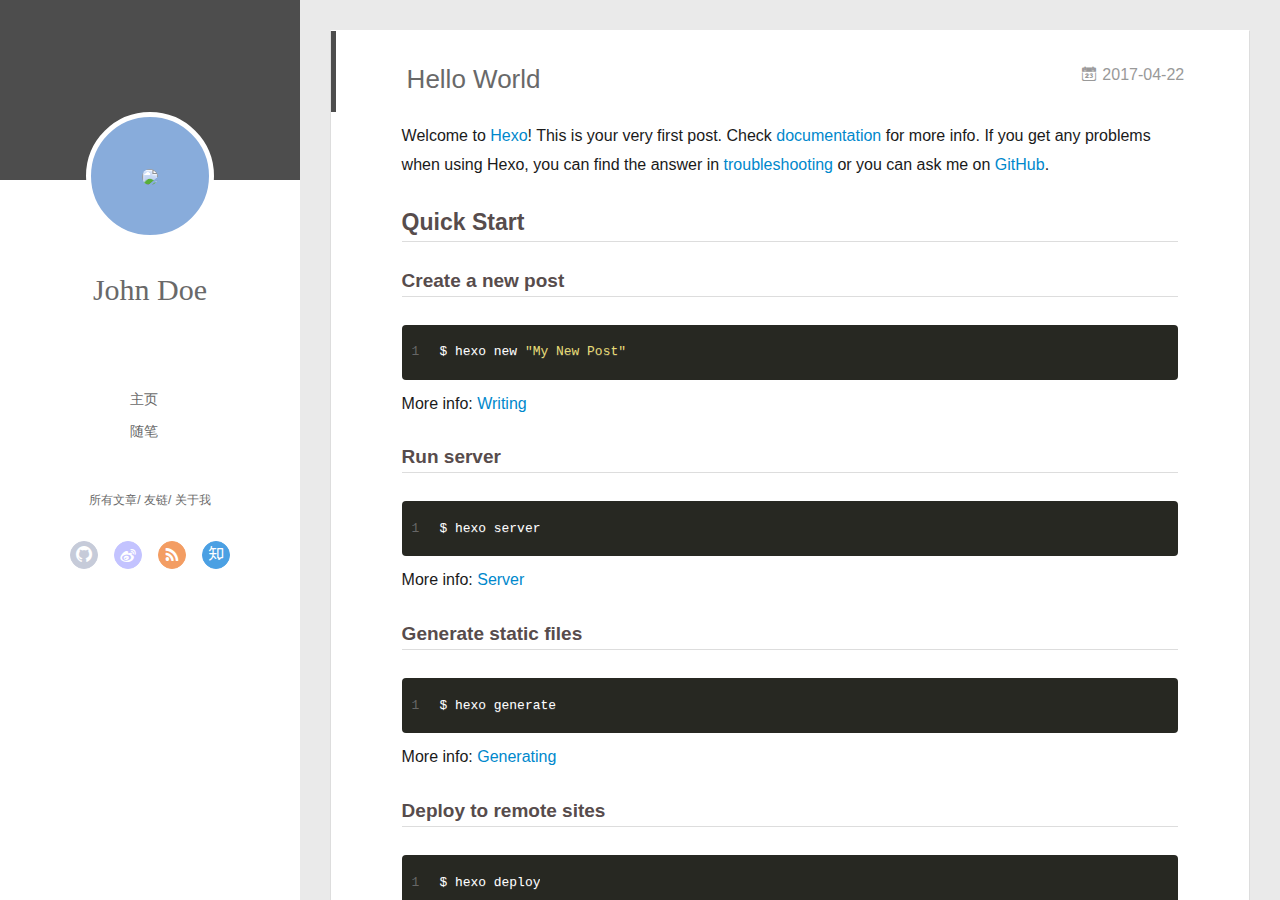
==== index.html @ 1bd86e07 "Site updated: 2017-04-22 12:28:35" ====
<!DOCTYPE html>
<html>
<head>
  <meta charset="utf-8">
  
  <meta name="renderer" content="webkit">
  <meta http-equiv="X-UA-Compatible" content="IE=edge" >
  <link rel="dns-prefetch" href="http://yoursite.com">
  <title>Hexo</title>
  <meta name="viewport" content="width=device-width, initial-scale=1, maximum-scale=1">
  <meta property="og:type" content="website">
<meta property="og:title" content="Hexo">
<meta property="og:url" content="http://yoursite.com/index.html">
<meta property="og:site_name" content="Hexo">
<meta name="twitter:card" content="summary">
<meta name="twitter:title" content="Hexo">
  
    <link rel="alternative" href="/atom.xml" title="Hexo" type="application/atom+xml">
  
  
    <link rel="icon" href="/favicon.png">
  
  <link rel="stylesheet" type="text/css" href="/./main.f6a68c.css">
  <style type="text/css">
  
    #container.show {
      background: linear-gradient(200deg,#a0cfe4,#e8c37e);
    }
  </style>
  

  

</head>

<body>
  <div id="container" q-class="show:isCtnShow">
    <canvas id="anm-canvas" class="anm-canvas"></canvas>
    <div class="left-col" q-class="show:isShow">
      
<div class="overlay" style="background: #4d4d4d"></div>
<div class="intrude-less">
	<header id="header" class="inner">
		<a href="/" class="profilepic">
			<img src="null" class="js-avatar">
		</a>
		<hgroup>
		  <h1 class="header-author"><a href="/">John Doe</a></h1>
		</hgroup>
		

		<nav class="header-menu">
			<ul>
			
				<li><a href="/">主页</a></li>
	        
				<li><a href="/tags/随笔/">随笔</a></li>
	        
			</ul>
		</nav>
		<nav class="header-smart-menu">
    		
    			
    			<a q-on="click: openSlider(e, 'innerArchive')" href="javascript:void(0)">所有文章</a>
    			
            
    			
    			<a q-on="click: openSlider(e, 'friends')" href="javascript:void(0)">友链</a>
    			
            
    			
    			<a q-on="click: openSlider(e, 'aboutme')" href="javascript:void(0)">关于我</a>
    			
            
		</nav>
		<nav class="header-nav">
			<div class="social">
				
					<a class="github" target="_blank" href="#" title="github"><i class="icon-github"></i></a>
		        
					<a class="weibo" target="_blank" href="#" title="weibo"><i class="icon-weibo"></i></a>
		        
					<a class="rss" target="_blank" href="#" title="rss"><i class="icon-rss"></i></a>
		        
					<a class="zhihu" target="_blank" href="#" title="zhihu"><i class="icon-zhihu"></i></a>
		        
			</div>
		</nav>
	</header>		
</div>

    </div>
    <div class="mid-col" q-class="show:isShow,hide:isShow|isFalse">
      
<nav id="mobile-nav">
  	<div class="overlay js-overlay" style="background: #4d4d4d"></div>
	<div class="btnctn js-mobile-btnctn">
  		<div class="slider-trigger list" q-on="click: openSlider(e)"><i class="icon icon-sort"></i></div>
	</div>
	<div class="intrude-less">
		<header id="header" class="inner">
			<div class="profilepic">
				<img src="null" class="js-avatar">
			</div>
			<hgroup>
			  <h1 class="header-author js-header-author">John Doe</h1>
			</hgroup>
			
			
			
				
			
				
			
			
			
			<nav class="header-nav">
				<div class="social">
					
						<a class="github" target="_blank" href="#" title="github"><i class="icon-github"></i></a>
			        
						<a class="weibo" target="_blank" href="#" title="weibo"><i class="icon-weibo"></i></a>
			        
						<a class="rss" target="_blank" href="#" title="rss"><i class="icon-rss"></i></a>
			        
						<a class="zhihu" target="_blank" href="#" title="zhihu"><i class="icon-zhihu"></i></a>
			        
				</div>
			</nav>

			<nav class="header-menu js-header-menu">
				<ul style="width: 50%">
				
				
					<li style="width: 50%"><a href="/">主页</a></li>
		        
					<li style="width: 50%"><a href="/tags/随笔/">随笔</a></li>
		        
				</ul>
			</nav>
		</header>				
	</div>
	<div class="mobile-mask" style="display:none" q-show="isShow"></div>
</nav>

      <div id="wrapper" class="body-wrap">
        <div class="menu-l">
          <div class="canvas-wrap">
            <canvas data-colors="#eaeaea" data-sectionHeight="100" data-contentId="js-content" id="myCanvas1" class="anm-canvas"></canvas>
          </div>
          <div id="js-content" class="content-ll">
            
  
    <article id="post-hello-world" class="article article-type-post  article-index" itemscope itemprop="blogPost">
  <div class="article-inner">
    
      <header class="article-header">
        
  
    <h1 itemprop="name">
      <a class="article-title" href="/2017/04/22/hello-world/">Hello World</a>
    </h1>
  

        
        <a href="/2017/04/22/hello-world/" class="archive-article-date">
  	<time datetime="2017-04-22T03:00:18.655Z" itemprop="datePublished"><i class="icon-calendar icon"></i>2017-04-22</time>
</a>
        
      </header>
    
    <div class="article-entry" itemprop="articleBody">
      
        <p>Welcome to <a href="https://hexo.io/" target="_blank" rel="external">Hexo</a>! This is your very first post. Check <a href="https://hexo.io/docs/" target="_blank" rel="external">documentation</a> for more info. If you get any problems when using Hexo, you can find the answer in <a href="https://hexo.io/docs/troubleshooting.html" target="_blank" rel="external">troubleshooting</a> or you can ask me on <a href="https://github.com/hexojs/hexo/issues" target="_blank" rel="external">GitHub</a>.</p>
<h2 id="Quick-Start"><a href="#Quick-Start" class="headerlink" title="Quick Start"></a>Quick Start</h2><h3 id="Create-a-new-post"><a href="#Create-a-new-post" class="headerlink" title="Create a new post"></a>Create a new post</h3><figure class="highlight bash"><table><tr><td class="gutter"><pre><div class="line">1</div></pre></td><td class="code"><pre><div class="line">$ hexo new <span class="string">"My New Post"</span></div></pre></td></tr></table></figure>
<p>More info: <a href="https://hexo.io/docs/writing.html" target="_blank" rel="external">Writing</a></p>
<h3 id="Run-server"><a href="#Run-server" class="headerlink" title="Run server"></a>Run server</h3><figure class="highlight bash"><table><tr><td class="gutter"><pre><div class="line">1</div></pre></td><td class="code"><pre><div class="line">$ hexo server</div></pre></td></tr></table></figure>
<p>More info: <a href="https://hexo.io/docs/server.html" target="_blank" rel="external">Server</a></p>
<h3 id="Generate-static-files"><a href="#Generate-static-files" class="headerlink" title="Generate static files"></a>Generate static files</h3><figure class="highlight bash"><table><tr><td class="gutter"><pre><div class="line">1</div></pre></td><td class="code"><pre><div class="line">$ hexo generate</div></pre></td></tr></table></figure>
<p>More info: <a href="https://hexo.io/docs/generating.html" target="_blank" rel="external">Generating</a></p>
<h3 id="Deploy-to-remote-sites"><a href="#Deploy-to-remote-sites" class="headerlink" title="Deploy to remote sites"></a>Deploy to remote sites</h3><figure class="highlight bash"><table><tr><td class="gutter"><pre><div class="line">1</div></pre></td><td class="code"><pre><div class="line">$ hexo deploy</div></pre></td></tr></table></figure>
<p>More info: <a href="https://hexo.io/docs/deployment.html" target="_blank" rel="external">Deployment</a></p>

      

      
    </div>
    <div class="article-info article-info-index">
      
      
      

      
        <p class="article-more-link">
          <a class="article-more-a" href="/2017/04/22/hello-world/">展开全文 >></a>
        </p>
      

      
      <div class="clearfix"></div>
    </div>
  </div>
</article>





  
  


          </div>
        </div>
      </div>
      <footer id="footer">
  <div class="outer">
    <div id="footer-info">
    	<div class="footer-left">
    		&copy; 2017 John Doe
    	</div>
      	<div class="footer-right">
      		<a href="http://hexo.io/" target="_blank">Hexo</a>  Theme <a href="https://github.com/litten/hexo-theme-yilia" target="_blank">Yilia</a> by Litten
      	</div>
    </div>
  </div>
</footer>
    </div>
    <script>
	var yiliaConfig = {
		mathjax: false,
		isHome: true,
		isPost: false,
		isArchive: false,
		isTag: false,
		isCategory: false,
		open_in_new: false,
		root: "/",
		innerArchive: true,
		showTags: false
	}
</script>

<script>!function(t){function n(r){if(e[r])return e[r].exports;var o=e[r]={exports:{},id:r,loaded:!1};return t[r].call(o.exports,o,o.exports,n),o.loaded=!0,o.exports}var e={};return n.m=t,n.c=e,n.p="./",n(0)}([function(t,n,e){"use strict";function r(t){return t&&t.__esModule?t:{default:t}}function o(t,n){var e=/\/|index.html/g;return t.replace(e,"")===n.replace(e,"")}function i(){for(var t=document.querySelectorAll(".js-header-menu li a"),n=window.location.pathname,e=0,r=t.length;e<r;e++){var i=t[e];o(n,i.getAttribute("href"))&&(0,d.default)(i,"active")}}function u(t){for(var n=t.offsetLeft,e=t.offsetParent;null!==e;)n+=e.offsetLeft,e=e.offsetParent;return n}function f(t){for(var n=t.offsetTop,e=t.offsetParent;null!==e;)n+=e.offsetTop,e=e.offsetParent;return n}function c(t,n,e,r,o){var i=u(t),c=f(t)-n;if(c-e<=o){var a=t.$newDom;a||(a=t.cloneNode(!0),(0,h.default)(t,a),t.$newDom=a,a.style.position="fixed",a.style.top=(e||c)+"px",a.style.left=i+"px",a.style.zIndex=r||2,a.style.width="100%",a.style.color="#fff"),a.style.visibility="visible",t.style.visibility="hidden"}else{t.style.visibility="visible";var s=t.$newDom;s&&(s.style.visibility="hidden")}}function a(){var t=document.querySelector(".js-overlay"),n=document.querySelector(".js-header-menu");c(t,document.body.scrollTop,-63,2,0),c(n,document.body.scrollTop,1,3,0)}function s(){document.querySelector("#container").addEventListener("scroll",function(t){a()}),window.addEventListener("scroll",function(t){a()}),a()}function l(){x.default.versions.mobile&&window.screen.width<800&&(i(),s())}var p=e(71),d=r(p),v=e(72),y=(r(v),e(84)),h=r(y),b=e(69),x=r(b),g=e(75),m=r(g),w=e(70);l(),(0,w.addLoadEvent)(function(){m.default.init()}),t.exports={}},function(t,n){var e=t.exports="undefined"!=typeof window&&window.Math==Math?window:"undefined"!=typeof self&&self.Math==Math?self:Function("return this")();"number"==typeof __g&&(__g=e)},function(t,n){var e={}.hasOwnProperty;t.exports=function(t,n){return e.call(t,n)}},function(t,n,e){var r=e(49),o=e(15);t.exports=function(t){return r(o(t))}},function(t,n,e){t.exports=!e(8)(function(){return 7!=Object.defineProperty({},"a",{get:function(){return 7}}).a})},function(t,n,e){var r=e(6),o=e(12);t.exports=e(4)?function(t,n,e){return r.f(t,n,o(1,e))}:function(t,n,e){return t[n]=e,t}},function(t,n,e){var r=e(10),o=e(30),i=e(24),u=Object.defineProperty;n.f=e(4)?Object.defineProperty:function(t,n,e){if(r(t),n=i(n,!0),r(e),o)try{return u(t,n,e)}catch(t){}if("get"in e||"set"in e)throw TypeError("Accessors not supported!");return"value"in e&&(t[n]=e.value),t}},function(t,n,e){var r=e(22)("wks"),o=e(13),i=e(1).Symbol,u="function"==typeof i,f=t.exports=function(t){return r[t]||(r[t]=u&&i[t]||(u?i:o)("Symbol."+t))};f.store=r},function(t,n){t.exports=function(t){try{return!!t()}catch(t){return!0}}},function(t,n,e){var r=e(35),o=e(16);t.exports=Object.keys||function(t){return r(t,o)}},function(t,n,e){var r=e(11);t.exports=function(t){if(!r(t))throw TypeError(t+" is not an object!");return t}},function(t,n){t.exports=function(t){return"object"==typeof t?null!==t:"function"==typeof t}},function(t,n){t.exports=function(t,n){return{enumerable:!(1&t),configurable:!(2&t),writable:!(4&t),value:n}}},function(t,n){var e=0,r=Math.random();t.exports=function(t){return"Symbol(".concat(void 0===t?"":t,")_",(++e+r).toString(36))}},function(t,n){var e=t.exports={version:"2.4.0"};"number"==typeof __e&&(__e=e)},function(t,n){t.exports=function(t){if(void 0==t)throw TypeError("Can't call method on  "+t);return t}},function(t,n){t.exports="constructor,hasOwnProperty,isPrototypeOf,propertyIsEnumerable,toLocaleString,toString,valueOf".split(",")},function(t,n){t.exports={}},function(t,n){t.exports=!0},function(t,n){n.f={}.propertyIsEnumerable},function(t,n,e){var r=e(6).f,o=e(2),i=e(7)("toStringTag");t.exports=function(t,n,e){t&&!o(t=e?t:t.prototype,i)&&r(t,i,{configurable:!0,value:n})}},function(t,n,e){var r=e(22)("keys"),o=e(13);t.exports=function(t){return r[t]||(r[t]=o(t))}},function(t,n,e){var r=e(1),o="__core-js_shared__",i=r[o]||(r[o]={});t.exports=function(t){return i[t]||(i[t]={})}},function(t,n){var e=Math.ceil,r=Math.floor;t.exports=function(t){return isNaN(t=+t)?0:(t>0?r:e)(t)}},function(t,n,e){var r=e(11);t.exports=function(t,n){if(!r(t))return t;var e,o;if(n&&"function"==typeof(e=t.toString)&&!r(o=e.call(t)))return o;if("function"==typeof(e=t.valueOf)&&!r(o=e.call(t)))return o;if(!n&&"function"==typeof(e=t.toString)&&!r(o=e.call(t)))return o;throw TypeError("Can't convert object to primitive value")}},function(t,n,e){var r=e(1),o=e(14),i=e(18),u=e(26),f=e(6).f;t.exports=function(t){var n=o.Symbol||(o.Symbol=i?{}:r.Symbol||{});"_"==t.charAt(0)||t in n||f(n,t,{value:u.f(t)})}},function(t,n,e){n.f=e(7)},function(t,n,e){var r=e(1),o=e(14),i=e(46),u=e(5),f="prototype",c=function(t,n,e){var a,s,l,p=t&c.F,d=t&c.G,v=t&c.S,y=t&c.P,h=t&c.B,b=t&c.W,x=d?o:o[n]||(o[n]={}),g=x[f],m=d?r:v?r[n]:(r[n]||{})[f];d&&(e=n);for(a in e)s=!p&&m&&void 0!==m[a],s&&a in x||(l=s?m[a]:e[a],x[a]=d&&"function"!=typeof m[a]?e[a]:h&&s?i(l,r):b&&m[a]==l?function(t){var n=function(n,e,r){if(this instanceof t){switch(arguments.length){case 0:return new t;case 1:return new t(n);case 2:return new t(n,e)}return new t(n,e,r)}return t.apply(this,arguments)};return n[f]=t[f],n}(l):y&&"function"==typeof l?i(Function.call,l):l,y&&((x.virtual||(x.virtual={}))[a]=l,t&c.R&&g&&!g[a]&&u(g,a,l)))};c.F=1,c.G=2,c.S=4,c.P=8,c.B=16,c.W=32,c.U=64,c.R=128,t.exports=c},function(t,n){var e={}.toString;t.exports=function(t){return e.call(t).slice(8,-1)}},function(t,n,e){var r=e(11),o=e(1).document,i=r(o)&&r(o.createElement);t.exports=function(t){return i?o.createElement(t):{}}},function(t,n,e){t.exports=!e(4)&&!e(8)(function(){return 7!=Object.defineProperty(e(29)("div"),"a",{get:function(){return 7}}).a})},function(t,n,e){"use strict";var r=e(18),o=e(27),i=e(36),u=e(5),f=e(2),c=e(17),a=e(51),s=e(20),l=e(58),p=e(7)("iterator"),d=!([].keys&&"next"in[].keys()),v="@@iterator",y="keys",h="values",b=function(){return this};t.exports=function(t,n,e,x,g,m,w){a(e,n,x);var O,S,_,j=function(t){if(!d&&t in A)return A[t];switch(t){case y:return function(){return new e(this,t)};case h:return function(){return new e(this,t)}}return function(){return new e(this,t)}},P=n+" Iterator",E=g==h,M=!1,A=t.prototype,T=A[p]||A[v]||g&&A[g],L=T||j(g),N=g?E?j("entries"):L:void 0,C="Array"==n?A.entries||T:T;if(C&&(_=l(C.call(new t)),_!==Object.prototype&&(s(_,P,!0),r||f(_,p)||u(_,p,b))),E&&T&&T.name!==h&&(M=!0,L=function(){return T.call(this)}),r&&!w||!d&&!M&&A[p]||u(A,p,L),c[n]=L,c[P]=b,g)if(O={values:E?L:j(h),keys:m?L:j(y),entries:N},w)for(S in O)S in A||i(A,S,O[S]);else o(o.P+o.F*(d||M),n,O);return O}},function(t,n,e){var r=e(10),o=e(55),i=e(16),u=e(21)("IE_PROTO"),f=function(){},c="prototype",a=function(){var t,n=e(29)("iframe"),r=i.length,o="<",u=">";for(n.style.display="none",e(48).appendChild(n),n.src="javascript:",t=n.contentWindow.document,t.open(),t.write(o+"script"+u+"document.F=Object"+o+"/script"+u),t.close(),a=t.F;r--;)delete a[c][i[r]];return a()};t.exports=Object.create||function(t,n){var e;return null!==t?(f[c]=r(t),e=new f,f[c]=null,e[u]=t):e=a(),void 0===n?e:o(e,n)}},function(t,n,e){var r=e(35),o=e(16).concat("length","prototype");n.f=Object.getOwnPropertyNames||function(t){return r(t,o)}},function(t,n){n.f=Object.getOwnPropertySymbols},function(t,n,e){var r=e(2),o=e(3),i=e(45)(!1),u=e(21)("IE_PROTO");t.exports=function(t,n){var e,f=o(t),c=0,a=[];for(e in f)e!=u&&r(f,e)&&a.push(e);for(;n.length>c;)r(f,e=n[c++])&&(~i(a,e)||a.push(e));return a}},function(t,n,e){t.exports=e(5)},function(t,n,e){var r=e(15);t.exports=function(t){return Object(r(t))}},function(t,n,e){t.exports={default:e(41),__esModule:!0}},function(t,n,e){t.exports={default:e(42),__esModule:!0}},function(t,n,e){"use strict";function r(t){return t&&t.__esModule?t:{default:t}}n.__esModule=!0;var o=e(39),i=r(o),u=e(38),f=r(u),c="function"==typeof f.default&&"symbol"==typeof i.default?function(t){return typeof t}:function(t){return t&&"function"==typeof f.default&&t.constructor===f.default&&t!==f.default.prototype?"symbol":typeof t};n.default="function"==typeof f.default&&"symbol"===c(i.default)?function(t){return"undefined"==typeof t?"undefined":c(t)}:function(t){return t&&"function"==typeof f.default&&t.constructor===f.default&&t!==f.default.prototype?"symbol":"undefined"==typeof t?"undefined":c(t)}},function(t,n,e){e(65),e(63),e(66),e(67),t.exports=e(14).Symbol},function(t,n,e){e(64),e(68),t.exports=e(26).f("iterator")},function(t,n){t.exports=function(t){if("function"!=typeof t)throw TypeError(t+" is not a function!");return t}},function(t,n){t.exports=function(){}},function(t,n,e){var r=e(3),o=e(61),i=e(60);t.exports=function(t){return function(n,e,u){var f,c=r(n),a=o(c.length),s=i(u,a);if(t&&e!=e){for(;a>s;)if(f=c[s++],f!=f)return!0}else for(;a>s;s++)if((t||s in c)&&c[s]===e)return t||s||0;return!t&&-1}}},function(t,n,e){var r=e(43);t.exports=function(t,n,e){if(r(t),void 0===n)return t;switch(e){case 1:return function(e){return t.call(n,e)};case 2:return function(e,r){return t.call(n,e,r)};case 3:return function(e,r,o){return t.call(n,e,r,o)}}return function(){return t.apply(n,arguments)}}},function(t,n,e){var r=e(9),o=e(34),i=e(19);t.exports=function(t){var n=r(t),e=o.f;if(e)for(var u,f=e(t),c=i.f,a=0;f.length>a;)c.call(t,u=f[a++])&&n.push(u);return n}},function(t,n,e){t.exports=e(1).document&&document.documentElement},function(t,n,e){var r=e(28);t.exports=Object("z").propertyIsEnumerable(0)?Object:function(t){return"String"==r(t)?t.split(""):Object(t)}},function(t,n,e){var r=e(28);t.exports=Array.isArray||function(t){return"Array"==r(t)}},function(t,n,e){"use strict";var r=e(32),o=e(12),i=e(20),u={};e(5)(u,e(7)("iterator"),function(){return this}),t.exports=function(t,n,e){t.prototype=r(u,{next:o(1,e)}),i(t,n+" Iterator")}},function(t,n){t.exports=function(t,n){return{value:n,done:!!t}}},function(t,n,e){var r=e(9),o=e(3);t.exports=function(t,n){for(var e,i=o(t),u=r(i),f=u.length,c=0;f>c;)if(i[e=u[c++]]===n)return e}},function(t,n,e){var r=e(13)("meta"),o=e(11),i=e(2),u=e(6).f,f=0,c=Object.isExtensible||function(){return!0},a=!e(8)(function(){return c(Object.preventExtensions({}))}),s=function(t){u(t,r,{value:{i:"O"+ ++f,w:{}}})},l=function(t,n){if(!o(t))return"symbol"==typeof t?t:("string"==typeof t?"S":"P")+t;if(!i(t,r)){if(!c(t))return"F";if(!n)return"E";s(t)}return t[r].i},p=function(t,n){if(!i(t,r)){if(!c(t))return!0;if(!n)return!1;s(t)}return t[r].w},d=function(t){return a&&v.NEED&&c(t)&&!i(t,r)&&s(t),t},v=t.exports={KEY:r,NEED:!1,fastKey:l,getWeak:p,onFreeze:d}},function(t,n,e){var r=e(6),o=e(10),i=e(9);t.exports=e(4)?Object.defineProperties:function(t,n){o(t);for(var e,u=i(n),f=u.length,c=0;f>c;)r.f(t,e=u[c++],n[e]);return t}},function(t,n,e){var r=e(19),o=e(12),i=e(3),u=e(24),f=e(2),c=e(30),a=Object.getOwnPropertyDescriptor;n.f=e(4)?a:function(t,n){if(t=i(t),n=u(n,!0),c)try{return a(t,n)}catch(t){}if(f(t,n))return o(!r.f.call(t,n),t[n])}},function(t,n,e){var r=e(3),o=e(33).f,i={}.toString,u="object"==typeof window&&window&&Object.getOwnPropertyNames?Object.getOwnPropertyNames(window):[],f=function(t){try{return o(t)}catch(t){return u.slice()}};t.exports.f=function(t){return u&&"[object Window]"==i.call(t)?f(t):o(r(t))}},function(t,n,e){var r=e(2),o=e(37),i=e(21)("IE_PROTO"),u=Object.prototype;t.exports=Object.getPrototypeOf||function(t){return t=o(t),r(t,i)?t[i]:"function"==typeof t.constructor&&t instanceof t.constructor?t.constructor.prototype:t instanceof Object?u:null}},function(t,n,e){var r=e(23),o=e(15);t.exports=function(t){return function(n,e){var i,u,f=String(o(n)),c=r(e),a=f.length;return c<0||c>=a?t?"":void 0:(i=f.charCodeAt(c),i<55296||i>56319||c+1===a||(u=f.charCodeAt(c+1))<56320||u>57343?t?f.charAt(c):i:t?f.slice(c,c+2):(i-55296<<10)+(u-56320)+65536)}}},function(t,n,e){var r=e(23),o=Math.max,i=Math.min;t.exports=function(t,n){return t=r(t),t<0?o(t+n,0):i(t,n)}},function(t,n,e){var r=e(23),o=Math.min;t.exports=function(t){return t>0?o(r(t),9007199254740991):0}},function(t,n,e){"use strict";var r=e(44),o=e(52),i=e(17),u=e(3);t.exports=e(31)(Array,"Array",function(t,n){this._t=u(t),this._i=0,this._k=n},function(){var t=this._t,n=this._k,e=this._i++;return!t||e>=t.length?(this._t=void 0,o(1)):"keys"==n?o(0,e):"values"==n?o(0,t[e]):o(0,[e,t[e]])},"values"),i.Arguments=i.Array,r("keys"),r("values"),r("entries")},function(t,n){},function(t,n,e){"use strict";var r=e(59)(!0);e(31)(String,"String",function(t){this._t=String(t),this._i=0},function(){var t,n=this._t,e=this._i;return e>=n.length?{value:void 0,done:!0}:(t=r(n,e),this._i+=t.length,{value:t,done:!1})})},function(t,n,e){"use strict";var r=e(1),o=e(2),i=e(4),u=e(27),f=e(36),c=e(54).KEY,a=e(8),s=e(22),l=e(20),p=e(13),d=e(7),v=e(26),y=e(25),h=e(53),b=e(47),x=e(50),g=e(10),m=e(3),w=e(24),O=e(12),S=e(32),_=e(57),j=e(56),P=e(6),E=e(9),M=j.f,A=P.f,T=_.f,L=r.Symbol,N=r.JSON,C=N&&N.stringify,k="prototype",F=d("_hidden"),q=d("toPrimitive"),I={}.propertyIsEnumerable,B=s("symbol-registry"),D=s("symbols"),W=s("op-symbols"),H=Object[k],K="function"==typeof L,R=r.QObject,J=!R||!R[k]||!R[k].findChild,U=i&&a(function(){return 7!=S(A({},"a",{get:function(){return A(this,"a",{value:7}).a}})).a})?function(t,n,e){var r=M(H,n);r&&delete H[n],A(t,n,e),r&&t!==H&&A(H,n,r)}:A,G=function(t){var n=D[t]=S(L[k]);return n._k=t,n},$=K&&"symbol"==typeof L.iterator?function(t){return"symbol"==typeof t}:function(t){return t instanceof L},z=function(t,n,e){return t===H&&z(W,n,e),g(t),n=w(n,!0),g(e),o(D,n)?(e.enumerable?(o(t,F)&&t[F][n]&&(t[F][n]=!1),e=S(e,{enumerable:O(0,!1)})):(o(t,F)||A(t,F,O(1,{})),t[F][n]=!0),U(t,n,e)):A(t,n,e)},Y=function(t,n){g(t);for(var e,r=b(n=m(n)),o=0,i=r.length;i>o;)z(t,e=r[o++],n[e]);return t},Q=function(t,n){return void 0===n?S(t):Y(S(t),n)},X=function(t){var n=I.call(this,t=w(t,!0));return!(this===H&&o(D,t)&&!o(W,t))&&(!(n||!o(this,t)||!o(D,t)||o(this,F)&&this[F][t])||n)},V=function(t,n){if(t=m(t),n=w(n,!0),t!==H||!o(D,n)||o(W,n)){var e=M(t,n);return!e||!o(D,n)||o(t,F)&&t[F][n]||(e.enumerable=!0),e}},Z=function(t){for(var n,e=T(m(t)),r=[],i=0;e.length>i;)o(D,n=e[i++])||n==F||n==c||r.push(n);return r},tt=function(t){for(var n,e=t===H,r=T(e?W:m(t)),i=[],u=0;r.length>u;)!o(D,n=r[u++])||e&&!o(H,n)||i.push(D[n]);return i};K||(L=function(){if(this instanceof L)throw TypeError("Symbol is not a constructor!");var t=p(arguments.length>0?arguments[0]:void 0),n=function(e){this===H&&n.call(W,e),o(this,F)&&o(this[F],t)&&(this[F][t]=!1),U(this,t,O(1,e))};return i&&J&&U(H,t,{configurable:!0,set:n}),G(t)},f(L[k],"toString",function(){return this._k}),j.f=V,P.f=z,e(33).f=_.f=Z,e(19).f=X,e(34).f=tt,i&&!e(18)&&f(H,"propertyIsEnumerable",X,!0),v.f=function(t){return G(d(t))}),u(u.G+u.W+u.F*!K,{Symbol:L});for(var nt="hasInstance,isConcatSpreadable,iterator,match,replace,search,species,split,toPrimitive,toStringTag,unscopables".split(","),et=0;nt.length>et;)d(nt[et++]);for(var nt=E(d.store),et=0;nt.length>et;)y(nt[et++]);u(u.S+u.F*!K,"Symbol",{for:function(t){return o(B,t+="")?B[t]:B[t]=L(t)},keyFor:function(t){if($(t))return h(B,t);throw TypeError(t+" is not a symbol!")},useSetter:function(){J=!0},useSimple:function(){J=!1}}),u(u.S+u.F*!K,"Object",{create:Q,defineProperty:z,defineProperties:Y,getOwnPropertyDescriptor:V,getOwnPropertyNames:Z,getOwnPropertySymbols:tt}),N&&u(u.S+u.F*(!K||a(function(){var t=L();return"[null]"!=C([t])||"{}"!=C({a:t})||"{}"!=C(Object(t))})),"JSON",{stringify:function(t){if(void 0!==t&&!$(t)){for(var n,e,r=[t],o=1;arguments.length>o;)r.push(arguments[o++]);return n=r[1],"function"==typeof n&&(e=n),!e&&x(n)||(n=function(t,n){if(e&&(n=e.call(this,t,n)),!$(n))return n}),r[1]=n,C.apply(N,r)}}}),L[k][q]||e(5)(L[k],q,L[k].valueOf),l(L,"Symbol"),l(Math,"Math",!0),l(r.JSON,"JSON",!0)},function(t,n,e){e(25)("asyncIterator")},function(t,n,e){e(25)("observable")},function(t,n,e){e(62);for(var r=e(1),o=e(5),i=e(17),u=e(7)("toStringTag"),f=["NodeList","DOMTokenList","MediaList","StyleSheetList","CSSRuleList"],c=0;c<5;c++){var a=f[c],s=r[a],l=s&&s.prototype;l&&!l[u]&&o(l,u,a),i[a]=i.Array}},function(t,n){"use strict";var e={versions:function(){var t=window.navigator.userAgent;return{trident:t.indexOf("Trident")>-1,presto:t.indexOf("Presto")>-1,webKit:t.indexOf("AppleWebKit")>-1,gecko:t.indexOf("Gecko")>-1&&t.indexOf("KHTML")==-1,mobile:!!t.match(/AppleWebKit.*Mobile.*/),ios:!!t.match(/\(i[^;]+;( U;)? CPU.+Mac OS X/),android:t.indexOf("Android")>-1||t.indexOf("Linux")>-1,iPhone:t.indexOf("iPhone")>-1||t.indexOf("Mac")>-1,iPad:t.indexOf("iPad")>-1,webApp:t.indexOf("Safari")==-1,weixin:t.indexOf("MicroMessenger")==-1}}()};t.exports=e},function(t,n,e){"use strict";function r(t){return t&&t.__esModule?t:{default:t}}var o=e(40),i=r(o),u=function(){function t(t,n,e){return n||e?String.fromCharCode(n||e):o[t]||t}function n(t){return l[t]}var e=/&quot;|&lt;|&gt;|&amp;|&nbsp;|&apos;|&#(\d+);|&#(\d+)/g,r=/['<> "&]/g,o={"&quot;":'"',"&lt;":"<","&gt;":">","&amp;":"&","&nbsp;":" "},f=/\u00a0/g,c=/<br\s*\/?>/gi,a=/\r?\n/g,s=/\s/g,l={};for(var p in o)l[o[p]]=p;return o["&apos;"]="'",l["'"]="&#39;",{encode:function(t){return t?(""+t).replace(r,n).replace(a,"<br/>").replace(s,"&nbsp;"):""},decode:function(n){return n?(""+n).replace(c,"\n").replace(e,t).replace(f," "):""},encodeBase16:function(t){if(!t)return t;t+="";for(var n=[],e=0,r=t.length;r>e;e++)n.push(t.charCodeAt(e).toString(16).toUpperCase());return n.join("")},encodeBase16forJSON:function(t){if(!t)return t;t=t.replace(/[\u4E00-\u9FBF]/gi,function(t){return escape(t).replace("%u","\\u")});for(var n=[],e=0,r=t.length;r>e;e++)n.push(t.charCodeAt(e).toString(16).toUpperCase());return n.join("")},decodeBase16:function(t){if(!t)return t;t+="";for(var n=[],e=0,r=t.length;r>e;e+=2)n.push(String.fromCharCode("0x"+t.slice(e,e+2)));return n.join("")},encodeObject:function(t){if(t instanceof Array)for(var n=0,e=t.length;e>n;n++)t[n]=u.encodeObject(t[n]);else if("object"==("undefined"==typeof t?"undefined":(0,i.default)(t)))for(var r in t)t[r]=u.encodeObject(t[r]);else if("string"==typeof t)return u.encode(t);return t},loadScript:function(t){var n=document.createElement("script");document.getElementsByTagName("body")[0].appendChild(n),n.setAttribute("src",t)},addLoadEvent:function(t){var n=window.onload;"function"!=typeof window.onload?window.onload=t:window.onload=function(){n(),t()}}}}();t.exports=u},function(t,n){function e(t,n){t.classList?t.classList.add(n):t.className+=" "+n}t.exports=e},function(t,n){function e(t,n){if(t.classList)t.classList.remove(n);else{var e=new RegExp("(^|\\b)"+n.split(" ").join("|")+"(\\b|$)","gi");t.className=t.className.replace(e," ")}}t.exports=e},,,function(t,n){"use strict";function e(){var t=document.querySelector("#page-nav");if(t&&!document.querySelector("#page-nav .extend.prev")&&(t.innerHTML='<a class="extend prev disabled" rel="prev">&laquo; Prev</a>'+t.innerHTML),t&&!document.querySelector("#page-nav .extend.next")&&(t.innerHTML=t.innerHTML+'<a class="extend next disabled" rel="next">Next &raquo;</a>'),yiliaConfig&&yiliaConfig.open_in_new){var n=document.querySelectorAll(".article-entry a:not(.article-more-a)");n.forEach(function(t){var n=t.getAttribute("target");n&&""!==n||t.setAttribute("target","_blank")})}var e=document.querySelector("#js-aboutme");e&&0!==e.length&&(e.innerHTML=e.innerText)}t.exports={init:e}},,,,,,,,,function(t,n){function e(t,n){if("string"==typeof n)return t.insertAdjacentHTML("afterend",n);var e=t.nextSibling;return e?t.parentNode.insertBefore(n,e):t.parentNode.appendChild(n)}t.exports=e}])</script><script src="/./main.f6a68c.js"></script><script>!function(){var e=function(e){var t=document.createElement("script");document.getElementsByTagName("body")[0].appendChild(t),t.setAttribute("src",e)};e("/slider.885efe.js")}()</script>


    
<div class="tools-col" q-class="show:isShow,hide:isShow|isFalse" q-on="click:stop(e)">
  <div class="tools-nav header-menu">
    
    
      
      
      
    
      
      
      
    
      
      
      
    
    

    <ul style="width: 70%">
    
    
      
      <li style="width: 33.333333333333336%" q-on="click: openSlider(e, 'innerArchive')"><a href="javascript:void(0)" q-class="active:innerArchive">所有文章</a></li>
      
        
      
      <li style="width: 33.333333333333336%" q-on="click: openSlider(e, 'friends')"><a href="javascript:void(0)" q-class="active:friends">友链</a></li>
      
        
      
      <li style="width: 33.333333333333336%" q-on="click: openSlider(e, 'aboutme')"><a href="javascript:void(0)" q-class="active:aboutme">关于我</a></li>
      
        
    </ul>
  </div>
  <div class="tools-wrap">
    
    	<section class="tools-section tools-section-all" q-show="innerArchive">
        <div class="search-wrap">
          <input class="search-ipt" q-model="search" type="text" placeholder="find something…">
          <i class="icon-search icon" q-show="search|isEmptyStr"></i>
          <i class="icon-close icon" q-show="search|isNotEmptyStr" q-on="click:clearChose(e)"></i>
        </div>
        <div class="widget tagcloud search-tag">
          <p class="search-tag-wording">tag:</p>
          <label class="search-switch">
            <input type="checkbox" q-on="click:toggleTag(e)" q-attr="checked:showTags">
          </label>
          <ul class="article-tag-list" q-show="showTags">
            
            <div class="clearfix"></div>
          </ul>
        </div>
        <ul class="search-ul">
          <p q-show="jsonFail" style="padding: 20px; font-size: 12px;">
            缺失模块。<br/>1、请确保node版本大于6.2<br/>2、在博客根目录（注意不是yilia根目录）执行以下命令：<br/> npm i hexo-generator-json-content --save<br/><br/>
            3、在根目录_config.yml里添加配置：
<pre style="font-size: 12px;" q-show="jsonFail">
  jsonContent:
    meta: false
    pages: false
    posts:
      title: true
      date: true
      path: true
      text: false
      raw: false
      content: false
      slug: false
      updated: false
      comments: false
      link: false
      permalink: false
      excerpt: false
      categories: false
      tags: true
</pre>
          </p>
          <li class="search-li" q-repeat="items" q-show="isShow">
            <a q-attr="href:path|urlformat" class="search-title"><i class="icon-quo-left icon"></i><span q-text="title"></span></a>
            <p class="search-time">
              <i class="icon-calendar icon"></i>
              <span q-text="date|dateformat"></span>
            </p>
            <p class="search-tag">
              <i class="icon-price-tags icon"></i>
              <span q-repeat="tags" q-on="click:choseTag(e, name)" q-text="name|tagformat"></span>
            </p>
          </li>
        </ul>
    	</section>
    

    
    	<section class="tools-section tools-section-friends" q-show="friends">
  		
        <ul class="search-ul">
          
            <li class="search-li">
              <a href="http://localhost:4000/" target="_blank" class="search-title"><i class="icon-quo-left icon"></i>友情链接1</a>
            </li>
          
            <li class="search-li">
              <a href="http://localhost:4000/" target="_blank" class="search-title"><i class="icon-quo-left icon"></i>友情链接2</a>
            </li>
          
            <li class="search-li">
              <a href="http://localhost:4000/" target="_blank" class="search-title"><i class="icon-quo-left icon"></i>友情链接3</a>
            </li>
          
            <li class="search-li">
              <a href="http://localhost:4000/" target="_blank" class="search-title"><i class="icon-quo-left icon"></i>友情链接4</a>
            </li>
          
            <li class="search-li">
              <a href="http://localhost:4000/" target="_blank" class="search-title"><i class="icon-quo-left icon"></i>友情链接5</a>
            </li>
          
            <li class="search-li">
              <a href="http://localhost:4000/" target="_blank" class="search-title"><i class="icon-quo-left icon"></i>友情链接6</a>
            </li>
          
        </ul>
  		
    	</section>
    

    
    	<section class="tools-section tools-section-me" q-show="aboutme">
  	  	
  	  		<div class="aboutme-wrap" id="js-aboutme">很惭愧&lt;br&gt;&lt;br&gt;只做了一点微小的工作&lt;br&gt;谢谢大家</div>
  	  	
    	</section>
    
  </div>
  
</div>
    <!-- Root element of PhotoSwipe. Must have class pswp. -->
<div class="pswp" tabindex="-1" role="dialog" aria-hidden="true">

    <!-- Background of PhotoSwipe. 
         It's a separate element as animating opacity is faster than rgba(). -->
    <div class="pswp__bg"></div>

    <!-- Slides wrapper with overflow:hidden. -->
    <div class="pswp__scroll-wrap">

        <!-- Container that holds slides. 
            PhotoSwipe keeps only 3 of them in the DOM to save memory.
            Don't modify these 3 pswp__item elements, data is added later on. -->
        <div class="pswp__container">
            <div class="pswp__item"></div>
            <div class="pswp__item"></div>
            <div class="pswp__item"></div>
        </div>

        <!-- Default (PhotoSwipeUI_Default) interface on top of sliding area. Can be changed. -->
        <div class="pswp__ui pswp__ui--hidden">

            <div class="pswp__top-bar">

                <!--  Controls are self-explanatory. Order can be changed. -->

                <div class="pswp__counter"></div>

                <button class="pswp__button pswp__button--close" title="Close (Esc)"></button>

                <button class="pswp__button pswp__button--share" style="display:none" title="Share"></button>

                <button class="pswp__button pswp__button--fs" title="Toggle fullscreen"></button>

                <button class="pswp__button pswp__button--zoom" title="Zoom in/out"></button>

                <!-- Preloader demo http://codepen.io/dimsemenov/pen/yyBWoR -->
                <!-- element will get class pswp__preloader--active when preloader is running -->
                <div class="pswp__preloader">
                    <div class="pswp__preloader__icn">
                      <div class="pswp__preloader__cut">
                        <div class="pswp__preloader__donut"></div>
                      </div>
                    </div>
                </div>
            </div>

            <div class="pswp__share-modal pswp__share-modal--hidden pswp__single-tap">
                <div class="pswp__share-tooltip"></div> 
            </div>

            <button class="pswp__button pswp__button--arrow--left" title="Previous (arrow left)">
            </button>

            <button class="pswp__button pswp__button--arrow--right" title="Next (arrow right)">
            </button>

            <div class="pswp__caption">
                <div class="pswp__caption__center"></div>
            </div>

        </div>

    </div>

</div>
  </div>
</body>
</html>
---- main.f6a68c.css ----
.clearfix:after,.clearfix:before{content:"";display:table}.clearfix:after{clear:both}.left-col.show{box-shadow:0 0 6px 0 rgba(0,0,0,.75)}.mid-col,.mid-col.show .article,.tools-col,.tools-col .tools-section .search-tag.tagcloud .article-tag-list,.tools-col .tools-section .search-ul .search-tag span:hover,.tools-col .tools-section .search-ul .search-time span:hover,.tools-col .tools-section .search-ul .search-title:hover,.tools-col .tools-section .search-wrap .icon{-webkit-transition:all .2s ease-in;transition:all .2s ease-in;-ms-transition:all .2s ease-in}@-webkit-keyframes leftIn{0%,60%,75%,90%,to{-webkit-animation-timing-function:cubic-bezier(.215,.61,.355,1);animation-timing-function:cubic-bezier(.215,.61,.355,1)}0%{-webkit-transform:translateZ(0);transform:translateZ(0)}60%{-webkit-transform:translate3d(358px,0,0);transform:translate3d(358px,0,0)}75%{-webkit-transform:translate3d(323px,0,0);transform:translate3d(323px,0,0)}90%{-webkit-transform:translate3d(338px,0,0);transform:translate3d(338px,0,0)}to{-webkit-transform:translate3d(333px,0,0);transform:translate3d(333px,0,0)}}@keyframes leftIn{0%,60%,75%,90%,to{-webkit-animation-timing-function:cubic-bezier(.215,.61,.355,1);animation-timing-function:cubic-bezier(.215,.61,.355,1)}0%{-webkit-transform:translateZ(0);transform:translateZ(0)}60%{-webkit-transform:translate3d(358px,0,0);transform:translate3d(358px,0,0)}75%{-webkit-transform:translate3d(323px,0,0);transform:translate3d(323px,0,0)}90%{-webkit-transform:translate3d(338px,0,0);transform:translate3d(338px,0,0)}to{-webkit-transform:translate3d(333px,0,0);transform:translate3d(333px,0,0)}}.mid-col.show{-webkit-animation-duration:.8s;animation-duration:.8s;-webkit-animation-fill-mode:both;animation-fill-mode:both;-webkit-animation-name:leftIn;animation-name:leftIn}@-webkit-keyframes leftOut{0%,60%,75%,90%,to{-webkit-animation-timing-function:cubic-bezier(.215,.61,.355,1);animation-timing-function:cubic-bezier(.215,.61,.355,1)}0%{-webkit-transform:translate3d(333px,0,0);transform:translate3d(333px,0,0)}60%{-webkit-transform:translate3d(-25px,0,0);transform:translate3d(-25px,0,0)}75%{-webkit-transform:translate3d(10px,0,0);transform:translate3d(10px,0,0)}90%{-webkit-transform:translate3d(-5px,0,0);transform:translate3d(-5px,0,0)}to{-webkit-transform:translateZ(0);transform:translateZ(0)}}@keyframes leftOut{0%,60%,75%,90%,to{-webkit-animation-timing-function:cubic-bezier(.215,.61,.355,1);animation-timing-function:cubic-bezier(.215,.61,.355,1)}0%{-webkit-transform:translate3d(333px,0,0);transform:translate3d(333px,0,0)}60%{-webkit-transform:translate3d(-25px,0,0);transform:translate3d(-25px,0,0)}75%{-webkit-transform:translate3d(10px,0,0);transform:translate3d(10px,0,0)}90%{-webkit-transform:translate3d(-5px,0,0);transform:translate3d(-5px,0,0)}to{-webkit-transform:translateZ(0);transform:translateZ(0)}}.mid-col.hide{-webkit-animation-duration:.8s;animation-duration:.8s;-webkit-animation-name:leftOut;animation-name:leftOut}@-webkit-keyframes smallLeftIn{0%,60%,75%,90%,to{-webkit-animation-timing-function:cubic-bezier(.215,.61,.355,1);animation-timing-function:cubic-bezier(.215,.61,.355,1)}0%{-webkit-transform:translateZ(0);transform:translateZ(0)}60%{-webkit-transform:translate3d(325px,0,0);transform:translate3d(325px,0,0)}75%{-webkit-transform:translate3d(290px,0,0);transform:translate3d(290px,0,0)}90%{-webkit-transform:translate3d(305px,0,0);transform:translate3d(305px,0,0)}to{-webkit-transform:translate3d(300px,0,0);transform:translate3d(300px,0,0)}}@keyframes smallLeftIn{0%,60%,75%,90%,to{-webkit-animation-timing-function:cubic-bezier(.215,.61,.355,1);animation-timing-function:cubic-bezier(.215,.61,.355,1)}0%{-webkit-transform:translateZ(0);transform:translateZ(0)}60%{-webkit-transform:translate3d(325px,0,0);transform:translate3d(325px,0,0)}75%{-webkit-transform:translate3d(290px,0,0);transform:translate3d(290px,0,0)}90%{-webkit-transform:translate3d(305px,0,0);transform:translate3d(305px,0,0)}to{-webkit-transform:translate3d(300px,0,0);transform:translate3d(300px,0,0)}}.tools-col.show{-webkit-animation-duration:.8s;animation-duration:.8s;-webkit-animation-fill-mode:both;animation-fill-mode:both;-webkit-animation-name:smallLeftIn;animation-name:smallLeftIn}@-webkit-keyframes smallleftOut{0%,60%,75%,90%,to{-webkit-animation-timing-function:cubic-bezier(.215,.61,.355,1);animation-timing-function:cubic-bezier(.215,.61,.355,1)}0%{-webkit-transform:translate3d(333px,0,0);transform:translate3d(333px,0,0)}60%{-webkit-transform:translate3d(-25px,0,0);transform:translate3d(-25px,0,0)}75%{-webkit-transform:translate3d(10px,0,0);transform:translate3d(10px,0,0)}90%{-webkit-transform:translate3d(-5px,0,0);transform:translate3d(-5px,0,0)}to{-webkit-transform:translateZ(0);transform:translateZ(0)}}@keyframes smallleftOut{0%,60%,75%,90%,to{-webkit-animation-timing-function:cubic-bezier(.215,.61,.355,1);animation-timing-function:cubic-bezier(.215,.61,.355,1)}0%{-webkit-transform:translate3d(333px,0,0);transform:translate3d(333px,0,0)}60%{-webkit-transform:translate3d(-25px,0,0);transform:translate3d(-25px,0,0)}75%{-webkit-transform:translate3d(10px,0,0);transform:translate3d(10px,0,0)}90%{-webkit-transform:translate3d(-5px,0,0);transform:translate3d(-5px,0,0)}to{-webkit-transform:translateZ(0);transform:translateZ(0)}}.tools-col.hide{-webkit-animation-duration:.8s;animation-duration:.8s;-webkit-animation-fill-mode:both;animation-fill-mode:both;-webkit-animation-name:smallleftOut;animation-name:smallleftOut}html{-ms-text-size-adjust:100%;-webkit-text-size-adjust:100%;-webkit-tap-highlight-color:transparent;height:100%}body{margin:0;font-size:14px;font-family:Helvetica Neue,Helvetica,STHeiTi,Arial,sans-serif;line-height:1.5;color:#333;background-color:#fff;min-height:100%}article,aside,details,figcaption,figure,footer,header,hgroup,main,menu,nav,section,summary{display:block}audio,canvas,progress,video{display:inline-block}audio:not([controls]){display:none;height:0}progress{vertical-align:baseline}[hidden],template{display:none}a{background:transparent;text-decoration:none;color:#08c}a:active{outline:0}abbr[title]{border-bottom:1px dotted}b,strong{font-weight:700}dfn{font-style:italic}mark{background:#ff0;color:#000}small{font-size:80%}sub,sup{font-size:75%;line-height:0;position:relative;vertical-align:baseline}sup{top:-.5em}sub{bottom:-.25em}img{border:0;vertical-align:middle;max-width:100%}svg:not(:root){overflow:hidden}pre{overflow:auto;white-space:pre;white-space:pre-wrap;word-wrap:break-word}code,kbd,pre,samp{font-family:monospace,monospace;font-size:1em}button,input,optgroup,select,textarea{color:inherit;font:inherit;margin:0;vertical-align:middle}button,input,select{overflow:visible}button,select{text-transform:none}button,html input[type=button],input[type=reset],input[type=submit]{-webkit-appearance:button;cursor:pointer}[disabled]{cursor:default}button::-moz-focus-inner,input::-moz-focus-inner{border:0;padding:0}input{line-height:normal}input[type=checkbox],input[type=radio]{box-sizing:border-box;padding:0}input[type=number]::-webkit-inner-spin-button,input[type=number]::-webkit-outer-spin-button{height:auto}input[type=search]{-webkit-appearance:textfield;box-sizing:border-box}input[type=search]::-webkit-search-cancel-button,input[type=search]::-webkit-search-decoration{-webkit-appearance:none}fieldset{border:1px solid silver;margin:0 2px;padding:.35em .625em .75em}legend{border:0;padding:0}textarea{overflow:auto;resize:vertical;vertical-align:top}optgroup{font-weight:700}button,input,select,textarea{outline:0}input,textarea{-webkit-user-modify:read-write-plaintext-only}input::-ms-clear,input::-ms-reveal{display:none}input::-moz-placeholder,textarea::-moz-placeholder{color:#999}input:-ms-input-placeholder,textarea:-ms-input-placeholder{color:#999}input::-webkit-input-placeholder,textarea::-webkit-input-placeholder{color:#999}.placeholder{color:#999}table{border-collapse:collapse;border-spacing:0}td,th{padding:0}blockquote,figure,form,h1,h2,h3,h4,h5,h6,p{margin:0}dd,dl,li,ol,ul{margin:0;padding:0}ol,ul{list-style:none outside none}h1,h2,h3{line-height:2;font-weight:400}h1{font-size:18px}h2{font-size:16px}h3{font-size:14px}i{font-style:normal}*{box-sizing:border-box}@font-face{font-family:iconfont;src:url(./fonts/iconfont.3a9902.eot);src:url(./fonts/iconfont.3a9902.eot#iefix) format("embedded-opentype"),url(./fonts/iconfont.6e162c.woff) format("woff"),url(./fonts/iconfont.d0da7e.ttf) format("truetype"),url(./fonts/iconfont.9abe9f.svg#iconfont) format("svg")}[class*=" icon-"],[class^=icon-]{font-family:iconfont!important;speak:none;font-size:16px;font-style:normal;font-weight:400;font-variant:normal;text-transform:none;line-height:1;-webkit-font-smoothing:antialiased;-moz-osx-font-smoothing:grayscale}.icon-twitter:before{content:"\E600"}.icon-facebook:before{content:"\E601"}.icon-clock:before{content:"\E602"}.icon-mail:before{content:"\E609"}.icon-link:before{content:"\E6AB"}.icon-search:before{content:"\E65B"}.icon-smile:before{content:"\E64A"}.icon-roundrightfill:before{content:"\E65A"}.icon-list:before{content:"\E682"}.icon-book:before{content:"\E6FE"}.icon-home:before{content:"\E6BB"}.icon-share:before{content:"\E618"}.icon-back:before{content:"\E625"}.icon-qq:before{content:"\E62D"}.icon-weibo:before{content:"\E619"}.icon-segmentfault:before{content:"\E603"}.icon-sort:before{content:"\E700"}.icon-jianshu:before{content:"\E613"}.icon-circle-left:before{content:"\E71F"}.icon-circle-right:before{content:"\E720"}.icon-loading:before{content:"\E614"}.icon-acfun:before{content:"\E604"}.icon-close:before{content:"\E60C"}.icon-tumblr:before{content:"\E6B0"}.icon-calendar:before{content:"\E667"}.icon-rss:before{content:"\E877"}.icon-price-tags:before{content:"\E6F9"}.icon-quo-left:before{content:"\E7F5"}.icon-quo-right:before{content:"\E7F6"}.icon-back1:before{content:"\E64E"}.icon-github:before{content:"\E735"}.icon-film:before{content:"\E7B7"}.icon-weixin:before{content:"\E61F"}.icon-qzone:before{content:"\E680"}.icon-douban:before{content:"\E64C"}.icon-roundleftfill:before{content:"\E799"}.icon-tuding:before{content:"\E651"}.icon-zhihu:before{content:"\E61B"}.icon-linkedin:before{content:"\E6D4"}.icon-google:before{content:"\E635"}.icon-bilibili:before{content:"\E622"}body,button,input,select,textarea{color:#1a1a1a;font-family:lucida grande,lucida sans unicode,lucida,helvetica,Hiragino Sans GB,Microsoft YaHei,WenQuanYi Micro Hei,sans-serif;font-size:16px;font-size:1rem;line-height:1.75}body{overflow-y:hidden;background:#eaeaea}#container,body,html{height:100%;overflow-x:hidden;overflow-y:auto}#mobile-nav{display:none}#container{position:relative;min-height:100%}#container .anm-canvas{display:none}#container.show .anm-canvas{display:block;position:fixed}.body-wrap{margin-bottom:80px}.mid-col{position:absolute;right:0;min-height:100%;background:#eaeaea;left:300px;width:auto}.mid-col.show{background:none;opacity:.9}.mid-col.show .article{background:hsla(0,0%,100%,.3)}.left-col{background:#fff;width:300px;position:fixed;opacity:1;-webkit-transition:all .2s ease-in;transition:all .2s ease-in;height:100%;z-index:999}.left-col .overlay{width:100%;height:180px;position:absolute}.left-col .intrude-less{width:76%;text-align:center;margin:112px auto 0}.left-col #header{width:100%;height:300px;position:relative;border-bottom:1px solid color-border}.left-col #header a{color:#696969}.left-col #header a:hover{color:#b0a0aa}.left-col #header .header-subtitle{text-align:center;color:#999;font-size:14px;line-height:25px;overflow:hidden;text-overflow:ellipsis;display:-webkit-box;-webkit-line-clamp:2;-webkit-box-orient:vertical}.left-col #header .header-menu{font-weight:300;line-height:31px;text-transform:uppercase;float:none;min-height:150px;margin-left:-12px;text-align:center;display:-webkit-box;-webkit-box-orient:horizontal;-webkit-box-pack:center;-webkit-box-align:center}.left-col #header .header-menu li{cursor:default}.left-col #header .header-menu li a{font-size:14px;min-width:300px}.left-col #header .header-smart-menu{font-size:12px;margin-bottom:20px}.left-col #header .header-smart-menu a:after{content:'/'}.left-col #header .header-smart-menu a:last-child:after{content:''}.left-col #header .profilepic{display:block;border:5px solid #fff;border-radius:300px;width:128px;height:128px;margin:0 auto;position:relative;overflow:hidden;background:#88acdb;-webkit-transition:all .2s ease-in;display:-webkit-box;-webkit-box-orient:horizontal;-webkit-box-pack:center;-webkit-box-align:center;text-align:center}.left-col #header .profilepic img{border-radius:300px;opacity:1;-webkit-transition:all .2s ease-in}.left-col #header .profilepic img.show{width:100%;height:100%;opacity:1}.left-col #header .header-author{text-align:center;margin:.67em 0;font-family:Roboto,serif;font-size:30px;-webkit-transition:.3s;transition:.3s}::-webkit-scrollbar{width:10px;height:10px}::-webkit-scrollbar-button{width:0;height:0}::-webkit-scrollbar-button:end:decrement,::-webkit-scrollbar-button:start:increment{display:none}::-webkit-scrollbar-corner{display:block}::-webkit-scrollbar-thumb{border-radius:8px;background-color:rgba(0,0,0,.2)}::-webkit-scrollbar-thumb:hover{border-radius:8px;background-color:rgba(0,0,0,.5)}::-webkit-scrollbar-thumb,::-webkit-scrollbar-track{border-right:1px solid transparent;border-left:1px solid transparent}::-webkit-scrollbar-track:hover{background-color:rgba(0,0,0,.15)}::-webkit-scrollbar-button:start{width:10px;height:10px;background:url(./img/scrollbar_arrow.png) no-repeat 0 0}::-webkit-scrollbar-button:start:hover{background:url(./img/scrollbar_arrow.png) no-repeat -15px 0}::-webkit-scrollbar-button:start:active{background:url(./img/scrollbar_arrow.png) no-repeat -30px 0}::-webkit-scrollbar-button:end{width:10px;height:10px;background:url(./img/scrollbar_arrow.png) no-repeat 0 -18px}::-webkit-scrollbar-button:end:hover{background:url(./img/scrollbar_arrow.png) no-repeat -15px -18px}::-webkit-scrollbar-button:end:active{background:url(./img/scrollbar_arrow.png) no-repeat -30px -18px}.article-entry .highlight,.article-entry pre{background:#272822;margin:10px 0;padding:10px;overflow:auto;color:#fff;font-size:.9em;line-height:22.400000000000002px}.article-entry .gist .gist-file .gist-data .line-numbers,.article-entry .highlight .gutter pre,.article-entry .highlight .gutter pre .line{color:#666}.article-entry code,.article-entry pre{font-family:Source Code Pro,Consolas,Monaco,Menlo,monospace}.article-entry code{background:#eee;padding:0 .3em;border:none}.article-entry pre code{background:none;text-shadow:none;padding:0;color:#fff}.article-entry .highlight{border-radius:4px}.article-entry .highlight pre{border:none;margin:0;padding:0}.article-entry .highlight table{margin:0;width:auto}.article-entry .highlight td{border:none;padding:0}.article-entry .highlight figcaption{color:highlight-comment;line-height:1em;margin-bottom:1em}.article-entry .highlight figcaption:after,.article-entry .highlight figcaption:before{content:"";display:table}.article-entry .highlight figcaption:after{clear:both}.article-entry .highlight figcaption a{float:right}.article-entry .highlight .gutter pre{text-align:right;padding-right:20px}.article-entry .highlight .gutter pre .line{text-shadow:none}.article-entry .highlight .line{color:#fff;min-height:19px}.article-entry .gist{margin:0 -20px;border-style:solid;border-color:#ddd;border-width:1px 0;background:#272822;padding:15px 20px 15px 0}.article-entry .gist .gist-file{border:none;font-family:Source Code Pro,Consolas,Monaco,Menlo,monospace;margin:0}.article-entry .gist .gist-file .gist-data{background:none;border:none}.article-entry .gist .gist-file .gist-data .line-numbers{background:none;border:none;padding:0 20px 0 0}.article-entry .gist .gist-file .gist-data .line-data{padding:0!important}.article-entry .gist .gist-file .highlight{margin:0;padding:0;border:none}.article-entry .gist .gist-file .gist-meta{background:#272822;color:highlight-comment;font:.85em Helvetica Neue,Helvetica,Arial,sans-serif;text-shadow:0 0;padding:0;margin-top:1em;margin-left:20px}.article-entry .gist .gist-file .gist-meta a{color:#258fb8;font-weight:400}.article-entry .gist .gist-file .gist-meta a:hover{text-decoration:underline}pre .comment{color:#75715e}pre .class .params,pre .function .keyword,pre .keyword{color:#66d9ef}pre .css .value,pre .doctype,pre .function,pre .params,pre .tag{color:#fff}pre .at_rule,pre .at_rule .keyword,pre .css~* .tag,pre .preprocessor,pre .preprocessor .keyword,pre .title{color:#f92672}pre .attribute,pre .built_in,pre .class,pre .css~* .class,pre .function .title{color:#a6e22e}pre .string,pre .value{color:#e6db74}pre .number{color:#7163d7}pre .css~* .id,pre .id{color:#fd971f}#header .tagcloud a{color:#fff}.tagcloud a{display:inline-block;text-decoration:none;font-weight:400;font-size:10px;color:#fff;height:18px;line-height:18px;float:left;padding:0 5px 0 10px;position:relative;border-radius:0 5px 5px 0;margin:5px 9px 5px 8px;font-family:Menlo,Monaco,Andale Mono,lucida console,Courier New,monospace}.tagcloud a:hover{opacity:.8}.tagcloud a:before{content:" ";width:0;height:0;position:absolute;top:0;left:-18px;border:9px solid transparent}.tagcloud a:after{content:" ";width:4px;height:4px;background-color:#fff;border-radius:4px;box-shadow:0 0 0 1px rgba(0,0,0,.3);position:absolute;top:7px;left:2px}.tagcloud a.color1{background:#ff945c}.tagcloud a.color1:before{border-right-color:#ff945c}.tagcloud a.color2{background:#cc8167}.tagcloud a.color2:before{border-right-color:#cc8167}.tagcloud a.color3{background:#ba8f6c}.tagcloud a.color3:before{border-right-color:#ba8f6c}.tagcloud a.color4{background:#94635c}.tagcloud a.color4:before{border-right-color:#94635c}.tagcloud a.color5{background:#7b5d5f}.tagcloud a.color5:before{border-right-color:#7b5d5f}.article-tag-list .article-tag-list-item{float:left}.article-pop-out .icon-tuding{color:#999;float:left;margin-right:10px;margin-top:6px}.article-category,.article-category .article-tag-list,.article-tag,.article-tag .article-tag-list{float:left}.article-category .icon,.article-tag .icon{color:#999;float:left;margin-right:10px;margin-top:6px}.article-pop-out{float:left}.archive-article-date{color:#999;margin-right:7.6923%;float:right}.archive-article-date .icon{margin:5px 5px 5px 0}.glass{background-color:rgba(54,70,93,.9);z-index:998;-webkit-transition:opacity .15s;transition:opacity .15s;width:100%;height:100%;display:none}.glass,.tagcloud-ctn{left:0;opacity:1;bottom:0;position:fixed;right:0;top:0}.tagcloud-ctn{z-index:90120;background-size:100% 100%}.tagcloud-ctn .tagcloud-global{position:fixed;top:50%;left:50%;margin-top:-115px;margin-left:-315px;width:630px}.tagcloud-ctn .tagcloud-global a{width:80px;height:80px;border-radius:50%;background:#f2992e;color:#fff;display:block;float:left;line-height:80px;text-align:center}.tagcloud-ctn .tagcloud-global .tab-post-types .tab-post-type:nth-child(1) .post-type-icon{background:#f2992e}.tagcloud-ctn .tagcloud-global .tab-post-types .tab-post-type:nth-child(2) .post-type-icon{background:#56bc8a}.tagcloud-ctn .tagcloud-global .tab-post-types .tab-post-type:nth-child(3) .post-type-icon{background:#4aa8d8}.tagcloud-ctn .tagcloud-global .tab-post-types .tab-post-type:nth-child(4) .post-type-icon{background:#a77dc2}.tagcloud-ctn .tagcloud-global .tab-post-types .tab-post-type:nth-child(5) .post-type-icon{background:#dd765d}#header .header-nav{width:100%;position:absolute;-webkit-transition:-webkit-transform .3s ease-in;transition:-webkit-transform .3s ease-in;transition:transform .3s ease-in;transition:transform .3s ease-in,-webkit-transform .3s ease-in}#header .header-nav .social{margin-top:10px;text-align:center;display:-webkit-box;display:-ms-flexbox;display:flex;-ms-flex-wrap:wrap;flex-wrap:wrap;-webkit-box-pack:center;-ms-flex-pack:center;justify-content:center}#header .header-nav .social a{border-radius:50%;display:-moz-inline-stack;display:inline-block;vertical-align:middle;*vertical-align:auto;zoom:1;*display:inline;margin:0 8px 15px;-webkit-transition:.3s;transition:.3s;text-align:center;color:#fff;opacity:.7;width:28px;height:28px;line-height:26px}#header .header-nav .social a:hover{opacity:1}#header .header-nav .social a.weibo{background:#aaf;border:1px solid #aaf}#header .header-nav .social a.weibo:hover{border:1px solid #aaf}#header .header-nav .social a.segmentfault{background:#009a61;border:1px solid #009a61}#header .header-nav .social a.segmentfault:hover{border:1px solid #009a61}#header .header-nav .social a.rss{background:#ef7522;border:1px solid #ef7522}#header .header-nav .social a.rss:hover{border:1px solid #cf5d0f}#header .header-nav .social a.github{background:#afb6ca;border:1px solid #afb6ca}#header .header-nav .social a.github:hover{border:1px solid #909ab6}#header .header-nav .social a.facebook{background:#3b5998;border:1px solid #3b5998}#header .header-nav .social a.facebook:hover{border:1px solid #2d4373}#header .header-nav .social a.google{background:#c83d20;border:1px solid #c83d20}#header .header-nav .social a.google:hover{border:1px solid #9c3019}#header .header-nav .social a.twitter{background:#55cff8;border:1px solid #55cff8}#header .header-nav .social a.twitter:hover{border:1px solid #24c1f6}#header .header-nav .social a.linkedin{background:#005a87;border:1px solid #005a87}#header .header-nav .social a.linkedin:hover{border:1px solid #006b98}#header .header-nav .social a.acfun{background:#fd4c5d;border:1px solid #fd4c5d}#header .header-nav .social a.acfun:hover{border:1px solid #fd4c5d}#header .header-nav .social a.bilibili{background:#e15280;border:1px solid #e15280}#header .header-nav .social a.bilibili:hover{border:1px solid #e15280}#header .header-nav .social a.zhihu{background:#0078d8;border:1px solid #0078d8}#header .header-nav .social a.zhihu:hover{border:1px solid #0078d8}#header .header-nav .social a.douban{background:#06c611;border:1px solid #06c611}#header .header-nav .social a.douban:hover{border:1px solid #06c611}#header .header-nav .social a.mail{background:#005a87;border:1px solid #005a87}#header .header-nav .social a.mail:hover{border:1px solid #006b98}#header .header-nav .social a.jianshu{background:#ff5722;border:1px solid #ff5722}#header .header-nav .social a.jianshu:hover{border:1px solid #ff5722}#header .header-nav .social a.weixin{background:#4caf50;border:1px solid #4caf50}#header .header-nav .social a.weixin:hover{border:1px solid #4caf50}#header .header-nav .social a.qq{background:#34baad;border:1px solid #34baad}#header .header-nav .social a.qq:hover{border:1px solid #34baad}#page-nav{text-align:center;margin-top:30px}#page-nav .page-number{width:20px;height:25px;background:#4d4d4d;display:inline-block;color:#fff;line-height:25px;font-size:12px;margin:0 5px 30px;border-radius:2px}#page-nav .page-number:hover{background:#5e5e5e}#page-nav .current{background:#88acdb;cursor:default}#page-nav .current:hover{background:#88acdb}#page-nav .extend{color:#4d4d4d;margin:0 27px;opacity:1}#page-nav .extend:hover{color:#5e5e5e}#page-nav:hover .extend{opacity:1}.archives-wrap{position:relative;margin:0 30px;padding-right:60px;border-bottom:1px solid #eee;background:#fff}.archives-wrap:first-child{margin-top:30px}.archives-wrap:last-child{margin-bottom:80px}.archives-wrap .archive-year-wrap{line-height:35px;width:200px;position:absolute;padding-top:15px;font-size:1.8em;z-index:1}.archives-wrap .archive-year-wrap a{color:#666;font-weight:700;padding-left:48px}.archives{position:relative}.archives .article-info{border:none}.archives .archive-article{margin-left:200px;padding:20px 0;border-bottom:1px solid #eee;border-top:1px solid #fff;position:relative}.archives .archive-article:first-child{border-top:none}.archives .archive-article:last-child{border-bottom:none}.archives .archive-article-title{font-size:16px;color:#333;-webkit-transition:color .3s;transition:color .3s}.archives .archive-article-title:hover{color:#657b83}.archives .archive-article-title span{display:block;color:#a8a8a8;font-size:12px;line-height:14px;height:7px;padding-left:2px}.archives .archive-article-title span:before{display:inline-block;content:"\201C";font-family:serif;font-size:30px;float:left;margin:4px 4px 0 -12px;color:#c8c8c8}.archive-article-inner .icon-clock{margin-right:5px}.archive-article-inner .archive-article-header{position:relative;min-height:36px}.archive-article-inner .article-meta{position:relative;float:right;margin-top:-10px;color:#555;background:none;text-align:right;width:auto}.archive-article-inner .article-meta .article-date time{color:#aaa}.archive-article-inner .article-meta .archive-article-date,.archive-article-inner .article-meta .article-tag-list{margin-right:30px;display:-moz-inline-stack;display:inline-block;vertical-align:middle;zoom:1;color:#666;font-size:14px}.archive-article-inner .article-meta .archive-article-date{cursor:default;font-size:12px;margin-bottom:5px;margin-top:-10px;margin-right:0}.archive-article-inner .article-meta .article-category:before{float:left;margin-top:1px;left:15px}.archive-article-inner .article-meta .article-category .article-category-link{width:auto;max-width:83px;padding-left:10px}.archive-article-inner .article-meta .article-tag-list{margin-top:0}.archive-article-inner .article-meta .article-tag-list:before{left:15px}.archive-article-inner .article-meta .article-tag-list .article-tag-list-item{display:inline-block;width:auto;max-width:83px;padding-left:8px;font-size:12px}.tools-col{width:360px;height:100%;position:fixed;left:0;top:0;z-index:998;padding:0;opacity:0;-webkit-overflow-scrolling:touch;overflow-scrolling:touch}.tools-col.show{opacity:1}.tools-col.hide{z-index:0}.tools-col .tools-nav{display:none}.tools-col .tools-section,.tools-col .tools-wrap{height:100%;color:#e5e5e5;width:360px;overflow:hidden;overflow-y:auto}.tools-col .tools-section ::-webkit-scrollbar,.tools-col .tools-wrap ::-webkit-scrollbar{display:none}.tools-col .tools-section .search-wrap{width:310px;margin:20px 20px 10px;position:relative}.tools-col .tools-section .search-wrap .search-ipt{width:310px;color:#fff;background:none;border:none;border-bottom:2px solid #fff;font-family:Roboto,serif}.tools-col .tools-section .search-wrap .icon{position:absolute;right:0;top:7px;color:#fff;cursor:pointer}.tools-col .tools-section .search-wrap .icon:hover{-webkit-transform:scale(1.2);transform:scale(1.2)}.tools-col .tools-section .search-wrap ::-webkit-input-placeholder{color:#ededed}.tools-col .tools-section .search-tag.tagcloud{text-align:center;position:relative}.tools-col .tools-section .search-tag.tagcloud .search-tag-wording{font-size:12px;float:right;margin:4px 75px 0 0}.tools-col .tools-section .search-tag.tagcloud .search-switch{width:40px;height:25px;display:block}.tools-col .tools-section .search-tag.tagcloud .search-switch input{width:40px;height:14px;position:absolute;top:0;right:30px;z-index:2;border:0;background:0 0;-webkit-appearance:none;outline:0}.tools-col .tools-section .search-tag.tagcloud .search-switch input:before{content:'';width:40px;height:14px;border:1px solid #bdcabc;background-color:#fdfdfd;border-radius:20px;cursor:pointer;display:inline-block;position:relative;vertical-align:middle;box-sizing:content-box;box-shadow:inset 0 0 0 0 #dfdfdf;-webkit-transition:border .4s,box-shadow .4s;transition:border .4s,box-shadow .4s;background-clip:content-box}.tools-col .tools-section .search-tag.tagcloud .search-switch input:checked:before{border-color:#64bd63;box-shadow:inset 0 0 0 .16rem #64bd63;background-color:#64bd63;-webkit-transition:border .4s,box-shadow .4s,background-color 1.2s;transition:border .4s,box-shadow .4s,background-color 1.2s}.tools-col .tools-section .search-tag.tagcloud .search-switch input:checked:after{left:27px;background:#fff}.tools-col .tools-section .search-tag.tagcloud .search-switch input:after{content:'';width:14px;height:14px;position:absolute;top:16px;left:2px;-webkit-transform:translateY(-50%);border-radius:100%;background-color:#91c0f1;box-shadow:0 1px 1px rgba(0,0,0,.4);-webkit-transition:left .2s;transition:left .2s;cursor:pointer}.tools-col .tools-section .search-tag.tagcloud .article-tag-list{display:none;margin:15px 10px 0;padding:10px;background:hsla(0,0%,100%,.2)}.tools-col .tools-section .search-tag.tagcloud .article-tag-list.show{display:block}.tools-col .tools-section .search-tag.tagcloud .a{float:none}.tools-col .tools-section .search-ul{margin-top:10px;color:rgba(77,77,77,.75);-webkit-overflow-scrolling:touch;overflow-scrolling:touch;overflow-y:auto}.tools-col .tools-section .search-ul .search-li{padding:10px 20px;border-bottom:1px dotted #dcdcdc}.tools-col .tools-section .search-ul .search-li:hover{background:hsla(0,0%,100%,.2)}.tools-col .tools-section .search-ul .search-title{overflow:hidden;white-space:nowrap;text-overflow:ellipsis;display:block;color:#fffff8;text-shadow:1px 1px rgba(77,77,77,.25)}.tools-col .tools-section .search-ul .search-title .icon{margin-right:10px;color:#fffdd8}.tools-col .tools-section .search-ul .search-title:hover{color:#fff}.tools-col .tools-section .search-ul .search-tag,.tools-col .tools-section .search-ul .search-time{font-size:12px;color:#fffdd8;margin-right:10px}.tools-col .tools-section .search-ul .search-tag .icon,.tools-col .tools-section .search-ul .search-time .icon{margin-right:0}.tools-col .tools-section .search-ul .search-tag span,.tools-col .tools-section .search-ul .search-time span{cursor:pointer}.tools-col .tools-section .search-ul .search-tag span:hover,.tools-col .tools-section .search-ul .search-time span:hover{color:#fff}.tools-col .tools-section .search-ul .search-time{float:left}.tools-col .tools-section .search-ul .search-tag span{margin-right:5px}.tools-col .tools-section-friends{padding-top:30px}.tools-col .aboutme-wrap{display:-webkit-box;display:-ms-flexbox;display:flex;-webkit-box-align:center;-ms-flex-align:center;align-items:center;-webkit-box-pack:center;-ms-flex-pack:center;justify-content:center;width:100%;height:100%;color:#fffdd8;text-shadow:1px 1px rgba(77,77,77,.45)}.body-wrap>article{position:relative}@-webkit-keyframes cd-bounce-1{0%{opacity:0;-webkit-transform:scale(1)}60%{opacity:1;-webkit-transform:scale(1.01)}to{-webkit-transform:scale(1)}}@keyframes cd-bounce-1{0%{opacity:0;-webkit-transform:scale(1);transform:scale(1)}60%{opacity:1;-webkit-transform:scale(1.01);transform:scale(1.01)}to{-webkit-transform:scale(1);transform:scale(1)}}.article{margin:30px;position:relative;border:1px solid #ddd;border-top:1px solid #fff;border-bottom:1px solid #fff;background:#fff;-webkit-transition:all .2s ease-in;transition:all .2s ease-in}.article img{max-width:100%}.article-inner h1.article-title,.article-title{color:#696969;margin-left:0;font-weight:300;line-height:35px;margin-bottom:20px;font-size:26px;-webkit-transition:color .3s;transition:color .3s}.article-header{border-left:5px solid #4d4d4d;padding:30px 0 15px 25px;padding-left:7.6923%}.article-meta{width:150px;font-size:14;text-align:right;position:absolute;right:0;top:23px;text-align:center;z-index:1}.article-meta time{color:#aaa}.article-meta time .icon-clock{margin-right:8px;font-size:16px}.article-more-link{margin-top:0;text-align:left;float:right}.article-more-link a{background:#4d4d4d;color:#fff;font-size:12px;padding:5px 8px;line-height:16px;border-radius:2px;-webkit-transition:background .3s;transition:background .3s}.article-more-link a:hover{background:#3c3c3c}.article-more-link a.hidden{visibility:hidden}.article-info.info-on-right{margin:10px 0 0;float:right}.article-info-index.article-info{padding-top:20px;margin:30px 7.6923% 0;min-height:72px;border-top:1px solid #ddd}.article-info-post.article-info{padding:0;border:none;margin:-30px 0 20px 7.6923%}.article-inner p{margin:0 0 1.75em}.article-inner{border-color:#d1d1d1}.article-inner h1{font-size:28px;font-size:1.75rem;line-height:1.25;margin-top:2em;margin-bottom:1em}.article-inner h2{font-size:23px;font-size:1.4375rem;line-height:1.2173913043;margin-top:2.4347826087em;margin-bottom:1.2173913043em}.article-inner h3{font-size:19px;font-size:1.1875rem;line-height:1.1052631579;margin-top:2.9473684211em;margin-bottom:1.4736842105em}.article-inner h4,.article-inner h5,.article-inner h6{font-size:16px;font-size:1rem;line-height:1.3125;margin-top:3.5em;margin-bottom:1.75em}.article-inner h4{letter-spacing:.140625em;text-transform:uppercase}.article-inner h6{font-style:italic}.article-inner h1,.article-inner h2,.article-inner h3,.article-inner h4,.article-inner h5,.article-inner h6{font-weight:900}.article-inner h1:first-child,.article-inner h2:first-child,.article-inner h3:first-child,.article-inner h4:first-child,.article-inner h5:first-child,.article-inner h6:first-child{margin-top:0}.article-inner h1:first-child{margin-bottom:10px;display:inline}.article-entry{line-height:1.8em;padding-right:7.6923%;padding-left:7.6923%}.article-entry p{margin-top:10px}.article-entry li code,.article-entry p code{padding:1px 3px;margin:0 3px;background:#ddd;border:1px solid #ccc;font-family:Menlo,Monaco,Andale Mono,lucida console,Courier New,monospace;word-wrap:break-word;font-size:14px}.article-entry blockquote{background:#ddd;border-left:5px solid #ccc;padding:15px 20px;margin-top:10px;border-left:5px solid #657b83;background:#f6f6f6}.article-entry blockquote p{margin-top:0;margin-bottom:0}.article-entry em{font-style:italic}.article-entry ul li:before{content:"";width:6px;height:6px;border:1px solid #999;border-radius:10px;background:#aaa;display:inline-block;margin-right:10px;float:left;margin-top:10px}.article-entry ol{counter-reset:item}.article-entry ol li:before{counter-increment:item;content:counter(item) ".";margin-right:10px}.article-entry ol,.article-entry ul{font-size:14px;margin:10px 0}.article-entry li ol,.article-entry li ul{margin-left:30px}.article-entry li ol li:before,.article-entry li ul li:before{content:"";background:#dedede}.article-entry h1{margin-top:30px}.article-entry h2,.article-entry h3,.article-entry h4,.article-entry h5,.article-entry h6{margin-top:20px;font-weight:700;color:#574c4c;padding-bottom:5px;border-bottom:1px solid #ddd}.article-entry video{max-width:100%}.article-entry strong{font-weight:700}.article-entry .caption{display:block;font-size:.8em;color:#aaa}.article-entry hr{height:0;margin-top:20px;margin-bottom:20px;border-left:0;border-right:0;border-top:1px solid #ddd;border-bottom:1px solid #fff}.article-entry pre{line-height:1.5;margin-top:10px;padding:5px 15px;overflow-x:auto;color:#657b83;border:1px solid #ccc;text-shadow:0 1px #444;font-family:Menlo,Monaco,Andale Mono,lucida console,Courier New,monospace}.article-entry pre code{font-size:14px}.article-entry table{width:100%;border:1px solid #dedede;margin:15px 0;border-collapse:collapse}.article-entry table td,.article-entry table tr{height:35px}.article-entry table thead tr{background:#f8f8f8}.article-entry table tbody tr:hover{background:#efefef}.article-entry table td,.article-entry table th{border:1px solid #dedede;padding:0 10px}.article-entry figure table{border:none;width:auto;margin:0}.article-entry figure table tbody tr:hover{background:none}#article-nav{margin:0 0 20px;padding:0 32px 10px;min-height:30px}#article-nav .article-nav-link-wrap{font-size:14px}#article-nav .article-nav-link-wrap .article-nav-title{display:inline-block;font-size:16px;-webkit-transition:color .3s;transition:color .3s}#article-nav .article-nav-link-wrap:hover .article-nav-title,#article-nav .article-nav-link-wrap:hover i{color:#4d4d4d}#article-nav #article-nav-older{float:right}#disqus_thread,#SOHUCS,.cloud-tie-wrapper,.duoshuo{padding:0 30px!important;min-height:20px}#SOHUCS #SOHU_MAIN .module-cmt-list .block-cont-gw{border-bottom:1px dashed #c8c8c8!important}.share-wrap{min-height:20px}.share-btn{float:right;position:relative}.share-icons{display:-webkit-box;display:-ms-flexbox;display:flex;-webkit-box-pack:center;-ms-flex-pack:center;justify-content:center;-webkit-box-align:center;-ms-flex-align:center;align-items:center;-ms-flex-wrap:wrap;flex-wrap:wrap}.share-icons a{border:1px solid #fff;border-radius:50%;display:-moz-inline-stack;display:inline-block;vertical-align:middle;zoom:1;margin:10px;-webkit-transition:.3s;transition:.3s;text-align:center;color:#fff;opacity:.7;width:28px;height:28px;line-height:26px;text-shadow:1px 1px 1px #509eb7}.share-icons a:active{color:#fff}.share-icons a:hover{-webkit-transform:scale(1.2);transform:scale(1.2)}.share-icons a.share-outer{border:none;color:#fff;background:#4d4d4d;text-shadow:none}.page-modal{position:fixed;top:24%;left:50%;z-index:1001;padding:20px;text-align:center;color:#727272;background:#fff;border-radius:4px;box-shadow:0 2px 5px 0 rgba(0,0,0,.16),0 2px 10px 0 rgba(0,0,0,.12);opacity:0;-webkit-transform:translate(-50%,-200%);transform:translate(-50%,-200%)}.page-modal p{margin-bottom:10px}.page-modal.ready{visibility:hidden;display:block;-webkit-transform:translate(-50%,-100%);transform:translate(-50%,-100%);-webkit-transition:.3s;transition:.3s}.page-modal.in{visibility:visible;opacity:1;-webkit-transform:translate(-50%);transform:translate(-50%)}.page-modal .close{position:absolute;right:15px;top:15px;color:rgba(0,0,0,.2);font-size:16px;line-height:20px}.page-modal .close:active,.page-modal .close:hover{color:rgba(0,0,0,.4)}.mask{visibility:hidden;position:fixed;top:0;left:0;bottom:0;z-index:1000;width:100%;height:100%;background:#000;opacity:0;filter:alpha(opacity=0);pointer-events:none;-webkit-transition:.3s ease-in-out;transition:.3s ease-in-out}.mask.in{visibility:visible;pointer-events:auto;opacity:.3}.page-reward{margin:60px 0;text-align:center}.page-reward .page-reward-btn{position:relative;display:inline-block;width:56px;height:56px;line-height:56px;font-size:20px;color:#fff;background:#f44336;border-radius:50%;box-shadow:0 2px 5px 0 rgba(0,0,0,.16),0 2px 10px 0 rgba(0,0,0,.12);-webkit-transition:.4s ease-in-out;transition:.4s ease-in-out}.page-reward .page-reward-btn:active,.page-reward .page-reward-btn:hover{box-shadow:0 6px 12px rgba(0,0,0,.2),0 4px 15px rgba(0,0,0,.2)}.page-reward .page-reward-btn .tooltip-item{display:block;width:56px;height:56px}.page-reward .reward-box{display:-webkit-box;display:-ms-flexbox;display:flex;-ms-flex-pack:distribute;justify-content:space-around}.page-reward .reward-p{color:#fff;font-weight:700;text-shadow:1px 1px 1px #45b9e0}.page-reward .reward-p .icon{margin:0 10px;color:#ddd}.page-reward .reward-type{font-size:16px;display:block;color:#4d4d4d;margin:20px 0 0}.page-reward .reward-img{width:130px;height:130px;border:6px solid #fff;border-radius:3px}.tooltip-left .tooltip{position:absolute;z-index:999;cursor:pointer;width:28px;height:28px;top:-10px;right:10px}.tooltip-left .tooltip:hover a.share-outer{background:#24c1f6}@-webkit-keyframes pulse{0%{-webkit-transform:scale3d(.5,.5,1)}to{-webkit-transform:scaleX(1)}}@keyframes pulse{0%{-webkit-transform:scale3d(.5,.5,1);transform:scale3d(.5,.5,1)}to{-webkit-transform:scaleX(1);transform:scaleX(1)}}.tooltip-left .tooltip-content{position:absolute;background:rgba(36,193,246,.9);z-index:9999;width:200px;bottom:50%;margin-bottom:-10px;border-radius:20px;font-size:1.1em;text-align:center;color:#fff;opacity:0;cursor:default;pointer-events:none;-webkit-font-smoothing:antialiased;-webkit-transition:opacity .3s,-webkit-transform .3s;transition:opacity .3s,-webkit-transform .3s;transition:opacity .3s,transform .3s;transition:opacity .3s,transform .3s,-webkit-transform .3s}.tooltip-left .tooltip-west .tooltip-content{left:3.5em;-webkit-transform-origin:-2em 50%;transform-origin:-2em 50%;-webkit-transform:translate3d(0,50%,0) rotate3d(1,1,1,30deg);transform:translate3d(0,50%,0) rotate3d(1,1,1,30deg)}.tooltip-left .tooltip-east .tooltip-content{right:3.5em;-webkit-transform-origin:calc(100% + 2em) 50%;transform-origin:calc(100% + 2em) 50%;-webkit-transform:translate3d(0,50%,0) rotate3d(1,1,1,-30deg);transform:translate3d(0,50%,0) rotate3d(1,1,1,-30deg)}.tooltip-left .tooltip:hover .tooltip-content{opacity:1;-webkit-transform:translate3d(0,50%,0) rotate3d(0,0,0,0);transform:translate3d(0,50%,0) rotate3d(0,0,0,0);pointer-events:auto}.tooltip-left .tooltip-content:after,.tooltip-left .tooltip-content:before{content:'';position:absolute}.tooltip-left .tooltip-content:before{height:100%;width:3em}.tooltip-left .tooltip-content:after{width:2em;height:2em;top:50%;margin:-1em 0 0;background:url(./fonts/tooltip.4004ff.svg) no-repeat 50%;background-size:100%}.tooltip-left .tooltip-west .tooltip-content:after,.tooltip-left .tooltip-west .tooltip-content:before{right:99%}.tooltip-left .tooltip-east .tooltip-content:after,.tooltip-left .tooltip-east .tooltip-content:before{left:99%}.tooltip-left .tooltip-east .tooltip-content:after{-webkit-transform:scaleX(-1);transform:scaleX(-1)}.tooltip-top .tooltip{display:inline;position:relative;z-index:999}.tooltip-top .tooltip:after{content:'';position:absolute;width:100%;height:20px;bottom:100%;left:50%;pointer-events:none;-webkit-transform:translateX(-50%);transform:translateX(-50%)}.tooltip-top .tooltip:hover:after{pointer-events:auto}.tooltip-top .tooltip-content{position:absolute;z-index:9999;width:370px;left:50%;bottom:100%;font-size:20px;line-height:1.4;text-align:center;font-weight:400;color:#4d4d4d;background:transparent;opacity:0;margin:0 0 -10px -185px;cursor:default;pointer-events:none;font-family:Satisfy,cursive;-webkit-font-smoothing:antialiased;-webkit-transition:opacity .3s .3s;transition:opacity .3s .3s;padding-bottom:80px}.tooltip-top .tooltip:hover .tooltip-content{opacity:1;pointer-events:auto;-webkit-transition-delay:0s;transition-delay:0s}.tooltip-top .tooltip-content span{display:block}.tooltip-top .tooltip-text{border-bottom:10px solid #4d4d4d;overflow:hidden;-webkit-transform:scaleX(0);transform:scaleX(0);-webkit-transition:-webkit-transform .3s .3s;transition:-webkit-transform .3s .3s;transition:transform .3s .3s;transition:transform .3s .3s,-webkit-transform .3s .3s}.tooltip-top .tooltip:hover .tooltip-text{-webkit-transition-delay:0s;transition-delay:0s;-webkit-transform:scaleX(1);transform:scaleX(1)}.tooltip-top .tooltip-inner{background:rgba(36,193,246,.9);padding:40px;-webkit-transform:translate3d(0,100%,0);transform:translate3d(0,100%,0);webkit-transition:-webkit-transform .3s;-webkit-transition:-webkit-transform .3s;transition:-webkit-transform .3s;transition:transform .3s;transition:transform .3s,-webkit-transform .3s}.tooltip-top .tooltip:hover .tooltip-inner{-webkit-transition-delay:.3s;transition-delay:.3s;-webkit-transform:translateZ(0);transform:translateZ(0)}.tooltip-top .tooltip-content:after{content:'';left:50%;border:solid transparent;height:0;width:0;position:absolute;pointer-events:none;border-color:transparent;border-top-color:#4d4d4d;border-width:10px;margin-left:-10px}#footer{font-size:12px;font-family:Menlo,Monaco,Andale Mono,lucida console,Courier New,monospace;text-shadow:0 1px #fff;position:absolute;bottom:30px;opacity:.6;width:100%;text-align:center}#footer .outer{padding:0 30px}.footer-left{float:left}.footer-right{float:right}@media screen and (max-width:800px){#container,body,html{height:auto;overflow-x:hidden;overflow-y:auto}#mobile-nav{display:block}.body-wrap{margin-bottom:0}.left-col{display:none}.mid-col{left:0}#header .header-nav,.mid-col{position:relative}.cloud-tie-wrapper{padding:0;min-height:20px}.tools-col{left:-300px;width:300px}.tools-col .tools-wrap{padding-top:48px}.tools-col .tools-section,.tools-col .tools-wrap{width:300px}.tools-col .tools-section .search-wrap,.tools-col .tools-wrap .search-wrap{width:280px}.tools-col .tools-section .search-tag.tagcloud,.tools-col .tools-wrap .search-tag.tagcloud{margin-right:-30px}.tools-col .tools-section .search-ul .search-li,.tools-col .tools-wrap .search-ul .search-li{padding:5px 20px}.tools-col.show .header-menu.tools-nav{display:block}#container .header-author.fixed{position:fixed;top:-29px;width:100%;color:#ddd}.mobile-mask{width:100%;height:100%;position:fixed;top:0;left:0;background:rgba(0,0,0,.85);z-index:999}.btnctn{position:fixed;width:50px;height:50px;top:-5px;z-index:4}.btnctn .slider-trigger{position:absolute;z-index:101;width:42px;height:42px;text-align:center;line-height:50px}.btnctn .slider-trigger.back{top:0;left:0}.btnctn .slider-trigger.list{bottom:0;left:0}.btnctn .slider-trigger:hover{background:#444}.btnctn .slider-trigger .icon{font-size:24px;color:#fff}.article-header{border-left:none;padding:0;border-bottom:1px dotted #ddd}.article-header h1{margin-bottom:10px}.article-header .archive-article-date{float:none}.header-subtitle .icon{margin:0 10px;color:#d0d0d0}.article-info-index.article-info{min-height:40px;padding-top:10px;margin:0;border-top:1px solid #ddd}.article-info-post.article-info{margin:0;padding-top:10px;border:none}#viewer-box .viewer-box-l{font-size:14px}.article-nav-link-wrap{margin:5px 0;display:block;clear:both}.article-nav-link-wrap .icon-circle-right{float:left;margin:6px 4px 0 0}.article{padding:10px;margin:10px 0;border:0;font-size:16px;color:#555}.article .article-more-link{margin:0}.article .article-entry{padding:10px 0 30px}.article .article-inner h1.article-title,.article .article-title{font-size:18px;font-weight:300;display:block;margin:0}.article .article-meta{width:auto;height:30px;margin-top:-5px;position:ralative}.article .article-meta .article-date{font-size:12px;border-radius:0;color:#666;background:none;height:auto;padding:0;margin:0;width:100%;text-align:left;margin-left:10px}.article .article-meta .article-date time{width:auto;float:right;margin-right:10px}.article .article-meta .article-tag-list{margin-top:7px;position:absolute;right:10px;top:0}.article .article-meta .article-tag-list:before{float:left;margin-top:1px;left:0}.article .article-meta .article-tag-list .article-tag-list-item{float:left;padding-left:0;width:auto;max-width:83px}.article .article-meta .article-category{margin-top:7px;position:absolute;right:10px;top:-30px}.article .article-meta .article-category:before{float:left;margin-top:1px;left:15px}.article .article-meta .article-category .article-category-link{max-width:83px;width:auto;padding-left:10px}.article #article-nav-older{float:none;display:block}.share{padding:3px 10px}#disqus_thread,.duoshuo{padding:0 13px}#article-nav{margin:0;padding:5px 10px 10px}#article-nav #article-nav-older{float:none}#article-nav .article-nav-link-wrap .article-nav-title{font-size:16px}#page-nav .extend{opacity:1}.instagram .open-ins{left:2px;top:-30px;color:#aaa}.info-on-right{float:none}.archives-wrap{margin:10px 10px 0;padding:10px}.archives-wrap .archive-article-title{font-size:16px}.archives-wrap .archive-year-wrap{position:relative;padding:0}.archives-wrap .archive-year-wrap a{padding:0}.archives-wrap .article-meta .archive-article-date{font-size:12px;margin-right:10px;margin-top:-5px}.archives-wrap .article-meta .article-tag-list-link{font-size:12px}.archives .archive-article{padding:10px 0;margin-left:0}#footer{position:relative;bottom:0}#footer .footer-left{float:none;margin-bottom:10px}#footer .footer-right{float:none}#mobile-nav .header-author{margin:0;position:relative;z-index:2;color:#424242}#mobile-nav .overlay{height:110px;position:absolute;width:100%;z-index:2;background:#4d4d4d}#mobile-nav #header{padding:10px 0 0}#mobile-nav #header .profilepic{display:block;position:relative;z-index:100}.header-menu{height:auto;margin:10px 0 20px}.header-menu.tools-nav{display:none;position:fixed;left:0;width:100%;z-index:9999}.header-menu.tools-nav ul{margin-right:28px}.header-menu.tools-nav li,.header-menu.tools-nav ul{border-color:#fff}.header-menu.tools-nav li a,.header-menu.tools-nav ul a{color:#fff}.header-menu.tools-nav li a.active,.header-menu.tools-nav ul a.active{background:#81b5cc}.header-menu ul{text-align:center;cursor:default;display:-webkit-box;display:-ms-flexbox;display:flex;margin:0 auto;-webkit-box-align:center;-ms-flex-align:center;align-items:center;-ms-flex-pack:distribute;justify-content:space-around;position:relative;z-index:1;border:1px solid #a0a0a0;border-radius:3px}.header-menu li{border-left:1px solid #a0a0a0}.header-menu li:first-child{border-left:0}.header-menu li:last-child{border-right:0}.header-menu li a{font-size:14px;overflow:hidden;text-overflow:ellipsis;white-space:nowrap;display:block;color:#a0a0a0}.header-menu li a.active{color:#eaeaea;background:#a0a0a0}.profilepic{display:block;border:5px solid #fff;border-radius:300px;width:128px;height:128px;margin:0 auto;position:relative;overflow:hidden;background:#88acdb;-webkit-transition:all .2s ease-in;display:-webkit-box;-webkit-box-orient:horizontal;-webkit-box-pack:center;-webkit-box-align:center;text-align:center}.header-author{text-align:center;margin:.67em 0;font-family:Roboto,serif;font-size:30px;-webkit-transition:.3s;transition:.3s}.header-subtitle{text-align:center;color:#999;font-size:14px;line-height:25px;overflow:hidden;text-overflow:ellipsis;display:-webkit-box;-webkit-line-clamp:2;-webkit-box-orient:vertical;padding:0 24px}}/*! PhotoSwipe Default UI CSS by Dmitry Semenov | photoswipe.com | MIT license */.pswp__button{width:44px;height:44px;position:relative;background:none;cursor:pointer;overflow:visible;-webkit-appearance:none;display:block;border:0;padding:0;margin:0;float:right;opacity:.75;-webkit-transition:opacity .2s;transition:opacity .2s;box-shadow:none}.pswp__button:focus,.pswp__button:hover{opacity:1}.pswp__button:active{outline:none;opacity:.9}.pswp__button::-moz-focus-inner{padding:0;border:0}.pswp__ui--over-close .pswp__button--close{opacity:1}.pswp__button,.pswp__button--arrow--left:before,.pswp__button--arrow--right:before{background:url(./img/default-skin.png) 0 0 no-repeat;background-size:264px 88px;width:44px;height:44px}@media (-webkit-min-device-pixel-ratio:1.1),(-webkit-min-device-pixel-ratio:1.09375),(min-resolution:1.1dppx),(min-resolution:105dpi){.pswp--svg .pswp__button,.pswp--svg .pswp__button--arrow--left:before,.pswp--svg .pswp__button--arrow--right:before{background-image:url(./fonts/default-skin.b257fa.svg)}.pswp--svg .pswp__button--arrow--left,.pswp--svg .pswp__button--arrow--right{background:none}}.pswp__button--close{background-position:0 -44px}.pswp__button--share{background-position:-44px -44px}.pswp__button--fs{display:none}.pswp--supports-fs .pswp__button--fs{display:block}.pswp--fs .pswp__button--fs{background-position:-44px 0}.pswp__button--zoom{display:none;background-position:-88px 0}.pswp--zoom-allowed .pswp__button--zoom{display:block}.pswp--zoomed-in .pswp__button--zoom{background-position:-132px 0}.pswp--touch .pswp__button--arrow--left,.pswp--touch .pswp__button--arrow--right{visibility:hidden}.pswp__button--arrow--left,.pswp__button--arrow--right{background:none;top:50%;margin-top:-50px;width:70px;height:100px;position:absolute}.pswp__button--arrow--left{left:0}.pswp__button--arrow--right{right:0}.pswp__button--arrow--left:before,.pswp__button--arrow--right:before{content:'';top:35px;background-color:rgba(0,0,0,.3);height:30px;width:32px;position:absolute}.pswp__button--arrow--left:before{left:6px;background-position:-138px -44px}.pswp__button--arrow--right:before{right:6px;background-position:-94px -44px}.pswp__counter,.pswp__share-modal{-webkit-user-select:none;-moz-user-select:none;-ms-user-select:none;user-select:none}.pswp__share-modal{display:block;background:rgba(0,0,0,.5);width:100%;height:100%;top:0;left:0;padding:10px;position:absolute;z-index:1600;opacity:0;-webkit-transition:opacity .25s ease-out;transition:opacity .25s ease-out;-webkit-backface-visibility:hidden;will-change:opacity}.pswp__share-modal--hidden{display:none}.pswp__share-tooltip{z-index:1620;position:absolute;background:#fff;top:56px;border-radius:2px;display:block;width:auto;right:44px;box-shadow:0 2px 5px rgba(0,0,0,.25);-webkit-transform:translateY(6px);transform:translateY(6px);-webkit-transition:-webkit-transform .25s;transition:-webkit-transform .25s;transition:transform .25s;transition:transform .25s,-webkit-transform .25s;-webkit-backface-visibility:hidden;will-change:transform}.pswp__share-tooltip a{display:block;padding:8px 12px;font-size:14px;line-height:18px}.pswp__share-tooltip a,.pswp__share-tooltip a:hover{color:#000;text-decoration:none}.pswp__share-tooltip a:first-child{border-radius:2px 2px 0 0}.pswp__share-tooltip a:last-child{border-radius:0 0 2px 2px}.pswp__share-modal--fade-in{opacity:1}.pswp__share-modal--fade-in .pswp__share-tooltip{-webkit-transform:translateY(0);transform:translateY(0)}.pswp--touch .pswp__share-tooltip a{padding:16px 12px}a.pswp__share--facebook:before{content:'';display:block;width:0;height:0;position:absolute;top:-12px;right:15px;border:6px solid transparent;border-bottom-color:#fff;-webkit-pointer-events:none;-moz-pointer-events:none;pointer-events:none}a.pswp__share--facebook:hover{background:#3e5c9a;color:#fff}a.pswp__share--facebook:hover:before{border-bottom-color:#3e5c9a}a.pswp__share--twitter:hover{background:#55acee;color:#fff}a.pswp__share--pinterest:hover{background:#ccc;color:#ce272d}a.pswp__share--download:hover{background:#ddd}.pswp__counter{position:absolute;left:0;top:0;height:44px;font-size:13px;line-height:44px;color:#fff;opacity:.75;padding:0 10px}.pswp__caption{position:absolute;left:0;bottom:0;width:100%;min-height:44px}.pswp__caption small{font-size:11px;color:#bbb}.pswp__caption__center{text-align:left;max-width:420px;margin:0 auto;font-size:13px;padding:10px;line-height:20px;color:#ccc}.pswp__caption--empty{display:none}.pswp__caption--fake{visibility:hidden}.pswp__preloader{width:44px;height:44px;position:absolute;top:0;left:50%;margin-left:-22px;opacity:0;-webkit-transition:opacity .25s ease-out;transition:opacity .25s ease-out;will-change:opacity;direction:ltr}.pswp__preloader__icn{width:20px;height:20px;margin:12px}.pswp__preloader--active{opacity:1}.pswp__preloader--active .pswp__preloader__icn{background:url(./img/preloader.gif) 0 0 no-repeat}.pswp--css_animation .pswp__preloader--active{opacity:1}.pswp--css_animation .pswp__preloader--active .pswp__preloader__icn{-webkit-animation:clockwise .5s linear infinite;animation:clockwise .5s linear infinite}.pswp--css_animation .pswp__preloader--active .pswp__preloader__donut{-webkit-animation:donut-rotate 1s cubic-bezier(.4,0,.22,1) infinite;animation:donut-rotate 1s cubic-bezier(.4,0,.22,1) infinite}.pswp--css_animation .pswp__preloader__icn{background:none;opacity:.75;width:14px;height:14px;position:absolute;left:15px;top:15px;margin:0}.pswp--css_animation .pswp__preloader__cut{position:relative;width:7px;height:14px;overflow:hidden}.pswp--css_animation .pswp__preloader__donut{box-sizing:border-box;width:14px;height:14px;border:2px solid #fff;border-radius:50%;border-left-color:transparent;border-bottom-color:transparent;position:absolute;top:0;left:0;background:none;margin:0}@media screen and (max-width:1024px){.pswp__preloader{position:relative;left:auto;top:auto;margin:0;float:right}}@-webkit-keyframes clockwise{0%{-webkit-transform:rotate(0deg);transform:rotate(0deg)}to{-webkit-transform:rotate(1turn);transform:rotate(1turn)}}@keyframes clockwise{0%{-webkit-transform:rotate(0deg);transform:rotate(0deg)}to{-webkit-transform:rotate(1turn);transform:rotate(1turn)}}@-webkit-keyframes donut-rotate{0%{-webkit-transform:rotate(0);transform:rotate(0)}50%{-webkit-transform:rotate(-140deg);transform:rotate(-140deg)}to{-webkit-transform:rotate(0);transform:rotate(0)}}@keyframes donut-rotate{0%{-webkit-transform:rotate(0);transform:rotate(0)}50%{-webkit-transform:rotate(-140deg);transform:rotate(-140deg)}to{-webkit-transform:rotate(0);transform:rotate(0)}}.pswp__ui{-webkit-font-smoothing:auto;visibility:visible;opacity:1;z-index:1550}.pswp__top-bar{position:absolute;left:0;top:0;height:44px;width:100%}.pswp--has_mouse .pswp__button--arrow--left,.pswp--has_mouse .pswp__button--arrow--right,.pswp__caption,.pswp__top-bar{-webkit-backface-visibility:hidden;will-change:opacity;-webkit-transition:opacity 333ms cubic-bezier(.4,0,.22,1);transition:opacity 333ms cubic-bezier(.4,0,.22,1)}.pswp--has_mouse .pswp__button--arrow--left,.pswp--has_mouse .pswp__button--arrow--right{visibility:visible}.pswp__caption,.pswp__top-bar{background-color:rgba(0,0,0,.5)}.pswp__ui--fit .pswp__caption,.pswp__ui--fit .pswp__top-bar{background-color:rgba(0,0,0,.3)}.pswp__ui--idle .pswp__button--arrow--left,.pswp__ui--idle .pswp__button--arrow--right,.pswp__ui--idle .pswp__top-bar{opacity:0}.pswp__ui--hidden .pswp__button--arrow--left,.pswp__ui--hidden .pswp__button--arrow--right,.pswp__ui--hidden .pswp__caption,.pswp__ui--hidden .pswp__top-bar{opacity:.001}.pswp__ui--one-slide .pswp__button--arrow--left,.pswp__ui--one-slide .pswp__button--arrow--right,.pswp__ui--one-slide .pswp__counter{display:none}.pswp__element--disabled{display:none!important}.pswp--minimal--dark .pswp__top-bar{background:none}/*! PhotoSwipe main CSS by Dmitry Semenov | photoswipe.com | MIT license */.pswp{display:none;position:absolute;width:100%;height:100%;left:0;top:0;overflow:hidden;-ms-touch-action:none;touch-action:none;z-index:1500;-webkit-text-size-adjust:100%;-webkit-backface-visibility:hidden;outline:none}.pswp *{box-sizing:border-box}.pswp img{max-width:none}.pswp--animate_opacity{opacity:.001;will-change:opacity;-webkit-transition:opacity 333ms cubic-bezier(.4,0,.22,1);transition:opacity 333ms cubic-bezier(.4,0,.22,1)}.pswp--open{display:block}.pswp--zoom-allowed .pswp__img{cursor:zoom-in}.pswp--zoomed-in .pswp__img{cursor:-webkit-grab;cursor:grab}.pswp--dragging .pswp__img{cursor:-webkit-grabbing;cursor:grabbing}.pswp__bg{background:#000;opacity:0;-webkit-backface-visibility:hidden;will-change:opacity}.pswp__bg,.pswp__scroll-wrap{position:absolute;left:0;top:0;width:100%;height:100%}.pswp__scroll-wrap{overflow:hidden}.pswp__container,.pswp__zoom-wrap{-ms-touch-action:none;touch-action:none;position:absolute;left:0;right:0;top:0;bottom:0}.pswp__container,.pswp__img{-webkit-user-select:none;-moz-user-select:none;-ms-user-select:none;user-select:none;-webkit-tap-highlight-color:transparent;-webkit-touch-callout:none}.pswp__zoom-wrap{position:absolute;width:100%;-webkit-transform-origin:left top;transform-origin:left top;-webkit-transition:-webkit-transform 333ms cubic-bezier(.4,0,.22,1);transition:-webkit-transform 333ms cubic-bezier(.4,0,.22,1);transition:transform 333ms cubic-bezier(.4,0,.22,1);transition:transform 333ms cubic-bezier(.4,0,.22,1),-webkit-transform 333ms cubic-bezier(.4,0,.22,1)}.pswp__bg{will-change:opacity;-webkit-transition:opacity 333ms cubic-bezier(.4,0,.22,1);transition:opacity 333ms cubic-bezier(.4,0,.22,1)}.pswp--animated-in .pswp__bg,.pswp--animated-in .pswp__zoom-wrap{-webkit-transition:none;transition:none}.pswp__container,.pswp__zoom-wrap{-webkit-backface-visibility:hidden}.pswp__item{right:0;bottom:0;overflow:hidden}.pswp__img,.pswp__item{position:absolute;left:0;top:0}.pswp__img{width:auto;height:auto}.pswp__img--placeholder{-webkit-backface-visibility:hidden}.pswp__img--placeholder--blank{background:#222}.pswp--ie .pswp__img{width:100%!important;height:auto!important;left:0;top:0}.pswp__error-msg{position:absolute;left:0;top:50%;width:100%;text-align:center;font-size:14px;line-height:16px;margin-top:-8px;color:#ccc}.pswp__error-msg a{color:#ccc;text-decoration:underline}
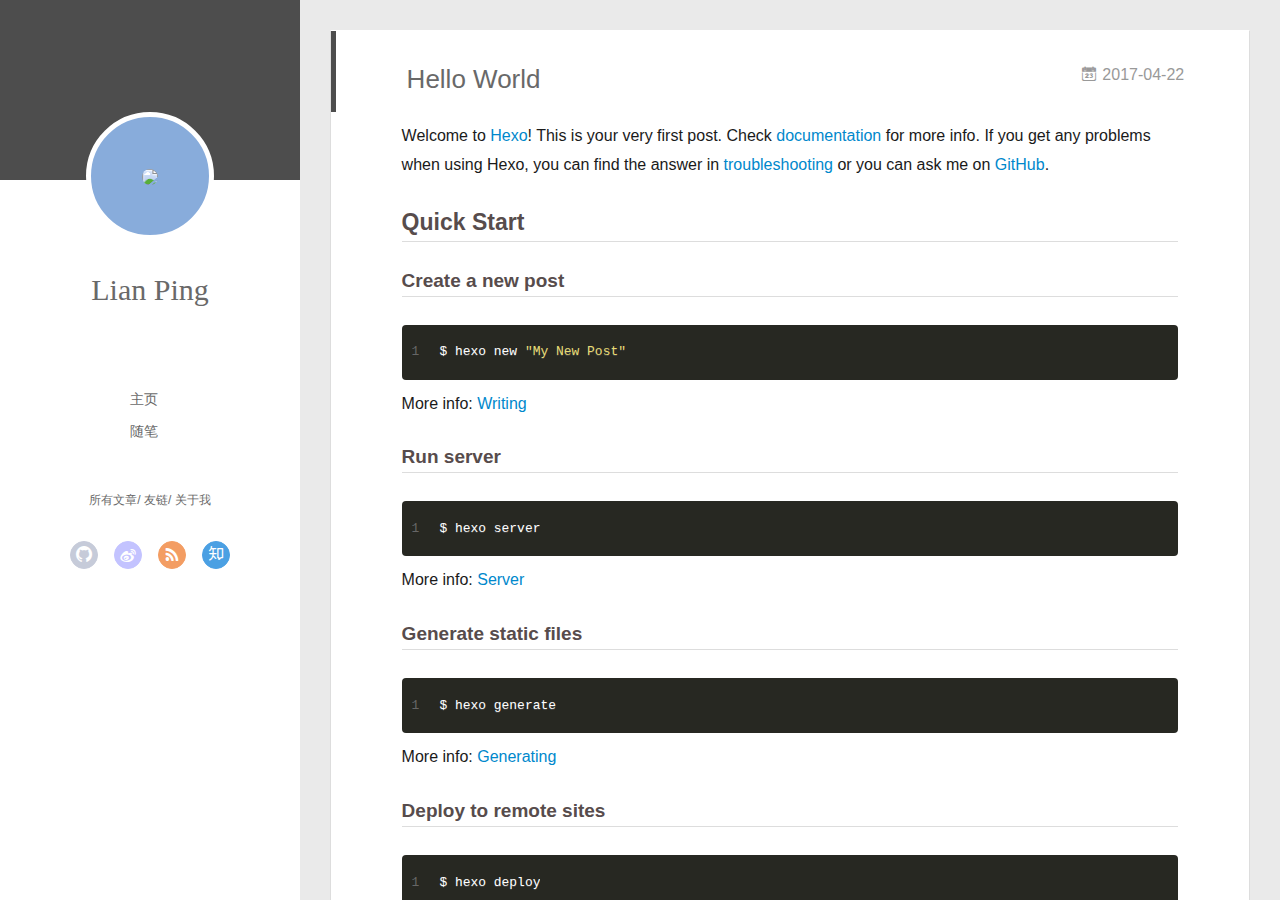
==== commit 54c47d6a: "Site updated: 2017-04-22 21:09:59" ====
--- a/index.html
+++ b/index.html
@@ -6,16 +6,16 @@
   <meta name="renderer" content="webkit">
   <meta http-equiv="X-UA-Compatible" content="IE=edge" >
   <link rel="dns-prefetch" href="http://yoursite.com">
-  <title>Hexo</title>
+  <title>Java Road</title>
   <meta name="viewport" content="width=device-width, initial-scale=1, maximum-scale=1">
   <meta property="og:type" content="website">
-<meta property="og:title" content="Hexo">
+<meta property="og:title" content="Java Road">
 <meta property="og:url" content="http://yoursite.com/index.html">
-<meta property="og:site_name" content="Hexo">
+<meta property="og:site_name" content="Java Road">
 <meta name="twitter:card" content="summary">
-<meta name="twitter:title" content="Hexo">
-  
-    <link rel="alternative" href="/atom.xml" title="Hexo" type="application/atom+xml">
+<meta name="twitter:title" content="Java Road">
+  
+    <link rel="alternative" href="/atom.xml" title="Java Road" type="application/atom+xml">
   
   
     <link rel="icon" href="/favicon.png">
@@ -45,7 +45,7 @@
 			<img src="null" class="js-avatar">
 		</a>
 		<hgroup>
-		  <h1 class="header-author"><a href="/">John Doe</a></h1>
+		  <h1 class="header-author"><a href="/">Lian Ping</a></h1>
 		</hgroup>
 		
 
@@ -103,7 +103,7 @@
 				<img src="null" class="js-avatar">
 			</div>
 			<hgroup>
-			  <h1 class="header-author js-header-author">John Doe</h1>
+			  <h1 class="header-author js-header-author">Lian Ping</h1>
 			</hgroup>
 			
 			
@@ -217,7 +217,7 @@
   <div class="outer">
     <div id="footer-info">
     	<div class="footer-left">
-    		&copy; 2017 John Doe
+    		&copy; 2017 Lian Ping
     	</div>
       	<div class="footer-right">
       		<a href="http://hexo.io/" target="_blank">Hexo</a>  Theme <a href="https://github.com/litten/hexo-theme-yilia" target="_blank">Yilia</a> by Litten
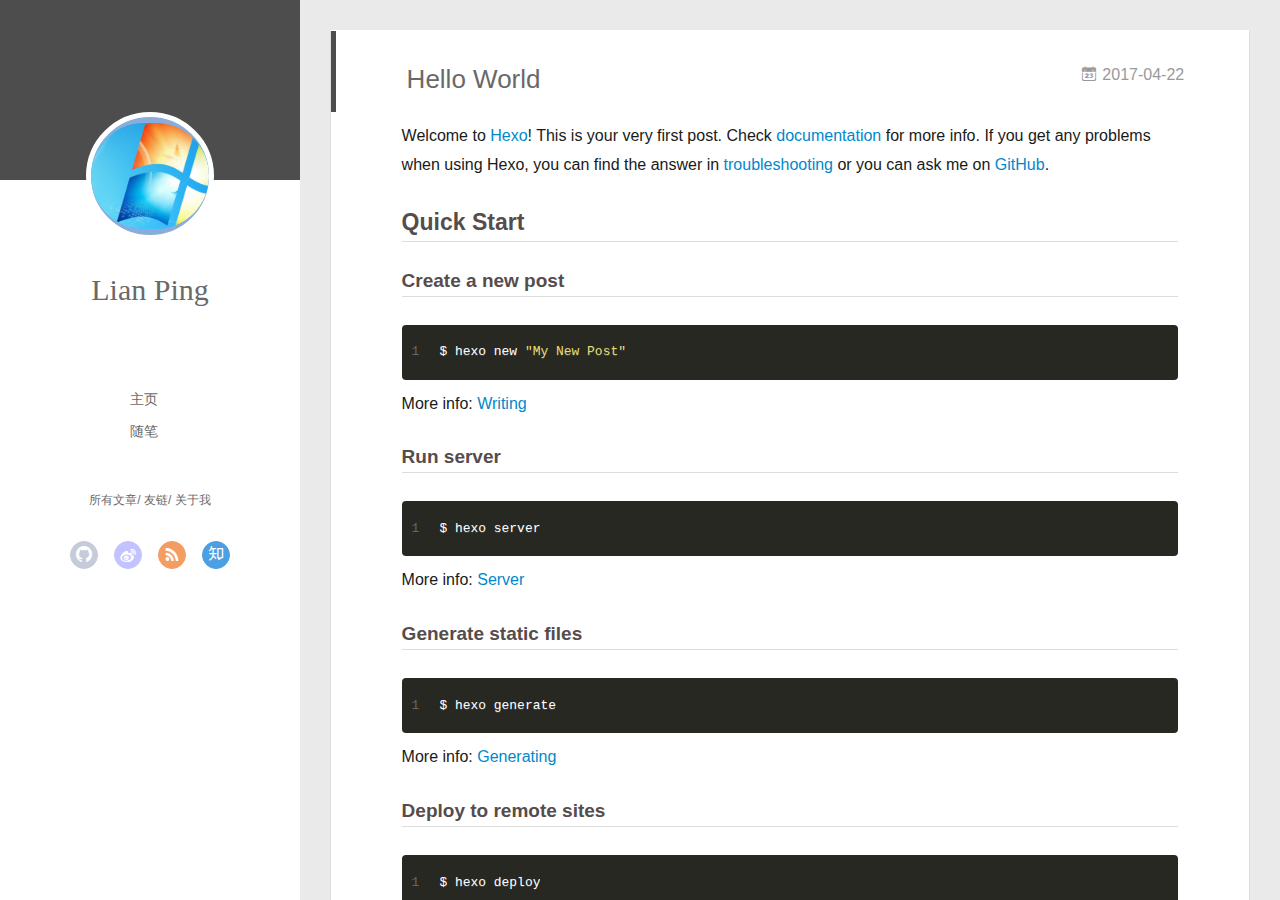
==== commit 0530eda4: "Site updated: 2017-04-22 21:58:16" ====
--- a/index.html
+++ b/index.html
@@ -42,7 +42,7 @@
 <div class="intrude-less">
 	<header id="header" class="inner">
 		<a href="/" class="profilepic">
-			<img src="null" class="js-avatar">
+			<img src="/img/111.png" class="js-avatar">
 		</a>
 		<hgroup>
 		  <h1 class="header-author"><a href="/">Lian Ping</a></h1>
@@ -100,7 +100,7 @@
 	<div class="intrude-less">
 		<header id="header" class="inner">
 			<div class="profilepic">
-				<img src="null" class="js-avatar">
+				<img src="/img/111.png" class="js-avatar">
 			</div>
 			<hgroup>
 			  <h1 class="header-author js-header-author">Lian Ping</h1>
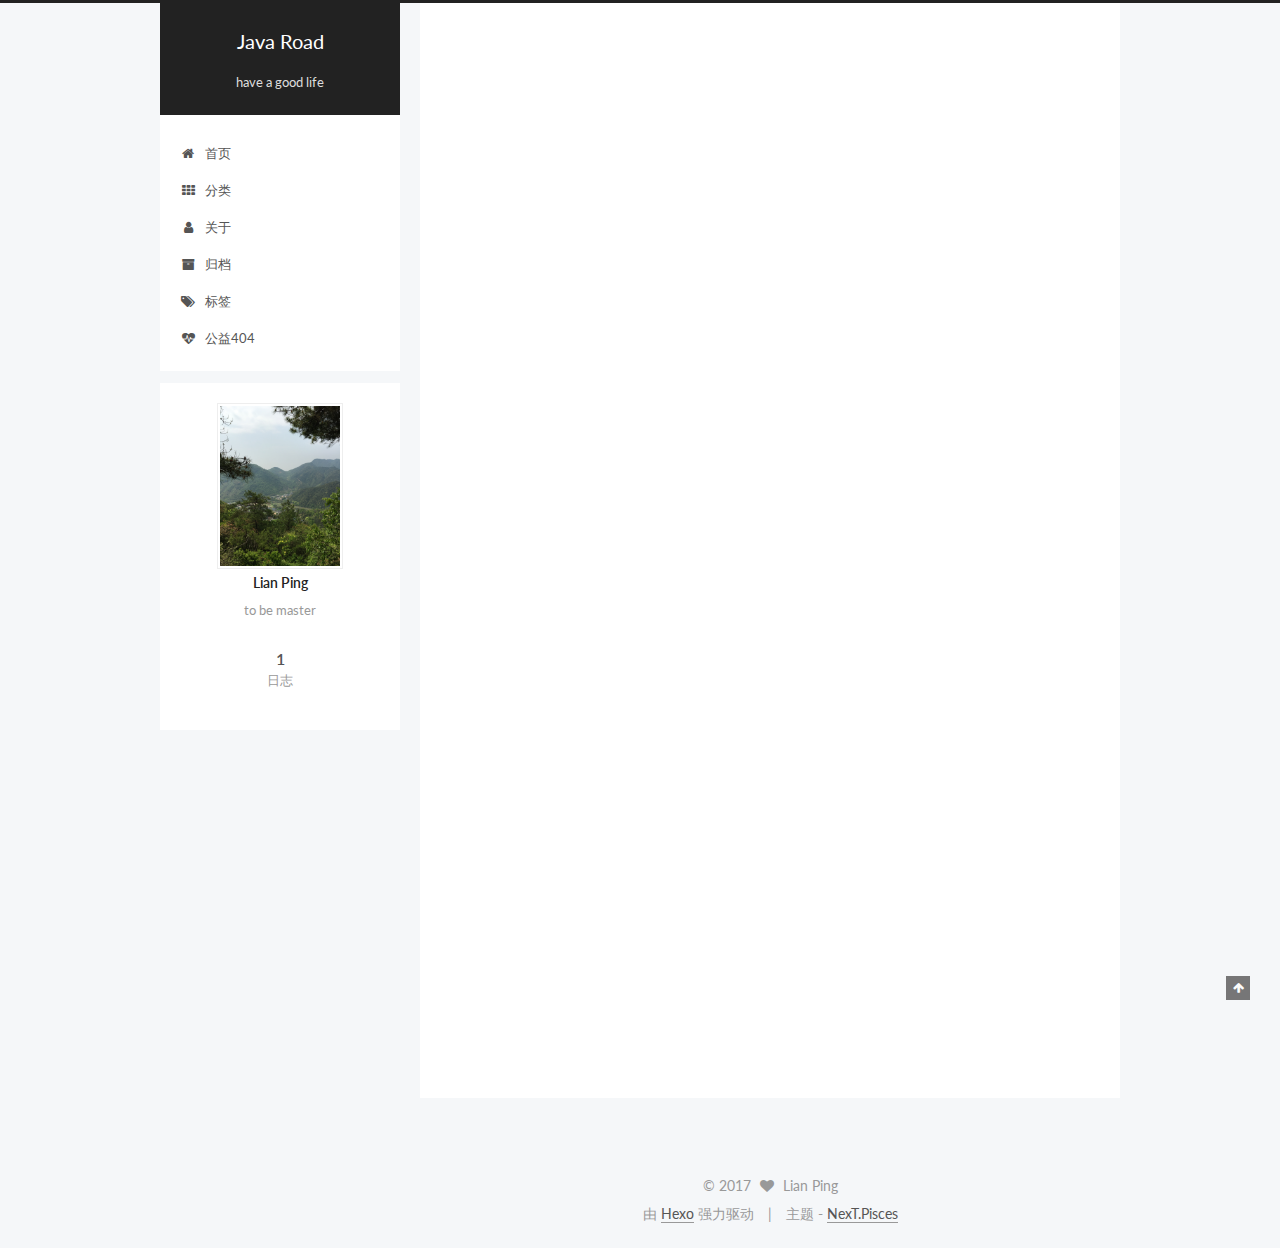
==== commit e4117d8b: "Site updated: 2017-04-22 23:18:35" ====
--- a/index.html
+++ b/index.html
@@ -1,177 +1,365 @@
-<!DOCTYPE html>
-<html>
+<!doctype html>
+
+
+
+  
+
+
+<html class="theme-next pisces use-motion" lang="zh-Hans">
 <head>
-  <meta charset="utf-8">
-  
-  <meta name="renderer" content="webkit">
-  <meta http-equiv="X-UA-Compatible" content="IE=edge" >
-  <link rel="dns-prefetch" href="http://yoursite.com">
-  <title>Java Road</title>
-  <meta name="viewport" content="width=device-width, initial-scale=1, maximum-scale=1">
-  <meta property="og:type" content="website">
+  <meta charset="UTF-8"/>
+<meta http-equiv="X-UA-Compatible" content="IE=edge" />
+<meta name="viewport" content="width=device-width, initial-scale=1, maximum-scale=1"/>
+
+
+
+
+
+
+<meta http-equiv="Cache-Control" content="no-transform" />
+<meta http-equiv="Cache-Control" content="no-siteapp" />
+
+
+
+
+
+
+
+
+
+
+
+
+
+
+
+  
+  
+  <link href="/lib/fancybox/source/jquery.fancybox.css?v=2.1.5" rel="stylesheet" type="text/css" />
+
+
+
+
+  
+  
+  
+  
+
+  
+    
+    
+  
+
+  
+
+  
+
+  
+
+  
+
+  
+    
+    
+    <link href="//fonts.googleapis.com/css?family=Lato:300,300italic,400,400italic,700,700italic&subset=latin,latin-ext" rel="stylesheet" type="text/css">
+  
+
+
+
+
+
+
+<link href="/lib/font-awesome/css/font-awesome.min.css?v=4.6.2" rel="stylesheet" type="text/css" />
+
+<link href="/css/main.css?v=5.1.1" rel="stylesheet" type="text/css" />
+
+
+  <meta name="keywords" content="Hexo, NexT" />
+
+
+
+
+
+
+
+
+  <link rel="shortcut icon" type="image/x-icon" href="/favicon.ico?v=5.1.1" />
+
+
+
+
+
+
+<meta name="description" content="to be master">
+<meta property="og:type" content="website">
 <meta property="og:title" content="Java Road">
 <meta property="og:url" content="http://yoursite.com/index.html">
 <meta property="og:site_name" content="Java Road">
+<meta property="og:description" content="to be master">
 <meta name="twitter:card" content="summary">
 <meta name="twitter:title" content="Java Road">
-  
-    <link rel="alternative" href="/atom.xml" title="Java Road" type="application/atom+xml">
-  
-  
-    <link rel="icon" href="/favicon.png">
-  
-  <link rel="stylesheet" type="text/css" href="/./main.f6a68c.css">
-  <style type="text/css">
-  
-    #container.show {
-      background: linear-gradient(200deg,#a0cfe4,#e8c37e);
+<meta name="twitter:description" content="to be master">
+
+
+
+<script type="text/javascript" id="hexo.configurations">
+  var NexT = window.NexT || {};
+  var CONFIG = {
+    root: '/',
+    scheme: 'Pisces',
+    sidebar: {"position":"left","display":"always","offset":12,"offset_float":0,"b2t":false,"scrollpercent":false},
+    fancybox: true,
+    motion: true,
+    duoshuo: {
+      userId: '0',
+      author: '博主'
+    },
+    algolia: {
+      applicationID: '',
+      apiKey: '',
+      indexName: '',
+      hits: {"per_page":10},
+      labels: {"input_placeholder":"Search for Posts","hits_empty":"We didn't find any results for the search: ${query}","hits_stats":"${hits} results found in ${time} ms"}
     }
-  </style>
-  
-
-  
-
+  };
+</script>
+
+
+
+  <link rel="canonical" href="http://yoursite.com/"/>
+
+
+
+
+
+  <title>Java Road</title>
 </head>
 
-<body>
-  <div id="container" q-class="show:isCtnShow">
-    <canvas id="anm-canvas" class="anm-canvas"></canvas>
-    <div class="left-col" q-class="show:isShow">
-      
-<div class="overlay" style="background: #4d4d4d"></div>
-<div class="intrude-less">
-	<header id="header" class="inner">
-		<a href="/" class="profilepic">
-			<img src="/img/111.png" class="js-avatar">
-		</a>
-		<hgroup>
-		  <h1 class="header-author"><a href="/">Lian Ping</a></h1>
-		</hgroup>
-		
-
-		<nav class="header-menu">
-			<ul>
-			
-				<li><a href="/">主页</a></li>
-	        
-				<li><a href="/tags/随笔/">随笔</a></li>
-	        
-			</ul>
-		</nav>
-		<nav class="header-smart-menu">
-    		
-    			
-    			<a q-on="click: openSlider(e, 'innerArchive')" href="javascript:void(0)">所有文章</a>
-    			
-            
-    			
-    			<a q-on="click: openSlider(e, 'friends')" href="javascript:void(0)">友链</a>
-    			
-            
-    			
-    			<a q-on="click: openSlider(e, 'aboutme')" href="javascript:void(0)">关于我</a>
-    			
-            
-		</nav>
-		<nav class="header-nav">
-			<div class="social">
-				
-					<a class="github" target="_blank" href="#" title="github"><i class="icon-github"></i></a>
-		        
-					<a class="weibo" target="_blank" href="#" title="weibo"><i class="icon-weibo"></i></a>
-		        
-					<a class="rss" target="_blank" href="#" title="rss"><i class="icon-rss"></i></a>
-		        
-					<a class="zhihu" target="_blank" href="#" title="zhihu"><i class="icon-zhihu"></i></a>
-		        
-			</div>
-		</nav>
-	</header>		
+<body itemscope itemtype="http://schema.org/WebPage" lang="zh-Hans">
+
+  
+
+
+
+
+
+
+
+
+
+
+
+
+
+
+  
+  
+    
+  
+
+  <div class="container sidebar-position-left 
+   page-home 
+ ">
+    <div class="headband"></div>
+
+    <header id="header" class="header" itemscope itemtype="http://schema.org/WPHeader">
+      <div class="header-inner"><div class="site-brand-wrapper">
+  <div class="site-meta ">
+    
+
+    <div class="custom-logo-site-title">
+      <a href="/"  class="brand" rel="start">
+        <span class="logo-line-before"><i></i></span>
+        <span class="site-title">Java Road</span>
+        <span class="logo-line-after"><i></i></span>
+      </a>
+    </div>
+      
+        <p class="site-subtitle">have a good life</p>
+      
+  </div>
+
+  <div class="site-nav-toggle">
+    <button>
+      <span class="btn-bar"></span>
+      <span class="btn-bar"></span>
+      <span class="btn-bar"></span>
+    </button>
+  </div>
 </div>
 
-    </div>
-    <div class="mid-col" q-class="show:isShow,hide:isShow|isFalse">
-      
-<nav id="mobile-nav">
-  	<div class="overlay js-overlay" style="background: #4d4d4d"></div>
-	<div class="btnctn js-mobile-btnctn">
-  		<div class="slider-trigger list" q-on="click: openSlider(e)"><i class="icon icon-sort"></i></div>
-	</div>
-	<div class="intrude-less">
-		<header id="header" class="inner">
-			<div class="profilepic">
-				<img src="/img/111.png" class="js-avatar">
-			</div>
-			<hgroup>
-			  <h1 class="header-author js-header-author">Lian Ping</h1>
-			</hgroup>
-			
-			
-			
-				
-			
-				
-			
-			
-			
-			<nav class="header-nav">
-				<div class="social">
-					
-						<a class="github" target="_blank" href="#" title="github"><i class="icon-github"></i></a>
-			        
-						<a class="weibo" target="_blank" href="#" title="weibo"><i class="icon-weibo"></i></a>
-			        
-						<a class="rss" target="_blank" href="#" title="rss"><i class="icon-rss"></i></a>
-			        
-						<a class="zhihu" target="_blank" href="#" title="zhihu"><i class="icon-zhihu"></i></a>
-			        
-				</div>
-			</nav>
-
-			<nav class="header-menu js-header-menu">
-				<ul style="width: 50%">
-				
-				
-					<li style="width: 50%"><a href="/">主页</a></li>
-		        
-					<li style="width: 50%"><a href="/tags/随笔/">随笔</a></li>
-		        
-				</ul>
-			</nav>
-		</header>				
-	</div>
-	<div class="mobile-mask" style="display:none" q-show="isShow"></div>
+<nav class="site-nav">
+  
+
+  
+    <ul id="menu" class="menu">
+      
+        
+        <li class="menu-item menu-item-home">
+          <a href="/" rel="section">
+            
+              <i class="menu-item-icon fa fa-fw fa-home"></i> <br />
+            
+            首页
+          </a>
+        </li>
+      
+        
+        <li class="menu-item menu-item-categories">
+          <a href="/categories" rel="section">
+            
+              <i class="menu-item-icon fa fa-fw fa-th"></i> <br />
+            
+            分类
+          </a>
+        </li>
+      
+        
+        <li class="menu-item menu-item-about">
+          <a href="/about" rel="section">
+            
+              <i class="menu-item-icon fa fa-fw fa-user"></i> <br />
+            
+            关于
+          </a>
+        </li>
+      
+        
+        <li class="menu-item menu-item-archives">
+          <a href="/archives" rel="section">
+            
+              <i class="menu-item-icon fa fa-fw fa-archive"></i> <br />
+            
+            归档
+          </a>
+        </li>
+      
+        
+        <li class="menu-item menu-item-tags">
+          <a href="/tags" rel="section">
+            
+              <i class="menu-item-icon fa fa-fw fa-tags"></i> <br />
+            
+            标签
+          </a>
+        </li>
+      
+        
+        <li class="menu-item menu-item-commonweal">
+          <a href="/404.html" rel="section">
+            
+              <i class="menu-item-icon fa fa-fw fa-heartbeat"></i> <br />
+            
+            公益404
+          </a>
+        </li>
+      
+
+      
+    </ul>
+  
+
+  
 </nav>
 
-      <div id="wrapper" class="body-wrap">
-        <div class="menu-l">
-          <div class="canvas-wrap">
-            <canvas data-colors="#eaeaea" data-sectionHeight="100" data-contentId="js-content" id="myCanvas1" class="anm-canvas"></canvas>
-          </div>
-          <div id="js-content" class="content-ll">
-            
-  
-    <article id="post-hello-world" class="article article-type-post  article-index" itemscope itemprop="blogPost">
-  <div class="article-inner">
-    
-      <header class="article-header">
-        
-  
-    <h1 itemprop="name">
-      <a class="article-title" href="/2017/04/22/hello-world/">Hello World</a>
-    </h1>
-  
-
-        
-        <a href="/2017/04/22/hello-world/" class="archive-article-date">
-  	<time datetime="2017-04-22T03:00:18.655Z" itemprop="datePublished"><i class="icon-calendar icon"></i>2017-04-22</time>
-</a>
-        
+
+
+ </div>
+    </header>
+
+    <main id="main" class="main">
+      <div class="main-inner">
+        <div class="content-wrap">
+          <div id="content" class="content">
+            
+  <section id="posts" class="posts-expand">
+    
+      
+
+  
+
+  
+  
+  
+
+  <article class="post post-type-normal " itemscope itemtype="http://schema.org/Article">
+    <link itemprop="mainEntityOfPage" href="http://yoursite.com/2017/04/22/hello-world/">
+
+    <span hidden itemprop="author" itemscope itemtype="http://schema.org/Person">
+      <meta itemprop="name" content="Lian Ping">
+      <meta itemprop="description" content="">
+      <meta itemprop="image" content="/images/head.jpg">
+    </span>
+
+    <span hidden itemprop="publisher" itemscope itemtype="http://schema.org/Organization">
+      <meta itemprop="name" content="Java Road">
+    </span>
+
+    
+      <header class="post-header">
+
+        
+        
+          <h1 class="post-title" itemprop="name headline">
+            
+            
+              
+                
+                <a class="post-title-link" href="/2017/04/22/hello-world/" itemprop="url">
+                  Hello World
+                </a>
+              
+            
+          </h1>
+        
+
+        <div class="post-meta">
+          <span class="post-time">
+            
+              <span class="post-meta-item-icon">
+                <i class="fa fa-calendar-o"></i>
+              </span>
+              
+                <span class="post-meta-item-text">发表于</span>
+              
+              <time title="创建于" itemprop="dateCreated datePublished" datetime="2017-04-22T11:00:18+08:00">
+                2017-04-22
+              </time>
+            
+
+            
+
+            
+          </span>
+
+          
+
+          
+            
+          
+
+          
+          
+
+          
+
+          
+
+          
+
+        </div>
       </header>
     
-    <div class="article-entry" itemprop="articleBody">
-      
-        <p>Welcome to <a href="https://hexo.io/" target="_blank" rel="external">Hexo</a>! This is your very first post. Check <a href="https://hexo.io/docs/" target="_blank" rel="external">documentation</a> for more info. If you get any problems when using Hexo, you can find the answer in <a href="https://hexo.io/docs/troubleshooting.html" target="_blank" rel="external">troubleshooting</a> or you can ask me on <a href="https://github.com/hexojs/hexo/issues" target="_blank" rel="external">GitHub</a>.</p>
+
+    <div class="post-body" itemprop="articleBody">
+
+      
+      
+
+      
+        
+          
+            <p>Welcome to <a href="https://hexo.io/" target="_blank" rel="external">Hexo</a>! This is your very first post. Check <a href="https://hexo.io/docs/" target="_blank" rel="external">documentation</a> for more info. If you get any problems when using Hexo, you can find the answer in <a href="https://hexo.io/docs/troubleshooting.html" target="_blank" rel="external">troubleshooting</a> or you can ask me on <a href="https://github.com/hexojs/hexo/issues" target="_blank" rel="external">GitHub</a>.</p>
 <h2 id="Quick-Start"><a href="#Quick-Start" class="headerlink" title="Quick Start"></a>Quick Start</h2><h3 id="Create-a-new-post"><a href="#Create-a-new-post" class="headerlink" title="Create a new post"></a>Create a new post</h3><figure class="highlight bash"><table><tr><td class="gutter"><pre><div class="line">1</div></pre></td><td class="code"><pre><div class="line">$ hexo new <span class="string">"My New Post"</span></div></pre></td></tr></table></figure>
 <p>More info: <a href="https://hexo.io/docs/writing.html" target="_blank" rel="external">Writing</a></p>
 <h3 id="Run-server"><a href="#Run-server" class="headerlink" title="Run server"></a>Run server</h3><figure class="highlight bash"><table><tr><td class="gutter"><pre><div class="line">1</div></pre></td><td class="code"><pre><div class="line">$ hexo server</div></pre></td></tr></table></figure>
@@ -181,273 +369,289 @@
 <h3 id="Deploy-to-remote-sites"><a href="#Deploy-to-remote-sites" class="headerlink" title="Deploy to remote sites"></a>Deploy to remote sites</h3><figure class="highlight bash"><table><tr><td class="gutter"><pre><div class="line">1</div></pre></td><td class="code"><pre><div class="line">$ hexo deploy</div></pre></td></tr></table></figure>
 <p>More info: <a href="https://hexo.io/docs/deployment.html" target="_blank" rel="external">Deployment</a></p>
 
-      
-
+          
+        
       
     </div>
-    <div class="article-info article-info-index">
-      
-      
-      
-
-      
-        <p class="article-more-link">
-          <a class="article-more-a" href="/2017/04/22/hello-world/">展开全文 >></a>
-        </p>
-      
-
-      
-      <div class="clearfix"></div>
+
+    <div>
+      
+    </div>
+
+    <div>
+      
+    </div>
+
+    <div>
+      
+    </div>
+
+    <footer class="post-footer">
+      
+
+      
+
+      
+
+      
+      
+        <div class="post-eof"></div>
+      
+    </footer>
+  </article>
+
+
+    
+  </section>
+
+  
+
+
+          </div>
+          
+
+
+          
+
+        </div>
+        
+          
+  
+  <div class="sidebar-toggle">
+    <div class="sidebar-toggle-line-wrap">
+      <span class="sidebar-toggle-line sidebar-toggle-line-first"></span>
+      <span class="sidebar-toggle-line sidebar-toggle-line-middle"></span>
+      <span class="sidebar-toggle-line sidebar-toggle-line-last"></span>
     </div>
   </div>
-</article>
-
-
-
-
-
-  
-  
-
-
-          </div>
+
+  <aside id="sidebar" class="sidebar">
+    <div class="sidebar-inner">
+
+      
+
+      
+
+      <section class="site-overview sidebar-panel sidebar-panel-active">
+        <div class="site-author motion-element" itemprop="author" itemscope itemtype="http://schema.org/Person">
+          <img class="site-author-image" itemprop="image"
+               src="/images/head.jpg"
+               alt="Lian Ping" />
+          <p class="site-author-name" itemprop="name">Lian Ping</p>
+           
+              <p class="site-description motion-element" itemprop="description">to be master</p>
+          
         </div>
+        <nav class="site-state motion-element">
+
+          
+            <div class="site-state-item site-state-posts">
+              <a href="/archives">
+                <span class="site-state-item-count">1</span>
+                <span class="site-state-item-name">日志</span>
+              </a>
+            </div>
+          
+
+          
+
+          
+
+        </nav>
+
+        
+
+        <div class="links-of-author motion-element">
+          
+        </div>
+
+        
+        
+
+        
+        
+
+        
+
+
+      </section>
+
+      
+
+      
+
+    </div>
+  </aside>
+
+
+        
       </div>
-      <footer id="footer">
-  <div class="outer">
-    <div id="footer-info">
-    	<div class="footer-left">
-    		&copy; 2017 Lian Ping
-    	</div>
-      	<div class="footer-right">
-      		<a href="http://hexo.io/" target="_blank">Hexo</a>  Theme <a href="https://github.com/litten/hexo-theme-yilia" target="_blank">Yilia</a> by Litten
-      	</div>
-    </div>
+    </main>
+
+    <footer id="footer" class="footer">
+      <div class="footer-inner">
+        <div class="copyright" >
+  
+  &copy; 
+  <span itemprop="copyrightYear">2017</span>
+  <span class="with-love">
+    <i class="fa fa-heart"></i>
+  </span>
+  <span class="author" itemprop="copyrightHolder">Lian Ping</span>
+</div>
+
+
+<div class="powered-by">
+  由 <a class="theme-link" href="https://hexo.io">Hexo</a> 强力驱动
+</div>
+
+<div class="theme-info">
+  主题 -
+  <a class="theme-link" href="https://github.com/iissnan/hexo-theme-next">
+    NexT.Pisces
+  </a>
+</div>
+
+
+        
+
+        
+      </div>
+    </footer>
+
+    
+      <div class="back-to-top">
+        <i class="fa fa-arrow-up"></i>
+        
+      </div>
+    
+
   </div>
-</footer>
-    </div>
-    <script>
-	var yiliaConfig = {
-		mathjax: false,
-		isHome: true,
-		isPost: false,
-		isArchive: false,
-		isTag: false,
-		isCategory: false,
-		open_in_new: false,
-		root: "/",
-		innerArchive: true,
-		showTags: false
-	}
+
+  
+
+<script type="text/javascript">
+  if (Object.prototype.toString.call(window.Promise) !== '[object Function]') {
+    window.Promise = null;
+  }
 </script>
 
-<script>!function(t){function n(r){if(e[r])return e[r].exports;var o=e[r]={exports:{},id:r,loaded:!1};return t[r].call(o.exports,o,o.exports,n),o.loaded=!0,o.exports}var e={};return n.m=t,n.c=e,n.p="./",n(0)}([function(t,n,e){"use strict";function r(t){return t&&t.__esModule?t:{default:t}}function o(t,n){var e=/\/|index.html/g;return t.replace(e,"")===n.replace(e,"")}function i(){for(var t=document.querySelectorAll(".js-header-menu li a"),n=window.location.pathname,e=0,r=t.length;e<r;e++){var i=t[e];o(n,i.getAttribute("href"))&&(0,d.default)(i,"active")}}function u(t){for(var n=t.offsetLeft,e=t.offsetParent;null!==e;)n+=e.offsetLeft,e=e.offsetParent;return n}function f(t){for(var n=t.offsetTop,e=t.offsetParent;null!==e;)n+=e.offsetTop,e=e.offsetParent;return n}function c(t,n,e,r,o){var i=u(t),c=f(t)-n;if(c-e<=o){var a=t.$newDom;a||(a=t.cloneNode(!0),(0,h.default)(t,a),t.$newDom=a,a.style.position="fixed",a.style.top=(e||c)+"px",a.style.left=i+"px",a.style.zIndex=r||2,a.style.width="100%",a.style.color="#fff"),a.style.visibility="visible",t.style.visibility="hidden"}else{t.style.visibility="visible";var s=t.$newDom;s&&(s.style.visibility="hidden")}}function a(){var t=document.querySelector(".js-overlay"),n=document.querySelector(".js-header-menu");c(t,document.body.scrollTop,-63,2,0),c(n,document.body.scrollTop,1,3,0)}function s(){document.querySelector("#container").addEventListener("scroll",function(t){a()}),window.addEventListener("scroll",function(t){a()}),a()}function l(){x.default.versions.mobile&&window.screen.width<800&&(i(),s())}var p=e(71),d=r(p),v=e(72),y=(r(v),e(84)),h=r(y),b=e(69),x=r(b),g=e(75),m=r(g),w=e(70);l(),(0,w.addLoadEvent)(function(){m.default.init()}),t.exports={}},function(t,n){var e=t.exports="undefined"!=typeof window&&window.Math==Math?window:"undefined"!=typeof self&&self.Math==Math?self:Function("return this")();"number"==typeof __g&&(__g=e)},function(t,n){var e={}.hasOwnProperty;t.exports=function(t,n){return e.call(t,n)}},function(t,n,e){var r=e(49),o=e(15);t.exports=function(t){return r(o(t))}},function(t,n,e){t.exports=!e(8)(function(){return 7!=Object.defineProperty({},"a",{get:function(){return 7}}).a})},function(t,n,e){var r=e(6),o=e(12);t.exports=e(4)?function(t,n,e){return r.f(t,n,o(1,e))}:function(t,n,e){return t[n]=e,t}},function(t,n,e){var r=e(10),o=e(30),i=e(24),u=Object.defineProperty;n.f=e(4)?Object.defineProperty:function(t,n,e){if(r(t),n=i(n,!0),r(e),o)try{return u(t,n,e)}catch(t){}if("get"in e||"set"in e)throw TypeError("Accessors not supported!");return"value"in e&&(t[n]=e.value),t}},function(t,n,e){var r=e(22)("wks"),o=e(13),i=e(1).Symbol,u="function"==typeof i,f=t.exports=function(t){return r[t]||(r[t]=u&&i[t]||(u?i:o)("Symbol."+t))};f.store=r},function(t,n){t.exports=function(t){try{return!!t()}catch(t){return!0}}},function(t,n,e){var r=e(35),o=e(16);t.exports=Object.keys||function(t){return r(t,o)}},function(t,n,e){var r=e(11);t.exports=function(t){if(!r(t))throw TypeError(t+" is not an object!");return t}},function(t,n){t.exports=function(t){return"object"==typeof t?null!==t:"function"==typeof t}},function(t,n){t.exports=function(t,n){return{enumerable:!(1&t),configurable:!(2&t),writable:!(4&t),value:n}}},function(t,n){var e=0,r=Math.random();t.exports=function(t){return"Symbol(".concat(void 0===t?"":t,")_",(++e+r).toString(36))}},function(t,n){var e=t.exports={version:"2.4.0"};"number"==typeof __e&&(__e=e)},function(t,n){t.exports=function(t){if(void 0==t)throw TypeError("Can't call method on  "+t);return t}},function(t,n){t.exports="constructor,hasOwnProperty,isPrototypeOf,propertyIsEnumerable,toLocaleString,toString,valueOf".split(",")},function(t,n){t.exports={}},function(t,n){t.exports=!0},function(t,n){n.f={}.propertyIsEnumerable},function(t,n,e){var r=e(6).f,o=e(2),i=e(7)("toStringTag");t.exports=function(t,n,e){t&&!o(t=e?t:t.prototype,i)&&r(t,i,{configurable:!0,value:n})}},function(t,n,e){var r=e(22)("keys"),o=e(13);t.exports=function(t){return r[t]||(r[t]=o(t))}},function(t,n,e){var r=e(1),o="__core-js_shared__",i=r[o]||(r[o]={});t.exports=function(t){return i[t]||(i[t]={})}},function(t,n){var e=Math.ceil,r=Math.floor;t.exports=function(t){return isNaN(t=+t)?0:(t>0?r:e)(t)}},function(t,n,e){var r=e(11);t.exports=function(t,n){if(!r(t))return t;var e,o;if(n&&"function"==typeof(e=t.toString)&&!r(o=e.call(t)))return o;if("function"==typeof(e=t.valueOf)&&!r(o=e.call(t)))return o;if(!n&&"function"==typeof(e=t.toString)&&!r(o=e.call(t)))return o;throw TypeError("Can't convert object to primitive value")}},function(t,n,e){var r=e(1),o=e(14),i=e(18),u=e(26),f=e(6).f;t.exports=function(t){var n=o.Symbol||(o.Symbol=i?{}:r.Symbol||{});"_"==t.charAt(0)||t in n||f(n,t,{value:u.f(t)})}},function(t,n,e){n.f=e(7)},function(t,n,e){var r=e(1),o=e(14),i=e(46),u=e(5),f="prototype",c=function(t,n,e){var a,s,l,p=t&c.F,d=t&c.G,v=t&c.S,y=t&c.P,h=t&c.B,b=t&c.W,x=d?o:o[n]||(o[n]={}),g=x[f],m=d?r:v?r[n]:(r[n]||{})[f];d&&(e=n);for(a in e)s=!p&&m&&void 0!==m[a],s&&a in x||(l=s?m[a]:e[a],x[a]=d&&"function"!=typeof m[a]?e[a]:h&&s?i(l,r):b&&m[a]==l?function(t){var n=function(n,e,r){if(this instanceof t){switch(arguments.length){case 0:return new t;case 1:return new t(n);case 2:return new t(n,e)}return new t(n,e,r)}return t.apply(this,arguments)};return n[f]=t[f],n}(l):y&&"function"==typeof l?i(Function.call,l):l,y&&((x.virtual||(x.virtual={}))[a]=l,t&c.R&&g&&!g[a]&&u(g,a,l)))};c.F=1,c.G=2,c.S=4,c.P=8,c.B=16,c.W=32,c.U=64,c.R=128,t.exports=c},function(t,n){var e={}.toString;t.exports=function(t){return e.call(t).slice(8,-1)}},function(t,n,e){var r=e(11),o=e(1).document,i=r(o)&&r(o.createElement);t.exports=function(t){return i?o.createElement(t):{}}},function(t,n,e){t.exports=!e(4)&&!e(8)(function(){return 7!=Object.defineProperty(e(29)("div"),"a",{get:function(){return 7}}).a})},function(t,n,e){"use strict";var r=e(18),o=e(27),i=e(36),u=e(5),f=e(2),c=e(17),a=e(51),s=e(20),l=e(58),p=e(7)("iterator"),d=!([].keys&&"next"in[].keys()),v="@@iterator",y="keys",h="values",b=function(){return this};t.exports=function(t,n,e,x,g,m,w){a(e,n,x);var O,S,_,j=function(t){if(!d&&t in A)return A[t];switch(t){case y:return function(){return new e(this,t)};case h:return function(){return new e(this,t)}}return function(){return new e(this,t)}},P=n+" Iterator",E=g==h,M=!1,A=t.prototype,T=A[p]||A[v]||g&&A[g],L=T||j(g),N=g?E?j("entries"):L:void 0,C="Array"==n?A.entries||T:T;if(C&&(_=l(C.call(new t)),_!==Object.prototype&&(s(_,P,!0),r||f(_,p)||u(_,p,b))),E&&T&&T.name!==h&&(M=!0,L=function(){return T.call(this)}),r&&!w||!d&&!M&&A[p]||u(A,p,L),c[n]=L,c[P]=b,g)if(O={values:E?L:j(h),keys:m?L:j(y),entries:N},w)for(S in O)S in A||i(A,S,O[S]);else o(o.P+o.F*(d||M),n,O);return O}},function(t,n,e){var r=e(10),o=e(55),i=e(16),u=e(21)("IE_PROTO"),f=function(){},c="prototype",a=function(){var t,n=e(29)("iframe"),r=i.length,o="<",u=">";for(n.style.display="none",e(48).appendChild(n),n.src="javascript:",t=n.contentWindow.document,t.open(),t.write(o+"script"+u+"document.F=Object"+o+"/script"+u),t.close(),a=t.F;r--;)delete a[c][i[r]];return a()};t.exports=Object.create||function(t,n){var e;return null!==t?(f[c]=r(t),e=new f,f[c]=null,e[u]=t):e=a(),void 0===n?e:o(e,n)}},function(t,n,e){var r=e(35),o=e(16).concat("length","prototype");n.f=Object.getOwnPropertyNames||function(t){return r(t,o)}},function(t,n){n.f=Object.getOwnPropertySymbols},function(t,n,e){var r=e(2),o=e(3),i=e(45)(!1),u=e(21)("IE_PROTO");t.exports=function(t,n){var e,f=o(t),c=0,a=[];for(e in f)e!=u&&r(f,e)&&a.push(e);for(;n.length>c;)r(f,e=n[c++])&&(~i(a,e)||a.push(e));return a}},function(t,n,e){t.exports=e(5)},function(t,n,e){var r=e(15);t.exports=function(t){return Object(r(t))}},function(t,n,e){t.exports={default:e(41),__esModule:!0}},function(t,n,e){t.exports={default:e(42),__esModule:!0}},function(t,n,e){"use strict";function r(t){return t&&t.__esModule?t:{default:t}}n.__esModule=!0;var o=e(39),i=r(o),u=e(38),f=r(u),c="function"==typeof f.default&&"symbol"==typeof i.default?function(t){return typeof t}:function(t){return t&&"function"==typeof f.default&&t.constructor===f.default&&t!==f.default.prototype?"symbol":typeof t};n.default="function"==typeof f.default&&"symbol"===c(i.default)?function(t){return"undefined"==typeof t?"undefined":c(t)}:function(t){return t&&"function"==typeof f.default&&t.constructor===f.default&&t!==f.default.prototype?"symbol":"undefined"==typeof t?"undefined":c(t)}},function(t,n,e){e(65),e(63),e(66),e(67),t.exports=e(14).Symbol},function(t,n,e){e(64),e(68),t.exports=e(26).f("iterator")},function(t,n){t.exports=function(t){if("function"!=typeof t)throw TypeError(t+" is not a function!");return t}},function(t,n){t.exports=function(){}},function(t,n,e){var r=e(3),o=e(61),i=e(60);t.exports=function(t){return function(n,e,u){var f,c=r(n),a=o(c.length),s=i(u,a);if(t&&e!=e){for(;a>s;)if(f=c[s++],f!=f)return!0}else for(;a>s;s++)if((t||s in c)&&c[s]===e)return t||s||0;return!t&&-1}}},function(t,n,e){var r=e(43);t.exports=function(t,n,e){if(r(t),void 0===n)return t;switch(e){case 1:return function(e){return t.call(n,e)};case 2:return function(e,r){return t.call(n,e,r)};case 3:return function(e,r,o){return t.call(n,e,r,o)}}return function(){return t.apply(n,arguments)}}},function(t,n,e){var r=e(9),o=e(34),i=e(19);t.exports=function(t){var n=r(t),e=o.f;if(e)for(var u,f=e(t),c=i.f,a=0;f.length>a;)c.call(t,u=f[a++])&&n.push(u);return n}},function(t,n,e){t.exports=e(1).document&&document.documentElement},function(t,n,e){var r=e(28);t.exports=Object("z").propertyIsEnumerable(0)?Object:function(t){return"String"==r(t)?t.split(""):Object(t)}},function(t,n,e){var r=e(28);t.exports=Array.isArray||function(t){return"Array"==r(t)}},function(t,n,e){"use strict";var r=e(32),o=e(12),i=e(20),u={};e(5)(u,e(7)("iterator"),function(){return this}),t.exports=function(t,n,e){t.prototype=r(u,{next:o(1,e)}),i(t,n+" Iterator")}},function(t,n){t.exports=function(t,n){return{value:n,done:!!t}}},function(t,n,e){var r=e(9),o=e(3);t.exports=function(t,n){for(var e,i=o(t),u=r(i),f=u.length,c=0;f>c;)if(i[e=u[c++]]===n)return e}},function(t,n,e){var r=e(13)("meta"),o=e(11),i=e(2),u=e(6).f,f=0,c=Object.isExtensible||function(){return!0},a=!e(8)(function(){return c(Object.preventExtensions({}))}),s=function(t){u(t,r,{value:{i:"O"+ ++f,w:{}}})},l=function(t,n){if(!o(t))return"symbol"==typeof t?t:("string"==typeof t?"S":"P")+t;if(!i(t,r)){if(!c(t))return"F";if(!n)return"E";s(t)}return t[r].i},p=function(t,n){if(!i(t,r)){if(!c(t))return!0;if(!n)return!1;s(t)}return t[r].w},d=function(t){return a&&v.NEED&&c(t)&&!i(t,r)&&s(t),t},v=t.exports={KEY:r,NEED:!1,fastKey:l,getWeak:p,onFreeze:d}},function(t,n,e){var r=e(6),o=e(10),i=e(9);t.exports=e(4)?Object.defineProperties:function(t,n){o(t);for(var e,u=i(n),f=u.length,c=0;f>c;)r.f(t,e=u[c++],n[e]);return t}},function(t,n,e){var r=e(19),o=e(12),i=e(3),u=e(24),f=e(2),c=e(30),a=Object.getOwnPropertyDescriptor;n.f=e(4)?a:function(t,n){if(t=i(t),n=u(n,!0),c)try{return a(t,n)}catch(t){}if(f(t,n))return o(!r.f.call(t,n),t[n])}},function(t,n,e){var r=e(3),o=e(33).f,i={}.toString,u="object"==typeof window&&window&&Object.getOwnPropertyNames?Object.getOwnPropertyNames(window):[],f=function(t){try{return o(t)}catch(t){return u.slice()}};t.exports.f=function(t){return u&&"[object Window]"==i.call(t)?f(t):o(r(t))}},function(t,n,e){var r=e(2),o=e(37),i=e(21)("IE_PROTO"),u=Object.prototype;t.exports=Object.getPrototypeOf||function(t){return t=o(t),r(t,i)?t[i]:"function"==typeof t.constructor&&t instanceof t.constructor?t.constructor.prototype:t instanceof Object?u:null}},function(t,n,e){var r=e(23),o=e(15);t.exports=function(t){return function(n,e){var i,u,f=String(o(n)),c=r(e),a=f.length;return c<0||c>=a?t?"":void 0:(i=f.charCodeAt(c),i<55296||i>56319||c+1===a||(u=f.charCodeAt(c+1))<56320||u>57343?t?f.charAt(c):i:t?f.slice(c,c+2):(i-55296<<10)+(u-56320)+65536)}}},function(t,n,e){var r=e(23),o=Math.max,i=Math.min;t.exports=function(t,n){return t=r(t),t<0?o(t+n,0):i(t,n)}},function(t,n,e){var r=e(23),o=Math.min;t.exports=function(t){return t>0?o(r(t),9007199254740991):0}},function(t,n,e){"use strict";var r=e(44),o=e(52),i=e(17),u=e(3);t.exports=e(31)(Array,"Array",function(t,n){this._t=u(t),this._i=0,this._k=n},function(){var t=this._t,n=this._k,e=this._i++;return!t||e>=t.length?(this._t=void 0,o(1)):"keys"==n?o(0,e):"values"==n?o(0,t[e]):o(0,[e,t[e]])},"values"),i.Arguments=i.Array,r("keys"),r("values"),r("entries")},function(t,n){},function(t,n,e){"use strict";var r=e(59)(!0);e(31)(String,"String",function(t){this._t=String(t),this._i=0},function(){var t,n=this._t,e=this._i;return e>=n.length?{value:void 0,done:!0}:(t=r(n,e),this._i+=t.length,{value:t,done:!1})})},function(t,n,e){"use strict";var r=e(1),o=e(2),i=e(4),u=e(27),f=e(36),c=e(54).KEY,a=e(8),s=e(22),l=e(20),p=e(13),d=e(7),v=e(26),y=e(25),h=e(53),b=e(47),x=e(50),g=e(10),m=e(3),w=e(24),O=e(12),S=e(32),_=e(57),j=e(56),P=e(6),E=e(9),M=j.f,A=P.f,T=_.f,L=r.Symbol,N=r.JSON,C=N&&N.stringify,k="prototype",F=d("_hidden"),q=d("toPrimitive"),I={}.propertyIsEnumerable,B=s("symbol-registry"),D=s("symbols"),W=s("op-symbols"),H=Object[k],K="function"==typeof L,R=r.QObject,J=!R||!R[k]||!R[k].findChild,U=i&&a(function(){return 7!=S(A({},"a",{get:function(){return A(this,"a",{value:7}).a}})).a})?function(t,n,e){var r=M(H,n);r&&delete H[n],A(t,n,e),r&&t!==H&&A(H,n,r)}:A,G=function(t){var n=D[t]=S(L[k]);return n._k=t,n},$=K&&"symbol"==typeof L.iterator?function(t){return"symbol"==typeof t}:function(t){return t instanceof L},z=function(t,n,e){return t===H&&z(W,n,e),g(t),n=w(n,!0),g(e),o(D,n)?(e.enumerable?(o(t,F)&&t[F][n]&&(t[F][n]=!1),e=S(e,{enumerable:O(0,!1)})):(o(t,F)||A(t,F,O(1,{})),t[F][n]=!0),U(t,n,e)):A(t,n,e)},Y=function(t,n){g(t);for(var e,r=b(n=m(n)),o=0,i=r.length;i>o;)z(t,e=r[o++],n[e]);return t},Q=function(t,n){return void 0===n?S(t):Y(S(t),n)},X=function(t){var n=I.call(this,t=w(t,!0));return!(this===H&&o(D,t)&&!o(W,t))&&(!(n||!o(this,t)||!o(D,t)||o(this,F)&&this[F][t])||n)},V=function(t,n){if(t=m(t),n=w(n,!0),t!==H||!o(D,n)||o(W,n)){var e=M(t,n);return!e||!o(D,n)||o(t,F)&&t[F][n]||(e.enumerable=!0),e}},Z=function(t){for(var n,e=T(m(t)),r=[],i=0;e.length>i;)o(D,n=e[i++])||n==F||n==c||r.push(n);return r},tt=function(t){for(var n,e=t===H,r=T(e?W:m(t)),i=[],u=0;r.length>u;)!o(D,n=r[u++])||e&&!o(H,n)||i.push(D[n]);return i};K||(L=function(){if(this instanceof L)throw TypeError("Symbol is not a constructor!");var t=p(arguments.length>0?arguments[0]:void 0),n=function(e){this===H&&n.call(W,e),o(this,F)&&o(this[F],t)&&(this[F][t]=!1),U(this,t,O(1,e))};return i&&J&&U(H,t,{configurable:!0,set:n}),G(t)},f(L[k],"toString",function(){return this._k}),j.f=V,P.f=z,e(33).f=_.f=Z,e(19).f=X,e(34).f=tt,i&&!e(18)&&f(H,"propertyIsEnumerable",X,!0),v.f=function(t){return G(d(t))}),u(u.G+u.W+u.F*!K,{Symbol:L});for(var nt="hasInstance,isConcatSpreadable,iterator,match,replace,search,species,split,toPrimitive,toStringTag,unscopables".split(","),et=0;nt.length>et;)d(nt[et++]);for(var nt=E(d.store),et=0;nt.length>et;)y(nt[et++]);u(u.S+u.F*!K,"Symbol",{for:function(t){return o(B,t+="")?B[t]:B[t]=L(t)},keyFor:function(t){if($(t))return h(B,t);throw TypeError(t+" is not a symbol!")},useSetter:function(){J=!0},useSimple:function(){J=!1}}),u(u.S+u.F*!K,"Object",{create:Q,defineProperty:z,defineProperties:Y,getOwnPropertyDescriptor:V,getOwnPropertyNames:Z,getOwnPropertySymbols:tt}),N&&u(u.S+u.F*(!K||a(function(){var t=L();return"[null]"!=C([t])||"{}"!=C({a:t})||"{}"!=C(Object(t))})),"JSON",{stringify:function(t){if(void 0!==t&&!$(t)){for(var n,e,r=[t],o=1;arguments.length>o;)r.push(arguments[o++]);return n=r[1],"function"==typeof n&&(e=n),!e&&x(n)||(n=function(t,n){if(e&&(n=e.call(this,t,n)),!$(n))return n}),r[1]=n,C.apply(N,r)}}}),L[k][q]||e(5)(L[k],q,L[k].valueOf),l(L,"Symbol"),l(Math,"Math",!0),l(r.JSON,"JSON",!0)},function(t,n,e){e(25)("asyncIterator")},function(t,n,e){e(25)("observable")},function(t,n,e){e(62);for(var r=e(1),o=e(5),i=e(17),u=e(7)("toStringTag"),f=["NodeList","DOMTokenList","MediaList","StyleSheetList","CSSRuleList"],c=0;c<5;c++){var a=f[c],s=r[a],l=s&&s.prototype;l&&!l[u]&&o(l,u,a),i[a]=i.Array}},function(t,n){"use strict";var e={versions:function(){var t=window.navigator.userAgent;return{trident:t.indexOf("Trident")>-1,presto:t.indexOf("Presto")>-1,webKit:t.indexOf("AppleWebKit")>-1,gecko:t.indexOf("Gecko")>-1&&t.indexOf("KHTML")==-1,mobile:!!t.match(/AppleWebKit.*Mobile.*/),ios:!!t.match(/\(i[^;]+;( U;)? CPU.+Mac OS X/),android:t.indexOf("Android")>-1||t.indexOf("Linux")>-1,iPhone:t.indexOf("iPhone")>-1||t.indexOf("Mac")>-1,iPad:t.indexOf("iPad")>-1,webApp:t.indexOf("Safari")==-1,weixin:t.indexOf("MicroMessenger")==-1}}()};t.exports=e},function(t,n,e){"use strict";function r(t){return t&&t.__esModule?t:{default:t}}var o=e(40),i=r(o),u=function(){function t(t,n,e){return n||e?String.fromCharCode(n||e):o[t]||t}function n(t){return l[t]}var e=/&quot;|&lt;|&gt;|&amp;|&nbsp;|&apos;|&#(\d+);|&#(\d+)/g,r=/['<> "&]/g,o={"&quot;":'"',"&lt;":"<","&gt;":">","&amp;":"&","&nbsp;":" "},f=/\u00a0/g,c=/<br\s*\/?>/gi,a=/\r?\n/g,s=/\s/g,l={};for(var p in o)l[o[p]]=p;return o["&apos;"]="'",l["'"]="&#39;",{encode:function(t){return t?(""+t).replace(r,n).replace(a,"<br/>").replace(s,"&nbsp;"):""},decode:function(n){return n?(""+n).replace(c,"\n").replace(e,t).replace(f," "):""},encodeBase16:function(t){if(!t)return t;t+="";for(var n=[],e=0,r=t.length;r>e;e++)n.push(t.charCodeAt(e).toString(16).toUpperCase());return n.join("")},encodeBase16forJSON:function(t){if(!t)return t;t=t.replace(/[\u4E00-\u9FBF]/gi,function(t){return escape(t).replace("%u","\\u")});for(var n=[],e=0,r=t.length;r>e;e++)n.push(t.charCodeAt(e).toString(16).toUpperCase());return n.join("")},decodeBase16:function(t){if(!t)return t;t+="";for(var n=[],e=0,r=t.length;r>e;e+=2)n.push(String.fromCharCode("0x"+t.slice(e,e+2)));return n.join("")},encodeObject:function(t){if(t instanceof Array)for(var n=0,e=t.length;e>n;n++)t[n]=u.encodeObject(t[n]);else if("object"==("undefined"==typeof t?"undefined":(0,i.default)(t)))for(var r in t)t[r]=u.encodeObject(t[r]);else if("string"==typeof t)return u.encode(t);return t},loadScript:function(t){var n=document.createElement("script");document.getElementsByTagName("body")[0].appendChild(n),n.setAttribute("src",t)},addLoadEvent:function(t){var n=window.onload;"function"!=typeof window.onload?window.onload=t:window.onload=function(){n(),t()}}}}();t.exports=u},function(t,n){function e(t,n){t.classList?t.classList.add(n):t.className+=" "+n}t.exports=e},function(t,n){function e(t,n){if(t.classList)t.classList.remove(n);else{var e=new RegExp("(^|\\b)"+n.split(" ").join("|")+"(\\b|$)","gi");t.className=t.className.replace(e," ")}}t.exports=e},,,function(t,n){"use strict";function e(){var t=document.querySelector("#page-nav");if(t&&!document.querySelector("#page-nav .extend.prev")&&(t.innerHTML='<a class="extend prev disabled" rel="prev">&laquo; Prev</a>'+t.innerHTML),t&&!document.querySelector("#page-nav .extend.next")&&(t.innerHTML=t.innerHTML+'<a class="extend next disabled" rel="next">Next &raquo;</a>'),yiliaConfig&&yiliaConfig.open_in_new){var n=document.querySelectorAll(".article-entry a:not(.article-more-a)");n.forEach(function(t){var n=t.getAttribute("target");n&&""!==n||t.setAttribute("target","_blank")})}var e=document.querySelector("#js-aboutme");e&&0!==e.length&&(e.innerHTML=e.innerText)}t.exports={init:e}},,,,,,,,,function(t,n){function e(t,n){if("string"==typeof n)return t.insertAdjacentHTML("afterend",n);var e=t.nextSibling;return e?t.parentNode.insertBefore(n,e):t.parentNode.appendChild(n)}t.exports=e}])</script><script src="/./main.f6a68c.js"></script><script>!function(){var e=function(e){var t=document.createElement("script");document.getElementsByTagName("body")[0].appendChild(t),t.setAttribute("src",e)};e("/slider.885efe.js")}()</script>
-
-
-    
-<div class="tools-col" q-class="show:isShow,hide:isShow|isFalse" q-on="click:stop(e)">
-  <div class="tools-nav header-menu">
-    
-    
-      
-      
-      
-    
-      
-      
-      
-    
-      
-      
-      
-    
-    
-
-    <ul style="width: 70%">
-    
-    
-      
-      <li style="width: 33.333333333333336%" q-on="click: openSlider(e, 'innerArchive')"><a href="javascript:void(0)" q-class="active:innerArchive">所有文章</a></li>
-      
-        
-      
-      <li style="width: 33.333333333333336%" q-on="click: openSlider(e, 'friends')"><a href="javascript:void(0)" q-class="active:friends">友链</a></li>
-      
-        
-      
-      <li style="width: 33.333333333333336%" q-on="click: openSlider(e, 'aboutme')"><a href="javascript:void(0)" q-class="active:aboutme">关于我</a></li>
-      
-        
-    </ul>
-  </div>
-  <div class="tools-wrap">
-    
-    	<section class="tools-section tools-section-all" q-show="innerArchive">
-        <div class="search-wrap">
-          <input class="search-ipt" q-model="search" type="text" placeholder="find something…">
-          <i class="icon-search icon" q-show="search|isEmptyStr"></i>
-          <i class="icon-close icon" q-show="search|isNotEmptyStr" q-on="click:clearChose(e)"></i>
-        </div>
-        <div class="widget tagcloud search-tag">
-          <p class="search-tag-wording">tag:</p>
-          <label class="search-switch">
-            <input type="checkbox" q-on="click:toggleTag(e)" q-attr="checked:showTags">
-          </label>
-          <ul class="article-tag-list" q-show="showTags">
-            
-            <div class="clearfix"></div>
-          </ul>
-        </div>
-        <ul class="search-ul">
-          <p q-show="jsonFail" style="padding: 20px; font-size: 12px;">
-            缺失模块。<br/>1、请确保node版本大于6.2<br/>2、在博客根目录（注意不是yilia根目录）执行以下命令：<br/> npm i hexo-generator-json-content --save<br/><br/>
-            3、在根目录_config.yml里添加配置：
-<pre style="font-size: 12px;" q-show="jsonFail">
-  jsonContent:
-    meta: false
-    pages: false
-    posts:
-      title: true
-      date: true
-      path: true
-      text: false
-      raw: false
-      content: false
-      slug: false
-      updated: false
-      comments: false
-      link: false
-      permalink: false
-      excerpt: false
-      categories: false
-      tags: true
-</pre>
-          </p>
-          <li class="search-li" q-repeat="items" q-show="isShow">
-            <a q-attr="href:path|urlformat" class="search-title"><i class="icon-quo-left icon"></i><span q-text="title"></span></a>
-            <p class="search-time">
-              <i class="icon-calendar icon"></i>
-              <span q-text="date|dateformat"></span>
-            </p>
-            <p class="search-tag">
-              <i class="icon-price-tags icon"></i>
-              <span q-repeat="tags" q-on="click:choseTag(e, name)" q-text="name|tagformat"></span>
-            </p>
-          </li>
-        </ul>
-    	</section>
-    
-
-    
-    	<section class="tools-section tools-section-friends" q-show="friends">
-  		
-        <ul class="search-ul">
-          
-            <li class="search-li">
-              <a href="http://localhost:4000/" target="_blank" class="search-title"><i class="icon-quo-left icon"></i>友情链接1</a>
-            </li>
-          
-            <li class="search-li">
-              <a href="http://localhost:4000/" target="_blank" class="search-title"><i class="icon-quo-left icon"></i>友情链接2</a>
-            </li>
-          
-            <li class="search-li">
-              <a href="http://localhost:4000/" target="_blank" class="search-title"><i class="icon-quo-left icon"></i>友情链接3</a>
-            </li>
-          
-            <li class="search-li">
-              <a href="http://localhost:4000/" target="_blank" class="search-title"><i class="icon-quo-left icon"></i>友情链接4</a>
-            </li>
-          
-            <li class="search-li">
-              <a href="http://localhost:4000/" target="_blank" class="search-title"><i class="icon-quo-left icon"></i>友情链接5</a>
-            </li>
-          
-            <li class="search-li">
-              <a href="http://localhost:4000/" target="_blank" class="search-title"><i class="icon-quo-left icon"></i>友情链接6</a>
-            </li>
-          
-        </ul>
-  		
-    	</section>
-    
-
-    
-    	<section class="tools-section tools-section-me" q-show="aboutme">
-  	  	
-  	  		<div class="aboutme-wrap" id="js-aboutme">很惭愧&lt;br&gt;&lt;br&gt;只做了一点微小的工作&lt;br&gt;谢谢大家</div>
-  	  	
-    	</section>
-    
-  </div>
-  
-</div>
-    <!-- Root element of PhotoSwipe. Must have class pswp. -->
-<div class="pswp" tabindex="-1" role="dialog" aria-hidden="true">
-
-    <!-- Background of PhotoSwipe. 
-         It's a separate element as animating opacity is faster than rgba(). -->
-    <div class="pswp__bg"></div>
-
-    <!-- Slides wrapper with overflow:hidden. -->
-    <div class="pswp__scroll-wrap">
-
-        <!-- Container that holds slides. 
-            PhotoSwipe keeps only 3 of them in the DOM to save memory.
-            Don't modify these 3 pswp__item elements, data is added later on. -->
-        <div class="pswp__container">
-            <div class="pswp__item"></div>
-            <div class="pswp__item"></div>
-            <div class="pswp__item"></div>
-        </div>
-
-        <!-- Default (PhotoSwipeUI_Default) interface on top of sliding area. Can be changed. -->
-        <div class="pswp__ui pswp__ui--hidden">
-
-            <div class="pswp__top-bar">
-
-                <!--  Controls are self-explanatory. Order can be changed. -->
-
-                <div class="pswp__counter"></div>
-
-                <button class="pswp__button pswp__button--close" title="Close (Esc)"></button>
-
-                <button class="pswp__button pswp__button--share" style="display:none" title="Share"></button>
-
-                <button class="pswp__button pswp__button--fs" title="Toggle fullscreen"></button>
-
-                <button class="pswp__button pswp__button--zoom" title="Zoom in/out"></button>
-
-                <!-- Preloader demo http://codepen.io/dimsemenov/pen/yyBWoR -->
-                <!-- element will get class pswp__preloader--active when preloader is running -->
-                <div class="pswp__preloader">
-                    <div class="pswp__preloader__icn">
-                      <div class="pswp__preloader__cut">
-                        <div class="pswp__preloader__donut"></div>
-                      </div>
-                    </div>
-                </div>
-            </div>
-
-            <div class="pswp__share-modal pswp__share-modal--hidden pswp__single-tap">
-                <div class="pswp__share-tooltip"></div> 
-            </div>
-
-            <button class="pswp__button pswp__button--arrow--left" title="Previous (arrow left)">
-            </button>
-
-            <button class="pswp__button pswp__button--arrow--right" title="Next (arrow right)">
-            </button>
-
-            <div class="pswp__caption">
-                <div class="pswp__caption__center"></div>
-            </div>
-
-        </div>
-
-    </div>
-
-</div>
-  </div>
+
+
+
+
+
+
+
+
+  
+
+
+
+
+
+
+
+
+
+
+
+
+  
+  <script type="text/javascript" src="/lib/jquery/index.js?v=2.1.3"></script>
+
+  
+  <script type="text/javascript" src="/lib/fastclick/lib/fastclick.min.js?v=1.0.6"></script>
+
+  
+  <script type="text/javascript" src="/lib/jquery_lazyload/jquery.lazyload.js?v=1.9.7"></script>
+
+  
+  <script type="text/javascript" src="/lib/velocity/velocity.min.js?v=1.2.1"></script>
+
+  
+  <script type="text/javascript" src="/lib/velocity/velocity.ui.min.js?v=1.2.1"></script>
+
+  
+  <script type="text/javascript" src="/lib/fancybox/source/jquery.fancybox.pack.js?v=2.1.5"></script>
+
+
+  
+
+
+  <script type="text/javascript" src="/js/src/utils.js?v=5.1.1"></script>
+
+  <script type="text/javascript" src="/js/src/motion.js?v=5.1.1"></script>
+
+
+
+  
+  
+
+
+  <script type="text/javascript" src="/js/src/affix.js?v=5.1.1"></script>
+
+  <script type="text/javascript" src="/js/src/schemes/pisces.js?v=5.1.1"></script>
+
+
+
+  
+
+  
+
+
+  <script type="text/javascript" src="/js/src/bootstrap.js?v=5.1.1"></script>
+
+
+
+  
+
+
+  
+
+
+
+
+	
+
+
+
+
+
+  
+
+
+
+
+
+  
+
+
+
+
+
+  
+
+
+
+
+
+
+  
+
+
+
+
+
+  
+
+  
+
+  
+
+  
+
+  
+
 </body>
-</html>+</html>
--- a/css/main.css
+++ b/css/main.css
@@ -0,0 +1,2871 @@
+/* normalize.css v3.0.2 | MIT License | git.io/normalize */
+html {
+  font-family: sans-serif; /* 1 */
+  -ms-text-size-adjust: 100%; /* 2 */
+  -webkit-text-size-adjust: 100%; /* 2 */
+}
+body {
+  margin: 0;
+}
+article,
+aside,
+details,
+figcaption,
+figure,
+footer,
+header,
+hgroup,
+main,
+menu,
+nav,
+section,
+summary {
+  display: block;
+}
+audio,
+canvas,
+progress,
+video {
+  display: inline-block; /* 1 */
+  vertical-align: baseline; /* 2 */
+}
+audio:not([controls]) {
+  display: none;
+  height: 0;
+}
+[hidden],
+template {
+  display: none;
+}
+a {
+  background-color: transparent;
+}
+a:active,
+a:hover {
+  outline: 0;
+}
+abbr[title] {
+  border-bottom: 1px dotted;
+}
+b,
+strong {
+  font-weight: bold;
+}
+dfn {
+  font-style: italic;
+}
+h1 {
+  font-size: 2em;
+  margin: 0.67em 0;
+}
+mark {
+  background: #ff0;
+  color: #000;
+}
+small {
+  font-size: 80%;
+}
+sub,
+sup {
+  font-size: 75%;
+  line-height: 0;
+  position: relative;
+  vertical-align: baseline;
+}
+sup {
+  top: -0.5em;
+}
+sub {
+  bottom: -0.25em;
+}
+img {
+  border: 0;
+}
+svg:not(:root) {
+  overflow: hidden;
+}
+figure {
+  margin: 1em 40px;
+}
+hr {
+  -moz-box-sizing: content-box;
+  box-sizing: content-box;
+  height: 0;
+}
+pre {
+  overflow: auto;
+}
+code,
+kbd,
+pre,
+samp {
+  font-family: monospace, monospace;
+  font-size: 1em;
+}
+button,
+input,
+optgroup,
+select,
+textarea {
+  color: inherit; /* 1 */
+  font: inherit; /* 2 */
+  margin: 0; /* 3 */
+}
+button {
+  overflow: visible;
+}
+button,
+select {
+  text-transform: none;
+}
+button,
+html input[type="button"],
+input[type="reset"],
+input[type="submit"] {
+  -webkit-appearance: button; /* 2 */
+  cursor: pointer; /* 3 */
+}
+button[disabled],
+html input[disabled] {
+  cursor: default;
+}
+button::-moz-focus-inner,
+input::-moz-focus-inner {
+  border: 0;
+  padding: 0;
+}
+input {
+  line-height: normal;
+}
+input[type="checkbox"],
+input[type="radio"] {
+  box-sizing: border-box; /* 1 */
+  padding: 0; /* 2 */
+}
+input[type="number"]::-webkit-inner-spin-button,
+input[type="number"]::-webkit-outer-spin-button {
+  height: auto;
+}
+input[type="search"] {
+  -webkit-appearance: textfield; /* 1 */
+  -moz-box-sizing: content-box;
+  -webkit-box-sizing: content-box; /* 2 */
+  box-sizing: content-box;
+}
+input[type="search"]::-webkit-search-cancel-button,
+input[type="search"]::-webkit-search-decoration {
+  -webkit-appearance: none;
+}
+fieldset {
+  border: 1px solid #c0c0c0;
+  margin: 0 2px;
+  padding: 0.35em 0.625em 0.75em;
+}
+legend {
+  border: 0; /* 1 */
+  padding: 0; /* 2 */
+}
+textarea {
+  overflow: auto;
+}
+optgroup {
+  font-weight: bold;
+}
+table {
+  border-collapse: collapse;
+  border-spacing: 0;
+}
+td,
+th {
+  padding: 0;
+}
+::selection {
+  background: #262a30;
+  color: #fff;
+}
+body {
+  position: relative;
+  font-family: 'Lato', "PingFang SC", "Microsoft YaHei", sans-serif;
+  font-size: 14px;
+  line-height: 2;
+  color: #555;
+  background: #f5f7f9;
+}
+@media (max-width: 767px) {
+  body {
+    padding-right: 0 !important;
+  }
+}
+@media (min-width: 768px) and (max-width: 991px) {
+  body {
+    padding-right: 0 !important;
+  }
+}
+@media (min-width: 1600px) {
+  body {
+    font-size: 16px;
+  }
+}
+h1,
+h2,
+h3,
+h4,
+h5,
+h6 {
+  margin: 0;
+  padding: 0;
+  font-weight: bold;
+  line-height: 1.5;
+  font-family: 'Lato', "PingFang SC", "Microsoft YaHei", sans-serif;
+}
+h2,
+h3,
+h4,
+h5,
+h6 {
+  margin: 20px 0 15px;
+}
+h1 {
+  font-size: 22px;
+}
+@media (max-width: 767px) {
+  h1 {
+    font-size: 18px;
+  }
+}
+h2 {
+  font-size: 20px;
+}
+@media (max-width: 767px) {
+  h2 {
+    font-size: 16px;
+  }
+}
+h3 {
+  font-size: 18px;
+}
+@media (max-width: 767px) {
+  h3 {
+    font-size: 14px;
+  }
+}
+h4 {
+  font-size: 16px;
+}
+@media (max-width: 767px) {
+  h4 {
+    font-size: 12px;
+  }
+}
+h5 {
+  font-size: 14px;
+}
+@media (max-width: 767px) {
+  h5 {
+    font-size: 10px;
+  }
+}
+h6 {
+  font-size: 12px;
+}
+@media (max-width: 767px) {
+  h6 {
+    font-size: 8px;
+  }
+}
+p {
+  margin: 0 0 25px 0;
+}
+a {
+  color: #555;
+  text-decoration: none;
+  border-bottom: 1px solid #999;
+  word-wrap: break-word;
+}
+a:hover {
+  color: #222;
+  border-bottom-color: #222;
+}
+blockquote {
+  margin: 0;
+  padding: 0;
+}
+img {
+  display: block;
+  margin: auto;
+  max-width: 100%;
+  height: auto;
+}
+hr {
+  margin: 40px 0;
+  height: 3px;
+  border: none;
+  background-color: #ddd;
+  background-image: repeating-linear-gradient(-45deg, #fff, #fff 4px, transparent 4px, transparent 8px);
+}
+blockquote {
+  padding: 0 15px;
+  color: #666;
+  border-left: 4px solid #ddd;
+}
+blockquote cite::before {
+  content: "-";
+  padding: 0 5px;
+}
+dt {
+  font-weight: 700;
+}
+dd {
+  margin: 0;
+  padding: 0;
+}
+.text-left {
+  text-align: left;
+}
+.text-center {
+  text-align: center;
+}
+.text-right {
+  text-align: right;
+}
+.text-justify {
+  text-align: justify;
+}
+.text-nowrap {
+  white-space: nowrap;
+}
+.text-lowercase {
+  text-transform: lowercase;
+}
+.text-uppercase {
+  text-transform: uppercase;
+}
+.text-capitalize {
+  text-transform: capitalize;
+}
+.center-block {
+  display: block;
+  margin-left: auto;
+  margin-right: auto;
+}
+.clearfix:before,
+.clearfix:after {
+  content: " ";
+  display: table;
+}
+.clearfix:after {
+  clear: both;
+}
+.pullquote {
+  width: 45%;
+}
+.pullquote.left {
+  float: left;
+  margin-left: 5px;
+  margin-right: 10px;
+}
+.pullquote.right {
+  float: right;
+  margin-left: 10px;
+  margin-right: 5px;
+}
+.affix.affix.affix {
+  position: fixed;
+}
+.translation {
+  margin-top: -20px;
+  font-size: 14px;
+  color: #999;
+}
+.scrollbar-measure {
+  width: 100px;
+  height: 100px;
+  overflow: scroll;
+  position: absolute;
+  top: -9999px;
+}
+.use-motion .motion-element {
+  opacity: 0;
+}
+table {
+  margin: 20px 0;
+  width: 100%;
+  border-collapse: collapse;
+  border-spacing: 0;
+  border: 1px solid #ddd;
+  font-size: 14px;
+  table-layout: fixed;
+  word-wrap: break-all;
+}
+table>tbody>tr:nth-of-type(odd) {
+  background-color: #f9f9f9;
+}
+table>tbody>tr:hover {
+  background-color: #f5f5f5;
+}
+caption,
+th,
+td {
+  padding: 8px;
+  text-align: left;
+  vertical-align: middle;
+  font-weight: normal;
+}
+th,
+td {
+  border-bottom: 3px solid #ddd;
+  border-right: 1px solid #eee;
+}
+th {
+  padding-bottom: 10px;
+  font-weight: 700;
+}
+td {
+  border-bottom-width: 1px;
+}
+html,
+body {
+  height: 100%;
+}
+.container {
+  position: relative;
+  min-height: 100%;
+}
+.header-inner {
+  margin: 0 auto;
+  padding: 100px 0 70px;
+  width: 700px;
+}
+@media (min-width: 1600px) {
+  .container .header-inner {
+    width: 900px;
+  }
+}
+.main {
+  padding-bottom: 150px;
+}
+.main-inner {
+  margin: 0 auto;
+  width: 700px;
+}
+@media (min-width: 1600px) {
+  .container .main-inner {
+    width: 900px;
+  }
+}
+.footer {
+  position: absolute;
+  left: 0;
+  bottom: 0;
+  width: 100%;
+  min-height: 50px;
+}
+.footer-inner {
+  box-sizing: border-box;
+  margin: 20px auto;
+  width: 700px;
+}
+@media (min-width: 1600px) {
+  .container .footer-inner {
+    width: 900px;
+  }
+}
+pre,
+.highlight {
+  overflow: auto;
+  margin: 20px 0;
+  padding: 0;
+  font-size: 13px;
+  color: #4d4d4c;
+  background: #f7f7f7;
+  line-height: 1.6;
+}
+pre,
+code {
+  font-family: consolas, Menlo, "PingFang SC", "Microsoft YaHei", monospace;
+}
+code {
+  padding: 2px 4px;
+  word-wrap: break-word;
+  color: #555;
+  background: #eee;
+  border-radius: 3px;
+  font-size: 13px;
+}
+pre code {
+  padding: 0;
+  color: #4d4d4c;
+  background: none;
+  text-shadow: none;
+}
+.highlight {
+  border-radius: 1px;
+}
+.highlight pre {
+  border: none;
+  margin: 0;
+  padding: 10px 0;
+}
+.highlight table {
+  margin: 0;
+  width: auto;
+  border: none;
+}
+.highlight td {
+  border: none;
+  padding: 0;
+}
+.highlight figcaption {
+  font-size: 1em;
+  color: #4d4d4c;
+  line-height: 1em;
+  margin-bottom: 1em;
+}
+.highlight figcaption:before,
+.highlight figcaption:after {
+  content: " ";
+  display: table;
+}
+.highlight figcaption:after {
+  clear: both;
+}
+.highlight figcaption a {
+  float: right;
+  color: #4d4d4c;
+}
+.highlight figcaption a:hover {
+  border-bottom-color: #4d4d4c;
+}
+.highlight .gutter pre {
+  padding-left: 10px;
+  padding-right: 10px;
+  color: #869194;
+  text-align: right;
+  background-color: #eff2f3;
+}
+.highlight .code pre {
+  width: 100%;
+  padding-left: 10px;
+  padding-right: 10px;
+  background-color: #f7f7f7;
+}
+.highlight .line {
+  height: 20px;
+}
+.gutter {
+  -webkit-user-select: none;
+  -moz-user-select: none;
+  -ms-user-select: none;
+  user-select: none;
+}
+.gist table {
+  width: auto;
+}
+.gist table td {
+  border: none;
+}
+pre .deletion {
+  background: #fdd;
+}
+pre .addition {
+  background: #dfd;
+}
+pre .meta {
+  color: #8959a8;
+}
+pre .comment {
+  color: #8e908c;
+}
+pre .variable,
+pre .attribute,
+pre .tag,
+pre .regexp,
+pre .ruby .constant,
+pre .xml .tag .title,
+pre .xml .pi,
+pre .xml .doctype,
+pre .html .doctype,
+pre .css .id,
+pre .css .class,
+pre .css .pseudo {
+  color: #c82829;
+}
+pre .number,
+pre .preprocessor,
+pre .built_in,
+pre .literal,
+pre .params,
+pre .constant,
+pre .command {
+  color: #f5871f;
+}
+pre .ruby .class .title,
+pre .css .rules .attribute,
+pre .string,
+pre .value,
+pre .inheritance,
+pre .header,
+pre .ruby .symbol,
+pre .xml .cdata,
+pre .special,
+pre .number,
+pre .formula {
+  color: #718c00;
+}
+pre .title,
+pre .css .hexcolor {
+  color: #3e999f;
+}
+pre .function,
+pre .python .decorator,
+pre .python .title,
+pre .ruby .function .title,
+pre .ruby .title .keyword,
+pre .perl .sub,
+pre .javascript .title,
+pre .coffeescript .title {
+  color: #4271ae;
+}
+pre .keyword,
+pre .javascript .function {
+  color: #8959a8;
+}
+.full-image.full-image.full-image {
+  border: none;
+  max-width: 100%;
+  width: auto;
+  margin: 20px auto;
+}
+@media (min-width: 992px) {
+  .full-image.full-image.full-image {
+    max-width: none;
+    width: 118%;
+    margin: 0 -9%;
+  }
+}
+.blockquote-center,
+.page-home .post-type-quote blockquote,
+.page-post-detail .post-type-quote blockquote {
+  position: relative;
+  margin: 40px 0;
+  padding: 0;
+  border-left: none;
+  text-align: center;
+}
+.blockquote-center::before,
+.page-home .post-type-quote blockquote::before,
+.page-post-detail .post-type-quote blockquote::before,
+.blockquote-center::after,
+.page-home .post-type-quote blockquote::after,
+.page-post-detail .post-type-quote blockquote::after {
+  position: absolute;
+  content: ' ';
+  display: block;
+  width: 100%;
+  height: 24px;
+  opacity: 0.2;
+  background-repeat: no-repeat;
+  background-position: 0 -6px;
+  background-size: 22px 22px;
+}
+.blockquote-center::before,
+.page-home .post-type-quote blockquote::before,
+.page-post-detail .post-type-quote blockquote::before {
+  top: -20px;
+  background-image: url("../images/quote-l.svg");
+  border-top: 1px solid #ccc;
+}
+.blockquote-center::after,
+.page-home .post-type-quote blockquote::after,
+.page-post-detail .post-type-quote blockquote::after {
+  bottom: -20px;
+  background-image: url("../images/quote-r.svg");
+  border-bottom: 1px solid #ccc;
+  background-position: 100% 8px;
+}
+.blockquote-center p,
+.page-home .post-type-quote blockquote p,
+.page-post-detail .post-type-quote blockquote p,
+.blockquote-center div,
+.page-home .post-type-quote blockquote div,
+.page-post-detail .post-type-quote blockquote div {
+  text-align: center;
+}
+.post .post-body .group-picture img {
+  box-sizing: border-box;
+  padding: 0 3px;
+  border: none;
+}
+.post .group-picture-row {
+  overflow: hidden;
+  margin-top: 6px;
+}
+.post .group-picture-row:first-child {
+  margin-top: 0;
+}
+.post .group-picture-column {
+  float: left;
+}
+.page-post-detail .post-body .group-picture-column {
+  float: none;
+  margin-top: 10px;
+  width: auto !important;
+}
+.page-post-detail .post-body .group-picture-column img {
+  margin: 0 auto;
+}
+.page-archive .group-picture-container {
+  overflow: hidden;
+}
+.page-archive .group-picture-row {
+  float: left;
+}
+.page-archive .group-picture-row:first-child {
+  margin-top: 6px;
+}
+.page-archive .group-picture-column {
+  max-width: 150px;
+  max-height: 150px;
+}
+.note {
+  padding: 20px;
+  margin: 20px 0;
+  border: 1px solid #eee;
+  border-left-width: 5px;
+  border-radius: 3px;
+}
+.note h2,
+.note h3,
+.note h4,
+.note h5,
+.note h6 {
+  margin-top: 0;
+  margin-bottom: 5px;
+}
+.note p:last-child {
+  margin-bottom: 0;
+}
+.note code {
+  border-radius: 3px;
+}
+.note+.note {
+  margin-top: -5px;
+}
+.default {
+  border-left-color: #777;
+}
+.default h2,
+.default h3,
+.default h4,
+.default h5,
+.default h6 {
+  color: #777;
+}
+.primary {
+  border-left-color: #428bca;
+}
+.primary h2,
+.primary h3,
+.primary h4,
+.primary h5,
+.primary h6 {
+  color: #428bca;
+}
+.success {
+  border-left-color: #5cb85c;
+}
+.success h2,
+.success h3,
+.success h4,
+.success h5,
+.success h6 {
+  color: #5cb85c;
+}
+.danger {
+  border-left-color: #d9534f;
+}
+.danger h2,
+.danger h3,
+.danger h4,
+.danger h5,
+.danger h6 {
+  color: #d9534f;
+}
+.warning {
+  border-left-color: #f0ad4e;
+}
+.warning h2,
+.warning h3,
+.warning h4,
+.warning h5,
+.warning h6 {
+  color: #f0ad4e;
+}
+.info {
+  border-left-color: #5bc0de;
+}
+.info h2,
+.info h3,
+.info h4,
+.info h5,
+.info h6 {
+  color: #5bc0de;
+}
+.btn {
+  display: inline-block;
+  padding: 0 20px;
+  font-size: 14px;
+  color: #fff;
+  background: #222;
+  border: 2px solid #555;
+  text-decoration: none;
+  border-radius: 0;
+  transition-property: background-color;
+  transition-duration: 0.2s;
+  transition-timing-function: ease-in-out;
+  transition-delay: 0s;
+}
+.btn:hover,
+.post-button .btn:hover {
+  border-color: #222;
+  color: #fff;
+  background: #222;
+}
+.btn-bar {
+  display: block;
+  width: 22px;
+  height: 2px;
+  background: #555;
+  border-radius: 1px;
+}
+.btn-bar+.btn-bar {
+  margin-top: 4px;
+}
+.pagination {
+  margin: 120px 0 40px;
+  text-align: center;
+  border-top: 1px solid #eee;
+}
+.page-number-basic,
+.pagination .prev,
+.pagination .next,
+.pagination .page-number,
+.pagination .space {
+  display: inline-block;
+  position: relative;
+  top: -1px;
+  margin: 0 10px;
+  padding: 0 10px;
+  line-height: 30px;
+}
+@media (max-width: 767px) {
+  .page-number-basic,
+  .pagination .prev,
+  .pagination .next,
+  .pagination .page-number,
+  .pagination .space {
+    margin: 0 5px;
+  }
+}
+.pagination .prev,
+.pagination .next,
+.pagination .page-number {
+  border-bottom: 0;
+  border-top: 1px solid #eee;
+  transition-property: border-color;
+  transition-duration: 0.2s;
+  transition-timing-function: ease-in-out;
+  transition-delay: 0s;
+}
+.pagination .prev:hover,
+.pagination .next:hover,
+.pagination .page-number:hover {
+  border-top-color: #222;
+}
+.pagination .space {
+  padding: 0;
+  margin: 0;
+}
+.pagination .prev {
+  margin-left: 0;
+}
+.pagination .next {
+  margin-right: 0;
+}
+.pagination .page-number.current {
+  color: #fff;
+  background: #ccc;
+  border-top-color: #ccc;
+}
+@media (max-width: 767px) {
+  .pagination {
+    border-top: none;
+  }
+  .pagination .prev,
+  .pagination .next,
+  .pagination .page-number {
+    margin-bottom: 10px;
+    border-top: 0;
+    border-bottom: 1px solid #eee;
+  }
+  .pagination .prev:hover,
+  .pagination .next:hover,
+  .pagination .page-number:hover {
+    border-bottom-color: #222;
+  }
+}
+.comments {
+  margin: 60px 20px 0;
+}
+.tag-cloud {
+  text-align: center;
+}
+.tag-cloud a {
+  display: inline-block;
+  margin: 10px;
+}
+.back-to-top {
+  box-sizing: border-box;
+  position: fixed;
+  bottom: -100px;
+  right: 30px;
+  z-index: 1050;
+  padding: 0 6px;
+  width: 24px;
+  background: #222;
+  font-size: 12px;
+  opacity: 0.6;
+  color: #fff;
+  cursor: pointer;
+  text-align: center;
+  -webkit-transform: translateZ(0);
+  transition-property: bottom;
+  transition-duration: 0.2s;
+  transition-timing-function: ease-in-out;
+  transition-delay: 0s;
+}
+@media (max-width: 767px) {
+  .back-to-top {
+    display: none;
+  }
+}
+@media (min-width: 768px) and (max-width: 991px) {
+  .back-to-top {
+    display: none;
+  }
+}
+.back-to-top.back-to-top-on {
+  bottom: 30px;
+}
+.header {
+  background: transparent;
+}
+.header-inner {
+  position: relative;
+}
+.headband {
+  height: 3px;
+  background: #222;
+}
+.site-meta {
+  margin: 0;
+  text-align: center;
+}
+@media (max-width: 767px) {
+  .site-meta {
+    text-align: center;
+  }
+}
+.brand {
+  position: relative;
+  display: inline-block;
+  padding: 0 40px;
+  color: #fff;
+  background: #222;
+  border-bottom: none;
+}
+.brand:hover {
+  color: #fff;
+}
+.logo {
+  display: inline-block;
+  margin-right: 5px;
+  line-height: 36px;
+  vertical-align: top;
+}
+.site-title {
+  display: inline-block;
+  vertical-align: top;
+  line-height: 36px;
+  font-size: 20px;
+  font-weight: normal;
+  font-family: 'Lato', "PingFang SC", "Microsoft YaHei", sans-serif;
+}
+.site-subtitle {
+  margin-top: 10px;
+  font-size: 13px;
+  color: #ddd;
+}
+.use-motion .brand {
+  opacity: 0;
+}
+.use-motion .logo,
+.use-motion .site-title,
+.use-motion .site-subtitle {
+  opacity: 0;
+  position: relative;
+  top: -10px;
+}
+.site-nav-toggle {
+  display: none;
+  position: absolute;
+  top: 10px;
+  left: 10px;
+}
+@media (max-width: 767px) {
+  .site-nav-toggle {
+    display: block;
+  }
+}
+.site-nav-toggle button {
+  margin-top: 2px;
+  padding: 9px 10px;
+  background: transparent;
+  border: none;
+}
+@media (max-width: 767px) {
+  .site-nav {
+    display: none;
+    margin: 0 -10px;
+    padding: 0 10px;
+    clear: both;
+    border-top: 1px solid #ddd;
+  }
+}
+@media (min-width: 768px) and (max-width: 991px) {
+  .site-nav {
+    display: block !important;
+  }
+}
+@media (min-width: 992px) {
+  .site-nav {
+    display: block !important;
+  }
+}
+.menu {
+  margin-top: 20px;
+  padding-left: 0;
+  text-align: center;
+}
+.menu .menu-item {
+  display: inline-block;
+  margin: 0 10px;
+  list-style: none;
+}
+@media screen and (max-width: 767px) {
+  .menu .menu-item {
+    margin-top: 10px;
+  }
+}
+.menu .menu-item a {
+  display: block;
+  font-size: 13px;
+  line-height: inherit;
+  border-bottom: 1px solid transparent;
+  transition-property: border-color;
+  transition-duration: 0.2s;
+  transition-timing-function: ease-in-out;
+  transition-delay: 0s;
+}
+.menu .menu-item a:hover,
+.menu-item-active a {
+  border-bottom-color: #222;
+}
+.menu .menu-item .fa {
+  margin-right: 5px;
+}
+.use-motion .menu-item {
+  opacity: 0;
+}
+.post-body {
+  font-family: 'Lato', "PingFang SC", "Microsoft YaHei", sans-serif;
+}
+@media (max-width: 767px) {
+  .post-body {
+    word-break: break-word;
+  }
+}
+.post-body .fancybox img {
+  display: block !important;
+  margin: 0 auto;
+  cursor: pointer;
+  cursor: zoom-in;
+  cursor: -webkit-zoom-in;
+}
+.post-body .image-caption,
+.post-body .figure .caption {
+  margin: 10px auto 15px;
+  text-align: center;
+  font-size: 14px;
+  color: #999;
+  font-weight: bold;
+  line-height: 1;
+}
+.post-sticky-flag {
+  display: inline-block;
+  font-size: 16px;
+  -ms-transform: rotate(30deg);
+  -webkit-transform: rotate(30deg);
+  -moz-transform: rotate(30deg);
+  -ms-transform: rotate(30deg);
+  -o-transform: rotate(30deg);
+  transform: rotate(30deg);
+}
+.posts-expand {
+  padding-top: 40px;
+}
+@media (max-width: 767px) {
+  .posts-expand {
+    margin: 0 20px;
+  }
+  .post-body pre {
+    padding: 10px;
+  }
+  .post-body pre .gutter pre {
+    padding-right: 10px;
+  }
+  .post-body .highlight {
+    margin-left: 0px;
+    margin-right: 0px;
+    padding: 0;
+  }
+  .post-body .highlight .gutter pre {
+    padding-right: 10px;
+  }
+}
+@media (min-width: 992px) {
+  .posts-expand .post-body {
+    text-align: justify;
+  }
+}
+.posts-expand .post-body h2,
+.posts-expand .post-body h3,
+.posts-expand .post-body h4,
+.posts-expand .post-body h5,
+.posts-expand .post-body h6 {
+  padding-top: 10px;
+}
+.posts-expand .post-body h2 .header-anchor,
+.posts-expand .post-body h3 .header-anchor,
+.posts-expand .post-body h4 .header-anchor,
+.posts-expand .post-body h5 .header-anchor,
+.posts-expand .post-body h6 .header-anchor {
+  float: right;
+  margin-left: 10px;
+  color: #ccc;
+  border-bottom-style: none;
+  visibility: hidden;
+}
+.posts-expand .post-body h2 .header-anchor:hover,
+.posts-expand .post-body h3 .header-anchor:hover,
+.posts-expand .post-body h4 .header-anchor:hover,
+.posts-expand .post-body h5 .header-anchor:hover,
+.posts-expand .post-body h6 .header-anchor:hover {
+  color: inherit;
+}
+.posts-expand .post-body h2:hover .header-anchor,
+.posts-expand .post-body h3:hover .header-anchor,
+.posts-expand .post-body h4:hover .header-anchor,
+.posts-expand .post-body h5:hover .header-anchor,
+.posts-expand .post-body h6:hover .header-anchor {
+  visibility: visible;
+}
+.posts-expand .post-body ul li {
+  list-style: circle;
+}
+.posts-expand .post-body img {
+  box-sizing: border-box;
+  margin: auto;
+  padding: 3px;
+  border: 1px solid #ddd;
+}
+.posts-expand .fancybox img {
+  margin: 0 auto;
+}
+@media (max-width: 767px) {
+  .posts-collapse {
+    margin: 0 20px;
+  }
+  .posts-collapse .post-title,
+  .posts-collapse .post-meta {
+    display: block;
+    width: auto;
+    text-align: left;
+  }
+}
+.posts-collapse {
+  position: relative;
+  z-index: 1010;
+  margin-left: 55px;
+}
+.posts-collapse::after {
+  content: " ";
+  position: absolute;
+  top: 20px;
+  left: 0;
+  margin-left: -2px;
+  width: 4px;
+  height: 100%;
+  background: #f5f5f5;
+  z-index: -1;
+}
+@media (max-width: 767px) {
+  .posts-collapse {
+    margin: 0 20px;
+  }
+}
+.posts-collapse .collection-title {
+  position: relative;
+  margin: 60px 0;
+}
+.posts-collapse .collection-title h2 {
+  margin-left: 20px;
+}
+.posts-collapse .collection-title small {
+  color: #bbb;
+}
+.posts-collapse .collection-title::before {
+  content: " ";
+  position: absolute;
+  left: 0;
+  top: 50%;
+  margin-left: -4px;
+  margin-top: -4px;
+  width: 8px;
+  height: 8px;
+  background: #bbb;
+  border-radius: 50%;
+}
+.posts-collapse .post {
+  margin: 30px 0;
+}
+.posts-collapse .post-header {
+  position: relative;
+  transition-duration: 0.2s;
+  transition-timing-function: ease-in-out;
+  transition-delay: 0s;
+  transition-property: border;
+  border-bottom: 1px dashed #ccc;
+}
+.posts-collapse .post-header::before {
+  content: " ";
+  position: absolute;
+  left: 0;
+  top: 12px;
+  width: 6px;
+  height: 6px;
+  margin-left: -4px;
+  background: #bbb;
+  border-radius: 50%;
+  border: 1px solid #fff;
+  transition-duration: 0.2s;
+  transition-timing-function: ease-in-out;
+  transition-delay: 0s;
+  transition-property: background;
+}
+.posts-collapse .post-header:hover {
+  border-bottom-color: #666;
+}
+.posts-collapse .post-header:hover::before {
+  background: #222;
+}
+.posts-collapse .post-meta {
+  position: absolute;
+  font-size: 12px;
+  left: 20px;
+  top: 5px;
+}
+.posts-collapse .post-comments-count {
+  display: none;
+}
+.posts-collapse .post-title {
+  margin-left: 60px;
+  font-size: 16px;
+  font-weight: normal;
+  line-height: inherit;
+}
+.posts-collapse .post-title::after {
+  margin-left: 3px;
+  opacity: 0.6;
+}
+.posts-collapse .post-title a {
+  color: #666;
+  border-bottom: none;
+}
+.page-home .post-type-quote .post-header,
+.page-post-detail .post-type-quote .post-header,
+.page-home .post-type-quote .post-tags,
+.page-post-detail .post-type-quote .post-tags {
+  display: none;
+}
+.posts-expand .post-title {
+  font-size: 26px;
+  text-align: center;
+  word-break: break-word;
+  font-weight: 400;
+}
+@media (max-width: 767px) {
+  .posts-expand .post-title {
+    font-size: 22px;
+  }
+}
+.posts-expand .post-title-link {
+  display: inline-block;
+  position: relative;
+  color: #555;
+  border-bottom: none;
+  line-height: 1.2;
+  vertical-align: top;
+}
+.posts-expand .post-title-link::before {
+  content: "";
+  position: absolute;
+  width: 100%;
+  height: 2px;
+  bottom: 0;
+  left: 0;
+  background-color: #000;
+  visibility: hidden;
+  -webkit-transform: scaleX(0);
+  -moz-transform: scaleX(0);
+  -ms-transform: scaleX(0);
+  -o-transform: scaleX(0);
+  transform: scaleX(0);
+  transition-duration: 0.2s;
+  transition-timing-function: ease-in-out;
+  transition-delay: 0s;
+}
+.posts-expand .post-title-link:hover::before {
+  visibility: visible;
+  -webkit-transform: scaleX(1);
+  -moz-transform: scaleX(1);
+  -ms-transform: scaleX(1);
+  -o-transform: scaleX(1);
+  transform: scaleX(1);
+}
+.posts-expand .post-title-link .fa {
+  font-size: 16px;
+}
+.posts-expand .post-meta {
+  margin: 3px 0 60px 0;
+  color: #999;
+  font-family: 'Lato', "PingFang SC", "Microsoft YaHei", sans-serif;
+  font-size: 12px;
+  text-align: center;
+}
+.posts-expand .post-meta .post-category-list {
+  display: inline-block;
+  margin: 0;
+  padding: 3px;
+}
+.posts-expand .post-meta .post-category-list-link {
+  color: #999;
+}
+.posts-expand .post-meta .post-description {
+  font-size: 14px;
+  margin-top: 2px;
+}
+.post-wordcount {
+  display: inline-block;
+}
+.post-meta-divider {
+  margin: 0 0.5em;
+}
+.post-meta-item-icon {
+  margin-right: 3px;
+}
+@media (min-width: 768px) and (max-width: 991px) {
+  .post-meta-item-icon {
+    display: inline-block;
+  }
+}
+@media (max-width: 767px) {
+  .post-meta-item-icon {
+    display: inline-block;
+  }
+}
+@media (min-width: 768px) and (max-width: 991px) {
+  .post-meta-item-text {
+    display: none;
+  }
+}
+@media (max-width: 767px) {
+  .post-meta-item-text {
+    display: none;
+  }
+}
+@media (max-width: 767px) {
+  .posts-expand .post-comments-count {
+    display: none;
+  }
+}
+.social-like {
+  font-size: 14px;
+  height: 20px;
+  text-align: center;
+  border-top: 1px solid #eee;
+  padding-top: 9px;
+  margin-top: 45px;
+  display: flex;
+  justify-content: center;
+}
+.vk_like {
+  width: 85px;
+  height: 21px;
+  padding-top: 7px;
+  align-self: center;
+}
+.fb_like {
+  height: 30px;
+  align-self: center;
+}
+.post-button {
+  margin-top: 50px;
+}
+.post-button .btn {
+  color: #555;
+  font-size: 14px;
+  background: #fff;
+  border-radius: 2px;
+  line-height: 2;
+  margin: 0 4px 8px 4px;
+}
+.post-button .fa-fw {
+  width: 1.285714285714286em;
+  text-align: left;
+}
+.posts-expand .post-tags {
+  margin-top: 40px;
+  text-align: center;
+}
+.posts-expand .post-tags a {
+  display: inline-block;
+  margin-right: 10px;
+  font-size: 13px;
+}
+.post-nav {
+  display: table;
+  margin-top: 15px;
+  width: 100%;
+  border-top: 1px solid #eee;
+}
+.post-nav-divider {
+  display: table-cell;
+  width: 10%;
+}
+.post-nav-item {
+  display: table-cell;
+  padding: 10px 0 0 0;
+  width: 45%;
+  vertical-align: top;
+}
+.post-nav-item a {
+  position: relative;
+  display: block;
+  line-height: 25px;
+  font-size: 14px;
+  color: #555;
+  border-bottom: none;
+}
+.post-nav-item a:hover {
+  color: #222;
+  border-bottom: none;
+}
+.post-nav-item a:active {
+  top: 2px;
+}
+.post-nav-item .fa {
+  position: absolute;
+  top: 8px;
+  left: 0;
+  font-size: 12px;
+}
+.post-nav-next a {
+  padding-left: 15px;
+}
+.post-nav-prev {
+  text-align: right;
+}
+.post-nav-prev a {
+  padding-right: 15px;
+}
+.post-nav-prev .fa {
+  right: 0;
+  left: auto;
+}
+.posts-expand .post-eof {
+  display: block;
+  margin: 80px auto 60px;
+  width: 8%;
+  height: 1px;
+  background: #ccc;
+  text-align: center;
+}
+.post:last-child .post-eof.post-eof.post-eof {
+  display: none;
+}
+.post-gallery {
+  display: table;
+  table-layout: fixed;
+  width: 100%;
+  border-collapse: separate;
+}
+.post-gallery-row {
+  display: table-row;
+}
+.post-gallery .post-gallery-img {
+  display: table-cell;
+  text-align: center;
+  vertical-align: middle;
+  border: none;
+}
+.post-gallery .post-gallery-img img {
+  max-width: 100%;
+  max-height: 100%;
+  border: none;
+}
+.fancybox-close,
+.fancybox-close:hover {
+  border: none;
+}
+.sidebar {
+  position: fixed;
+  right: 0;
+  top: 0;
+  bottom: 0;
+  width: 0;
+  z-index: 1040;
+  box-shadow: inset 0 2px 6px #000;
+  background: #222;
+  -webkit-transform: translateZ(0);
+}
+.sidebar a {
+  color: #999;
+  border-bottom-color: #555;
+}
+.sidebar a:hover {
+  color: #eee;
+}
+@media (min-width: 768px) and (max-width: 991px) {
+  .sidebar {
+    display: none !important;
+  }
+}
+@media (max-width: 767px) {
+  .sidebar {
+    display: none !important;
+  }
+}
+.sidebar-inner {
+  position: relative;
+  padding: 20px 10px;
+  color: #999;
+  text-align: center;
+}
+.sidebar-toggle {
+  position: fixed;
+  right: 30px;
+  bottom: 45px;
+  width: 14px;
+  height: 14px;
+  padding: 5px;
+  background: #222;
+  line-height: 0;
+  z-index: 1050;
+  cursor: pointer;
+  -webkit-transform: translateZ(0);
+}
+@media (min-width: 768px) and (max-width: 991px) {
+  .sidebar-toggle {
+    display: none;
+  }
+}
+@media (max-width: 767px) {
+  .sidebar-toggle {
+    display: none;
+  }
+}
+.sidebar-toggle-line {
+  position: relative;
+  display: inline-block;
+  vertical-align: top;
+  height: 2px;
+  width: 100%;
+  background: #fff;
+  margin-top: 3px;
+}
+.sidebar-toggle-line:first-child {
+  margin-top: 0;
+}
+.site-author-image {
+  display: block;
+  margin: 0 auto;
+  padding: 2px;
+  max-width: 120px;
+  height: auto;
+  border: 1px solid #eee;
+}
+.site-author-name {
+  margin: 0;
+  text-align: center;
+  color: #222;
+  font-weight: 600;
+}
+.site-description {
+  margin-top: 0;
+  text-align: center;
+  font-size: 13px;
+  color: #999;
+}
+.site-state {
+  overflow: hidden;
+  line-height: 1.4;
+  white-space: nowrap;
+  text-align: center;
+}
+.site-state-item {
+  display: inline-block;
+  padding: 0 15px;
+  border-left: 1px solid #eee;
+}
+.site-state-item:first-child {
+  border-left: none;
+}
+.site-state-item a {
+  border-bottom: none;
+}
+.site-state-item-count {
+  display: block;
+  text-align: center;
+  color: inherit;
+  font-weight: 600;
+  font-size: 16px;
+}
+.site-state-item-name {
+  font-size: 13px;
+  color: #999;
+}
+.feed-link {
+  margin-top: 20px;
+}
+.feed-link a {
+  display: inline-block;
+  padding: 0 15px;
+  color: #fc6423;
+  border: 1px solid #fc6423;
+  border-radius: 4px;
+}
+.feed-link a i {
+  color: #fc6423;
+  font-size: 14px;
+}
+.feed-link a:hover {
+  color: #fff;
+  background: #fc6423;
+}
+.feed-link a:hover i {
+  color: #fff;
+}
+.links-of-author {
+  margin-top: 20px;
+}
+.links-of-author a {
+  display: inline-block;
+  vertical-align: middle;
+  margin-right: 10px;
+  margin-bottom: 10px;
+  border-bottom-color: #555;
+  font-size: 13px;
+}
+.links-of-author a:before {
+  display: inline-block;
+  vertical-align: middle;
+  margin-right: 3px;
+  content: " ";
+  width: 4px;
+  height: 4px;
+  border-radius: 50%;
+  background: #676b77;
+}
+.links-of-blogroll {
+  font-size: 13px;
+}
+.links-of-blogroll-title {
+  margin-top: 20px;
+  font-size: 14px;
+  font-weight: 600;
+}
+.links-of-blogroll-list {
+  margin: 0;
+  padding: 0;
+  list-style: none;
+}
+.links-of-blogroll-item {
+  padding: 2px 10px;
+}
+.sidebar-nav {
+  margin: 0 0 20px;
+  padding-left: 0;
+}
+.sidebar-nav li {
+  display: inline-block;
+  cursor: pointer;
+  border-bottom: 1px solid transparent;
+  font-size: 14px;
+  color: #555;
+}
+.sidebar-nav li:hover {
+  color: #fc6423;
+}
+.page-post-detail .sidebar-nav-toc {
+  padding: 0 5px;
+}
+.page-post-detail .sidebar-nav-overview {
+  margin-left: 10px;
+}
+.sidebar-nav .sidebar-nav-active {
+  color: #fc6423;
+  border-bottom-color: #fc6423;
+}
+.sidebar-nav .sidebar-nav-active:hover {
+  color: #fc6423;
+}
+.sidebar-panel {
+  display: none;
+}
+.sidebar-panel-active {
+  display: block;
+}
+.post-toc-empty {
+  font-size: 14px;
+  color: #666;
+}
+.post-toc-wrap {
+  overflow: hidden;
+}
+.post-toc {
+  overflow: auto;
+}
+.post-toc ol {
+  margin: 0;
+  padding: 0 2px 5px 10px;
+  text-align: left;
+  list-style: none;
+  font-size: 14px;
+}
+.post-toc ol > ol {
+  padding-left: 0;
+}
+.post-toc ol a {
+  transition-duration: 0.2s;
+  transition-timing-function: ease-in-out;
+  transition-delay: 0s;
+  transition-property: all;
+  color: #666;
+  border-bottom-color: #ccc;
+}
+.post-toc ol a:hover {
+  color: #000;
+  border-bottom-color: #000;
+}
+.post-toc .nav-item {
+  overflow: hidden;
+  text-overflow: ellipsis;
+  white-space: nowrap;
+  line-height: 1.8;
+}
+.post-toc .nav .nav-child {
+  display: none;
+}
+.post-toc .nav .active > .nav-child {
+  display: block;
+}
+.post-toc .nav .active-current > .nav-child {
+  display: block;
+}
+.post-toc .nav .active-current > .nav-child > .nav-item {
+  display: block;
+}
+.post-toc .nav .active > a {
+  color: #fc6423;
+  border-bottom-color: #fc6423;
+}
+.post-toc .nav .active-current > a {
+  color: #fc6423;
+}
+.post-toc .nav .active-current > a:hover {
+  color: #fc6423;
+}
+.footer {
+  font-size: 14px;
+  color: #999;
+}
+.footer img {
+  border: none;
+}
+.footer-inner {
+  text-align: center;
+}
+.with-love {
+  display: inline-block;
+  margin: 0 5px;
+}
+.powered-by,
+.theme-info {
+  display: inline-block;
+}
+.powered-by {
+  margin-right: 10px;
+}
+.powered-by::after {
+  content: "|";
+  padding-left: 10px;
+}
+.cc-license {
+  margin-top: 10px;
+  text-align: center;
+}
+.cc-license .cc-opacity {
+  opacity: 0.7;
+  border-bottom: none;
+}
+.cc-license .cc-opacity:hover {
+  opacity: 0.9;
+}
+.cc-license img {
+  display: inline-block;
+}
+.theme-next #ds-thread #ds-reset {
+  color: #555;
+}
+.theme-next #ds-thread #ds-reset .ds-replybox {
+  margin-bottom: 30px;
+}
+.theme-next #ds-thread #ds-reset .ds-replybox .ds-avatar,
+.theme-next #ds-reset .ds-avatar img {
+  box-shadow: none;
+}
+.theme-next #ds-thread #ds-reset .ds-textarea-wrapper {
+  border-color: #c7d4e1;
+  background: none;
+  border-top-right-radius: 3px;
+  border-top-left-radius: 3px;
+}
+.theme-next #ds-thread #ds-reset .ds-textarea-wrapper textarea {
+  height: 60px;
+}
+.theme-next #ds-reset .ds-rounded-top {
+  border-radius: 0;
+}
+.theme-next #ds-thread #ds-reset .ds-post-toolbar {
+  box-sizing: border-box;
+  border: 1px solid #c7d4e1;
+  background: #f6f8fa;
+}
+.theme-next #ds-thread #ds-reset .ds-post-options {
+  height: 40px;
+  border: none;
+  background: none;
+}
+.theme-next #ds-thread #ds-reset .ds-toolbar-buttons {
+  top: 11px;
+}
+.theme-next #ds-thread #ds-reset .ds-sync {
+  top: 5px;
+}
+.theme-next #ds-thread #ds-reset .ds-post-button {
+  top: 4px;
+  right: 5px;
+  width: 90px;
+  height: 30px;
+  border: 1px solid #c5ced7;
+  border-radius: 3px;
+  background-image: linear-gradient(#fbfbfc, #f5f7f9);
+  color: #60676d;
+}
+.theme-next #ds-thread #ds-reset .ds-post-button:hover {
+  background-position: 0 -30px;
+  color: #60676d;
+}
+.theme-next #ds-thread #ds-reset .ds-comments-info {
+  padding: 10px 0;
+}
+.theme-next #ds-thread #ds-reset .ds-sort {
+  display: none;
+}
+.theme-next #ds-thread #ds-reset li.ds-tab a.ds-current {
+  border: none;
+  background: #f6f8fa;
+  color: #60676d;
+}
+.theme-next #ds-thread #ds-reset li.ds-tab a.ds-current:hover {
+  background-color: #e9f0f7;
+  color: #60676d;
+}
+.theme-next #ds-thread #ds-reset li.ds-tab a {
+  border-radius: 2px;
+  padding: 5px;
+}
+.theme-next #ds-thread #ds-reset .ds-login-buttons p {
+  color: #999;
+  line-height: 36px;
+}
+.theme-next #ds-thread #ds-reset .ds-login-buttons .ds-service-list li {
+  height: 28px;
+}
+.theme-next #ds-thread #ds-reset .ds-service-list a {
+  background: none;
+  padding: 5px;
+  border: 1px solid;
+  border-radius: 3px;
+  text-align: center;
+}
+.theme-next #ds-thread #ds-reset .ds-service-list a:hover {
+  color: #fff;
+  background: #666;
+}
+.theme-next #ds-thread #ds-reset .ds-service-list .ds-weibo {
+  color: #fc9b00;
+  border-color: #fc9b00;
+}
+.theme-next #ds-thread #ds-reset .ds-service-list .ds-weibo:hover {
+  background: #fc9b00;
+}
+.theme-next #ds-thread #ds-reset .ds-service-list .ds-qq {
+  color: #60a3ec;
+  border-color: #60a3ec;
+}
+.theme-next #ds-thread #ds-reset .ds-service-list .ds-qq:hover {
+  background: #60a3ec;
+}
+.theme-next #ds-thread #ds-reset .ds-service-list .ds-renren {
+  color: #2e7ac4;
+  border-color: #2e7ac4;
+}
+.theme-next #ds-thread #ds-reset .ds-service-list .ds-renren:hover {
+  background: #2e7ac4;
+}
+.theme-next #ds-thread #ds-reset .ds-service-list .ds-douban {
+  color: #37994c;
+  border-color: #37994c;
+}
+.theme-next #ds-thread #ds-reset .ds-service-list .ds-douban:hover {
+  background: #37994c;
+}
+.theme-next #ds-thread #ds-reset .ds-service-list .ds-kaixin {
+  color: #fef20d;
+  border-color: #fef20d;
+}
+.theme-next #ds-thread #ds-reset .ds-service-list .ds-kaixin:hover {
+  background: #fef20d;
+}
+.theme-next #ds-thread #ds-reset .ds-service-list .ds-netease {
+  color: #f00;
+  border-color: #f00;
+}
+.theme-next #ds-thread #ds-reset .ds-service-list .ds-netease:hover {
+  background: #f00;
+}
+.theme-next #ds-thread #ds-reset .ds-service-list .ds-sohu {
+  color: #ffcb05;
+  border-color: #ffcb05;
+}
+.theme-next #ds-thread #ds-reset .ds-service-list .ds-sohu:hover {
+  background: #ffcb05;
+}
+.theme-next #ds-thread #ds-reset .ds-service-list .ds-baidu {
+  color: #2831e0;
+  border-color: #2831e0;
+}
+.theme-next #ds-thread #ds-reset .ds-service-list .ds-baidu:hover {
+  background: #2831e0;
+}
+.theme-next #ds-thread #ds-reset .ds-service-list .ds-google {
+  color: #166bec;
+  border-color: #166bec;
+}
+.theme-next #ds-thread #ds-reset .ds-service-list .ds-google:hover {
+  background: #166bec;
+}
+.theme-next #ds-thread #ds-reset .ds-service-list .ds-weixin {
+  color: #00ce0d;
+  border-color: #00ce0d;
+}
+.theme-next #ds-thread #ds-reset .ds-service-list .ds-weixin:hover {
+  background: #00ce0d;
+}
+.theme-next #ds-thread #ds-reset .ds-service-list .ds-more-services {
+  border: none;
+}
+.theme-next #ds-thread #ds-reset .ds-service-list .ds-more-services:hover {
+  background: none;
+}
+.theme-next #ds-reset .duoshuo-ua-admin {
+  display: inline-block;
+  color: #f00;
+}
+.theme-next #ds-reset .duoshuo-ua-platform,
+.theme-next #ds-reset .duoshuo-ua-browser {
+  color: #ccc;
+}
+.theme-next #ds-reset .duoshuo-ua-platform .fa,
+.theme-next #ds-reset .duoshuo-ua-browser .fa {
+  display: inline-block;
+  margin-right: 3px;
+}
+.theme-next #ds-reset .duoshuo-ua-separator {
+  display: inline-block;
+  margin-left: 5px;
+}
+.theme-next .this_ua {
+  background-color: #ccc !important;
+  border-radius: 4px;
+  padding: 0 5px !important;
+  margin: 1px 1px !important;
+  border: 1px solid #bbb !important;
+  color: #fff;
+  display: inline-block !important;
+}
+.theme-next .this_ua.admin {
+  background-color: #d9534f !important;
+  border-color: #d9534f !important;
+}
+.theme-next .this_ua.platform.iOS,
+.theme-next .this_ua.platform.Mac,
+.theme-next .this_ua.platform.Windows {
+  background-color: #39b3d7 !important;
+  border-color: #46b8da !important;
+}
+.theme-next .this_ua.platform.Linux {
+  background-color: #3a3a3a !important;
+  border-color: #1f1f1f !important;
+}
+.theme-next .this_ua.platform.Android {
+  background-color: #00c47d !important;
+  border-color: #01b171 !important;
+}
+.theme-next .this_ua.browser.Mobile,
+.theme-next .this_ua.browser.Chrome {
+  background-color: #5cb85c !important;
+  border-color: #4cae4c !important;
+}
+.theme-next .this_ua.browser.Firefox {
+  background-color: #f0ad4e !important;
+  border-color: #eea236 !important;
+}
+.theme-next .this_ua.browser.Maxthon,
+.theme-next .this_ua.browser.IE {
+  background-color: #428bca !important;
+  border-color: #357ebd !important;
+}
+.theme-next .this_ua.browser.baidu,
+.theme-next .this_ua.browser.UCBrowser,
+.theme-next .this_ua.browser.Opera {
+  background-color: #d9534f !important;
+  border-color: #d43f3a !important;
+}
+.theme-next .this_ua.browser.Android,
+.theme-next .this_ua.browser.QQBrowser {
+  background-color: #78ace9 !important;
+  border-color: #4cae4c !important;
+}
+.cloud-tie-wrapper img {
+  display: inline-block;
+}
+.cloud-tie-wrapper .total-txt {
+  font-size: 1em !important;
+}
+.cloud-tie-join-count .join-count {
+  color: #555 !important;
+  font-size: inherit !important;
+  margin: 0 !important;
+}
+.post-spread {
+  margin-top: 20px;
+  text-align: center;
+}
+.jiathis_style {
+  display: inline-block;
+}
+.jiathis_style a {
+  border: none;
+}
+.fa {
+  font-family: FontAwesome !important;
+}
+.post-spread {
+  margin-top: 20px;
+  text-align: center;
+}
+.bdshare-slide-button-box a {
+  border: none;
+}
+.bdsharebuttonbox {
+  display: inline-block;
+}
+.bdsharebuttonbox a {
+  border: none;
+}
+.local-search-pop-overlay {
+  position: fixed;
+  width: 100%;
+  height: 100%;
+  top: 0;
+  left: 0;
+  z-index: 2080;
+  background-color: rgba(0,0,0,0.3);
+}
+.local-search-popup {
+  display: none;
+  position: fixed;
+  top: 10%;
+  left: 50%;
+  margin-left: -350px;
+  width: 700px;
+  height: 80%;
+  padding: 0;
+  background: #fff;
+  color: #333;
+  z-index: 9999;
+  border-radius: 5px;
+}
+@media (max-width: 767px) {
+  .local-search-popup {
+    padding: 0;
+    top: 0;
+    left: 0;
+    margin: 0;
+    width: 100%;
+    height: 100%;
+    border-radius: 0;
+  }
+}
+.local-search-popup ul.search-result-list {
+  padding: 0;
+  margin: 0 5px;
+}
+.local-search-popup p.search-result {
+  border-bottom: 1px dashed #ccc;
+  padding: 5px 0;
+}
+.local-search-popup a.search-result-title {
+  font-weight: bold;
+  font-size: 16px;
+}
+.local-search-popup .search-keyword {
+  border-bottom: 1px dashed #f00;
+  font-weight: bold;
+  color: #f00;
+}
+.local-search-popup .local-search-header {
+  padding: 5px;
+  height: 36px;
+  background: #f5f5f5;
+  border-top-left-radius: 5px;
+  border-top-right-radius: 5px;
+}
+.local-search-popup #local-search-result {
+  overflow: auto;
+  position: relative;
+  padding: 5px 25px;
+  height: calc(100% - 55px);
+}
+.local-search-popup .local-search-input-wrapper {
+  display: inline-block;
+  width: calc(100% - 90px);
+  height: 36px;
+  line-height: 36px;
+  padding: 0 5px;
+}
+.local-search-popup .local-search-input-wrapper input {
+  padding: 8px 0;
+  height: 20px;
+  display: block;
+  width: 100%;
+  outline: none;
+  border: none;
+  background: transparent;
+  vertical-align: middle;
+}
+.local-search-popup .search-icon,
+.local-search-popup .popup-btn-close {
+  display: inline-block;
+  font-size: 18px;
+  color: #999;
+  height: 36px;
+  width: 18px;
+  padding-left: 10px;
+  padding-right: 10px;
+}
+.local-search-popup .search-icon {
+  float: left;
+}
+.local-search-popup .popup-btn-close {
+  border-left: 1px solid #eee;
+  float: right;
+  cursor: pointer;
+}
+.local-search-popup #no-result {
+  position: absolute;
+  left: 50%;
+  top: 50%;
+  -webkit-transform: translate(-50%, -50%);
+  -webkit-transform: translate(-50%, -50%);
+  -moz-transform: translate(-50%, -50%);
+  -ms-transform: translate(-50%, -50%);
+  -o-transform: translate(-50%, -50%);
+  transform: translate(-50%, -50%);
+  color: #ccc;
+}
+@media (min-width: 768px) and (max-width: 991px) {
+  .busuanzi-count {
+    width: auto;
+  }
+}
+@media (max-width: 767px) {
+  .busuanzi-count {
+    width: auto;
+  }
+}
+.site-uv,
+.site-pv,
+.page-pv {
+  display: inline-block;
+}
+.site-uv .busuanzi-value,
+.site-pv .busuanzi-value,
+.page-pv .busuanzi-value {
+  margin: 0 5px;
+}
+.site-uv {
+  margin-right: 10px;
+}
+.site-uv::after {
+  content: "|";
+  padding-left: 10px;
+}
+.use-motion .post {
+  opacity: 0;
+}
+.page-archive .archive-page-counter {
+  position: relative;
+  top: 3px;
+  left: 20px;
+}
+@media (max-width: 767px) {
+  .page-archive .archive-page-counter {
+    top: 5px;
+  }
+}
+.page-archive .posts-collapse .archive-move-on {
+  position: absolute;
+  top: 11px;
+  left: 0;
+  margin-left: -6px;
+  width: 10px;
+  height: 10px;
+  opacity: 0.5;
+  background: #555;
+  border: 1px solid #fff;
+  border-radius: 50%;
+}
+.category-all-page .category-all-title {
+  text-align: center;
+}
+.category-all-page .category-all {
+  margin-top: 20px;
+}
+.category-all-page .category-list {
+  margin: 0;
+  padding: 0;
+  list-style: none;
+}
+.category-all-page .category-list-item {
+  margin: 5px 10px;
+}
+.category-all-page .category-list-count {
+  color: #bbb;
+}
+.category-all-page .category-list-count:before {
+  display: inline;
+  content: " (";
+}
+.category-all-page .category-list-count:after {
+  display: inline;
+  content: ") ";
+}
+.category-all-page .category-list-child {
+  padding-left: 10px;
+}
+#schedule ul#event-list {
+  padding-left: 30px;
+}
+#schedule ul#event-list hr {
+  margin: 20px 0 45px 0 !important;
+  background: #222;
+}
+#schedule ul#event-list hr:after {
+  display: inline-block;
+  content: 'NOW';
+  background: #222;
+  color: #fff;
+  font-weight: bold;
+  text-align: right;
+  padding: 0 5px;
+}
+#schedule ul#event-list li.event {
+  margin: 20px 0px;
+  background: #f9f9f9;
+  padding-left: 10px;
+  min-height: 40px;
+}
+#schedule ul#event-list li.event h2.event-summary {
+  margin: 0;
+  padding-bottom: 3px;
+}
+#schedule ul#event-list li.event h2.event-summary:before {
+  display: inline-block;
+  font-family: FontAwesome;
+  font-size: 8px;
+  content: '\f111';
+  vertical-align: middle;
+  margin-right: 25px;
+  color: #bbb;
+}
+#schedule ul#event-list li.event span.event-relative-time {
+  display: inline-block;
+  font-size: 12px;
+  font-weight: 400;
+  padding-left: 12px;
+  color: #bbb;
+}
+#schedule ul#event-list li.event span.event-details {
+  display: block;
+  color: #bbb;
+  margin-left: 56px;
+  padding-top: 3px;
+  padding-bottom: 6px;
+  text-indent: -24px;
+  line-height: 18px;
+}
+#schedule ul#event-list li.event span.event-details:before {
+  text-indent: 0;
+  display: inline-block;
+  width: 14px;
+  font-family: FontAwesome;
+  text-align: center;
+  margin-right: 9px;
+  color: #bbb;
+}
+#schedule ul#event-list li.event span.event-details.event-location:before {
+  content: '\f041';
+}
+#schedule ul#event-list li.event span.event-details.event-duration:before {
+  content: '\f017';
+}
+#schedule ul#event-list li.event-past {
+  background: #fcfcfc;
+}
+#schedule ul#event-list li.event-past > * {
+  opacity: 0.6;
+}
+#schedule ul#event-list li.event-past h2.event-summary {
+  color: #bbb;
+}
+#schedule ul#event-list li.event-past h2.event-summary:before {
+  color: #dfdfdf;
+}
+#schedule ul#event-list li.event-now {
+  background: #222;
+  color: #fff;
+  padding: 15px 0 15px 10px;
+}
+#schedule ul#event-list li.event-now h2.event-summary:before {
+  -webkit-transform: scale(1.2);
+  -moz-transform: scale(1.2);
+  -ms-transform: scale(1.2);
+  -o-transform: scale(1.2);
+  transform: scale(1.2);
+  color: #fff;
+  animation: dot-flash 1s alternate infinite ease-in-out;
+}
+#schedule ul#event-list li.event-now * {
+  color: #fff !important;
+}
+@-moz-keyframes dot-flash {
+  from {
+    opacity: 1;
+    -webkit-transform: scale(1.1);
+    -moz-transform: scale(1.1);
+    -ms-transform: scale(1.1);
+    -o-transform: scale(1.1);
+    transform: scale(1.1);
+  }
+  to {
+    opacity: 0;
+    -webkit-transform: scale(1);
+    -moz-transform: scale(1);
+    -ms-transform: scale(1);
+    -o-transform: scale(1);
+    transform: scale(1);
+  }
+}
+@-webkit-keyframes dot-flash {
+  from {
+    opacity: 1;
+    -webkit-transform: scale(1.1);
+    -moz-transform: scale(1.1);
+    -ms-transform: scale(1.1);
+    -o-transform: scale(1.1);
+    transform: scale(1.1);
+  }
+  to {
+    opacity: 0;
+    -webkit-transform: scale(1);
+    -moz-transform: scale(1);
+    -ms-transform: scale(1);
+    -o-transform: scale(1);
+    transform: scale(1);
+  }
+}
+@-o-keyframes dot-flash {
+  from {
+    opacity: 1;
+    -webkit-transform: scale(1.1);
+    -moz-transform: scale(1.1);
+    -ms-transform: scale(1.1);
+    -o-transform: scale(1.1);
+    transform: scale(1.1);
+  }
+  to {
+    opacity: 0;
+    -webkit-transform: scale(1);
+    -moz-transform: scale(1);
+    -ms-transform: scale(1);
+    -o-transform: scale(1);
+    transform: scale(1);
+  }
+}
+@keyframes dot-flash {
+  from {
+    opacity: 1;
+    -webkit-transform: scale(1.1);
+    -moz-transform: scale(1.1);
+    -ms-transform: scale(1.1);
+    -o-transform: scale(1.1);
+    transform: scale(1.1);
+  }
+  to {
+    opacity: 0;
+    -webkit-transform: scale(1);
+    -moz-transform: scale(1);
+    -ms-transform: scale(1);
+    -o-transform: scale(1);
+    transform: scale(1);
+  }
+}
+.page-post-detail .sidebar-toggle-line {
+  background: #fc6423;
+}
+.page-post-detail .comments {
+  overflow: hidden;
+}
+.header {
+  position: relative;
+  margin: 0 auto;
+  width: 960px;
+}
+@media (min-width: 768px) and (max-width: 991px) {
+  .header {
+    width: auto;
+  }
+}
+@media (max-width: 767px) {
+  .header {
+    width: auto;
+  }
+}
+.header-inner {
+  position: absolute;
+  top: 0;
+  overflow: hidden;
+  padding: 0;
+  width: 240px;
+  background: #fff;
+  box-shadow: initial;
+  border-radius: initial;
+}
+@media (min-width: 1600px) {
+  .container .header-inner {
+    width: 240px;
+  }
+}
+@media (min-width: 768px) and (max-width: 991px) {
+  .header-inner {
+    position: relative;
+    width: auto;
+    border-radius: initial;
+  }
+}
+@media (max-width: 767px) {
+  .header-inner {
+    position: relative;
+    width: auto;
+    border-radius: initial;
+  }
+}
+.main:before,
+.main:after {
+  content: " ";
+  display: table;
+}
+.main:after {
+  clear: both;
+}
+@media (min-width: 768px) and (max-width: 991px) {
+  .main {
+    padding-bottom: 100px;
+  }
+}
+@media (max-width: 767px) {
+  .main {
+    padding-bottom: 100px;
+  }
+}
+.container .main-inner {
+  width: 960px;
+}
+@media (min-width: 768px) and (max-width: 991px) {
+  .container .main-inner {
+    width: auto;
+  }
+}
+@media (max-width: 767px) {
+  .container .main-inner {
+    width: auto;
+  }
+}
+.content-wrap {
+  float: right;
+  box-sizing: border-box;
+  padding: 40px;
+  width: 700px;
+  background: #fff;
+  min-height: 700px;
+  box-shadow: initial;
+  border-radius: initial;
+}
+@media (min-width: 768px) and (max-width: 991px) {
+  .content-wrap {
+    width: 100%;
+    padding: 20px;
+    border-radius: initial;
+  }
+}
+@media (max-width: 767px) {
+  .content-wrap {
+    width: 100%;
+    padding: 20px;
+    min-height: auto;
+    border-radius: initial;
+  }
+}
+.sidebar {
+  position: static;
+  float: left;
+  margin-top: 300px;
+  width: 240px;
+  background: #f5f7f9;
+  box-shadow: none;
+}
+@media (min-width: 768px) and (max-width: 991px) {
+  .sidebar {
+    display: none;
+  }
+}
+@media (max-width: 767px) {
+  .sidebar {
+    display: none;
+  }
+}
+.sidebar-toggle {
+  display: none;
+}
+.footer-inner {
+  width: 960px;
+  padding-left: 260px;
+}
+@media (min-width: 768px) and (max-width: 991px) {
+  .footer-inner {
+    width: auto;
+    padding-left: 0 !important;
+    padding-right: 0 !important;
+  }
+}
+@media (max-width: 767px) {
+  .footer-inner {
+    width: auto;
+    padding-left: 0 !important;
+    padding-right: 0 !important;
+  }
+}
+.sidebar-position-right .header-inner {
+  right: 0;
+}
+.sidebar-position-right .content-wrap {
+  float: left;
+}
+.sidebar-position-right .sidebar {
+  float: right;
+}
+.sidebar-position-right .footer-inner {
+  padding-left: 0;
+  padding-right: 260px;
+}
+.site-brand-wrapper {
+  position: relative;
+}
+.site-meta {
+  padding: 20px 0;
+  color: #fff;
+  background: #222;
+}
+@media (min-width: 768px) and (max-width: 991px) {
+  .site-meta {
+    box-shadow: 0 0 16px rgba(0,0,0,0.5);
+  }
+}
+@media (max-width: 767px) {
+  .site-meta {
+    box-shadow: 0 0 16px rgba(0,0,0,0.5);
+  }
+}
+.brand {
+  padding: 0;
+  background: none;
+}
+.brand:hover {
+  color: #fff;
+}
+.site-subtitle {
+  margin: 10px 10px 0;
+  font-weight: initial;
+}
+.site-search form {
+  display: none;
+}
+.site-nav {
+  border-top: none;
+}
+@media (min-width: 768px) and (max-width: 991px) {
+  .site-nav {
+    display: none !important;
+  }
+}
+@media (min-width: 768px) and (max-width: 991px) {
+  .site-nav-on {
+    display: block !important;
+  }
+}
+.menu .menu-item {
+  display: block;
+  margin: 0;
+}
+.menu .menu-item a {
+  position: relative;
+  box-sizing: border-box;
+  padding: 5px 20px;
+  text-align: left;
+  line-height: inherit;
+  transition-property: background-color;
+  transition-duration: 0.2s;
+  transition-timing-function: ease-in-out;
+  transition-delay: 0s;
+}
+.menu .menu-item a:hover,
+.menu-item-active a {
+  background: #f9f9f9;
+  border-bottom-color: #fff;
+}
+.menu .menu-item br {
+  display: none;
+}
+.menu-item-active a:after {
+  content: " ";
+  position: absolute;
+  top: 50%;
+  margin-top: -3px;
+  right: 15px;
+  width: 6px;
+  height: 6px;
+  border-radius: 50%;
+  background-color: #bbb;
+}
+.btn-bar {
+  background-color: #fff;
+}
+.site-nav-toggle {
+  left: 20px;
+  top: 50%;
+  -webkit-transform: translateY(-50%);
+  -webkit-transform: translateY(-50%);
+  -moz-transform: translateY(-50%);
+  -ms-transform: translateY(-50%);
+  -o-transform: translateY(-50%);
+  transform: translateY(-50%);
+}
+@media (min-width: 768px) and (max-width: 991px) {
+  .site-nav-toggle {
+    display: block;
+  }
+}
+.use-motion .sidebar .motion-element {
+  opacity: 1;
+}
+.sidebar {
+  display: none;
+  right: auto;
+  bottom: auto;
+  -webkit-transform: none;
+}
+.sidebar-inner {
+  box-sizing: border-box;
+  width: 240px;
+  color: #555;
+  background: #fff;
+  box-shadow: initial;
+  border-radius: initial;
+}
+.sidebar-inner.affix {
+  position: fixed;
+  top: 0px;
+}
+.site-overview {
+  margin: 0 2px;
+  text-align: left;
+}
+.site-author:before,
+.site-author:after {
+  content: " ";
+  display: table;
+}
+.site-author:after {
+  clear: both;
+}
+.sidebar a {
+  color: #555;
+}
+.sidebar a:hover {
+  color: #222;
+}
+.links-of-author-item a:before {
+  display: none;
+}
+.links-of-author-item a {
+  border-bottom: none;
+  text-decoration: underline;
+}
+.feed-link {
+  border-top: 1px dotted #ccc;
+  border-bottom: 1px dotted #ccc;
+  text-align: center;
+}
+.feed-link a {
+  display: block;
+  color: #fc6423;
+  border: none;
+}
+.feed-link a:hover {
+  background: none;
+  color: #e34603;
+}
+.feed-link a:hover i {
+  color: #e34603;
+}
+.links-of-author:before,
+.links-of-author:after {
+  content: " ";
+  display: table;
+}
+.links-of-author:after {
+  clear: both;
+}
+.links-of-author-item {
+  float: left;
+  margin: 5px 0 0;
+  width: 50%;
+}
+.links-of-author-item a {
+  box-sizing: border-box;
+  display: inline-block;
+  margin-right: 0;
+  margin-bottom: 0;
+  padding: 0 5px;
+  overflow: hidden;
+  white-space: nowrap;
+  text-overflow: ellipsis;
+}
+.links-of-author-item a {
+  display: block;
+  text-decoration: none;
+}
+.links-of-author-item a:hover {
+  border-radius: 4px;
+  background: #eee;
+}
+.links-of-author-item .fa {
+  margin-right: 2px;
+  font-size: 16px;
+}
+.links-of-author-item .fa-globe {
+  font-size: 15px;
+}
+.links-of-blogroll {
+  margin-top: 20px;
+  padding: 3px 0 0;
+  border-top: 1px dotted #ccc;
+}
+.links-of-blogroll-title {
+  margin-top: 0;
+}
+.links-of-blogroll-item {
+  padding: 0;
+}
+.links-of-blogroll-inline:before,
+.links-of-blogroll-inline:after {
+  content: " ";
+  display: table;
+}
+.links-of-blogroll-inline:after {
+  clear: both;
+}
+.links-of-blogroll-inline .links-of-blogroll-item {
+  float: left;
+  margin: 5px 0 0;
+  width: 50%;
+}
+.links-of-blogroll-inline .links-of-blogroll-item a {
+  box-sizing: border-box;
+  display: inline-block;
+  margin-right: 0;
+  margin-bottom: 0;
+  padding: 0 5px;
+  overflow: hidden;
+  white-space: nowrap;
+  text-overflow: ellipsis;
+}
+@media (max-width: 767px) {
+  .post-body {
+    text-align: justify;
+  }
+}
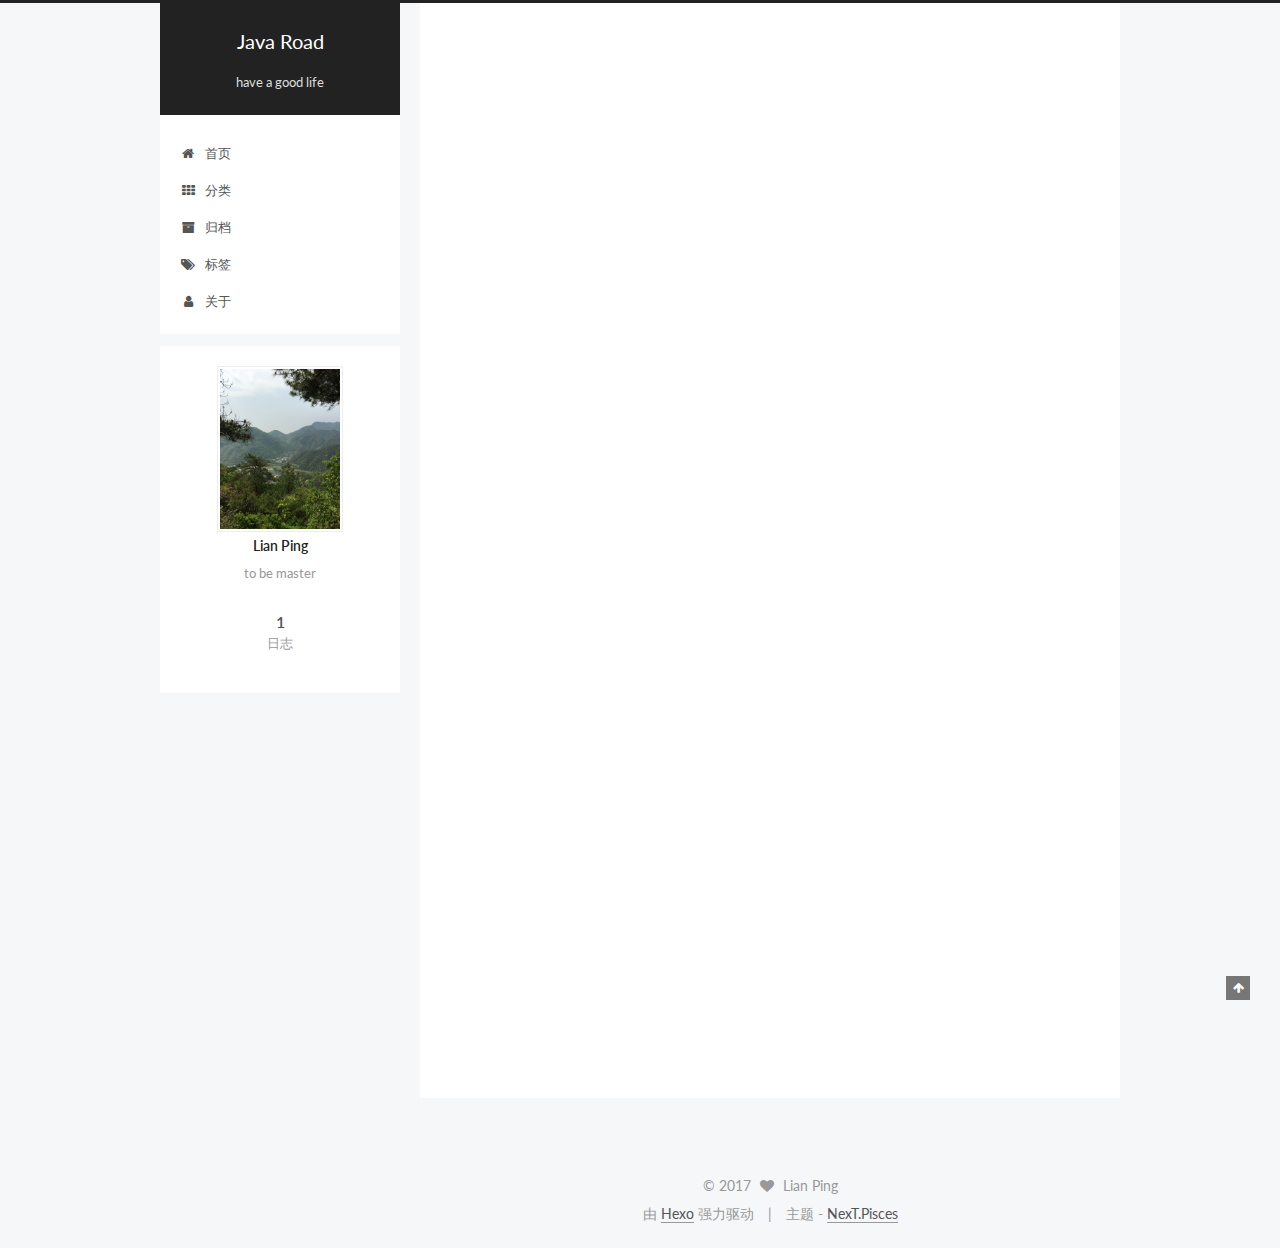
==== commit 8caf12dd: "Site updated: 2017-04-22 23:26:42" ====
--- a/index.html
+++ b/index.html
@@ -215,16 +215,6 @@
         </li>
       
         
-        <li class="menu-item menu-item-about">
-          <a href="/about" rel="section">
-            
-              <i class="menu-item-icon fa fa-fw fa-user"></i> <br />
-            
-            关于
-          </a>
-        </li>
-      
-        
         <li class="menu-item menu-item-archives">
           <a href="/archives" rel="section">
             
@@ -245,12 +235,12 @@
         </li>
       
         
-        <li class="menu-item menu-item-commonweal">
-          <a href="/404.html" rel="section">
-            
-              <i class="menu-item-icon fa fa-fw fa-heartbeat"></i> <br />
-            
-            公益404
+        <li class="menu-item menu-item-about">
+          <a href="/about" rel="section">
+            
+              <i class="menu-item-icon fa fa-fw fa-user"></i> <br />
+            
+            关于
           </a>
         </li>
       
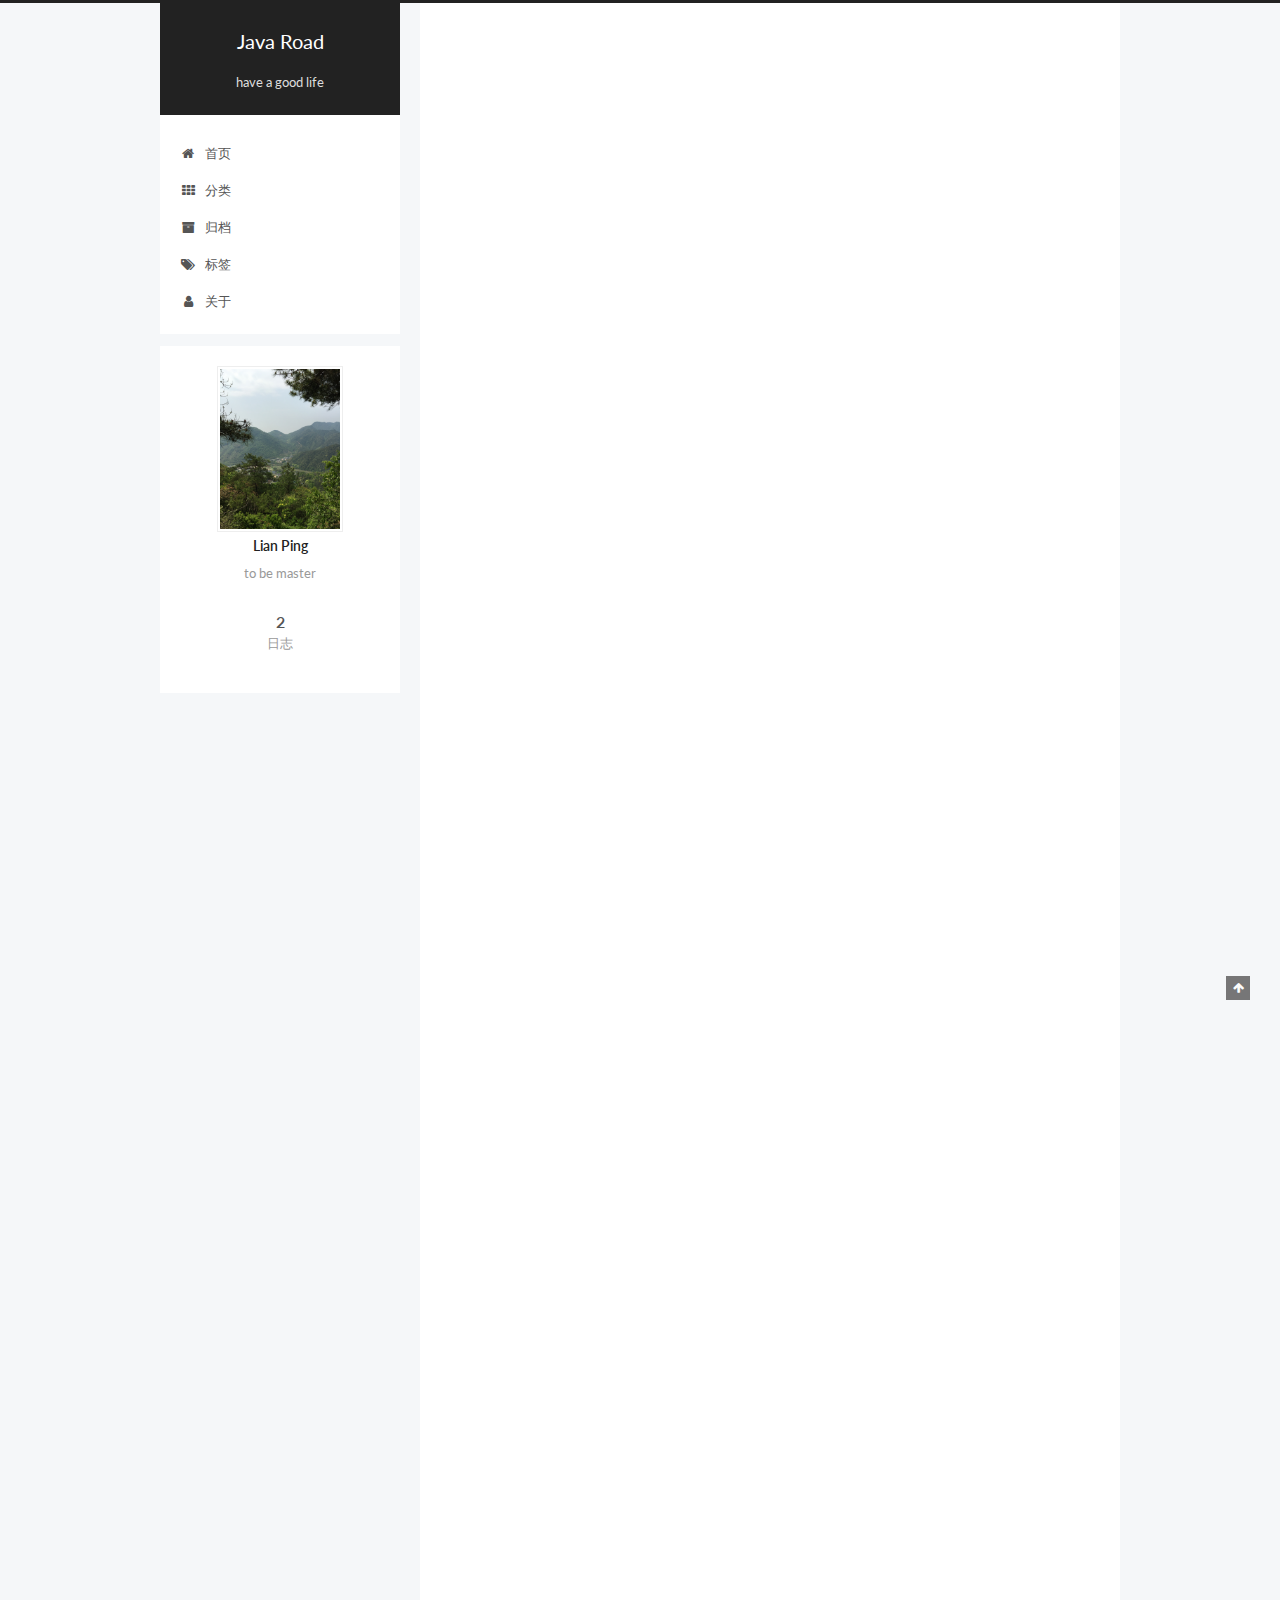
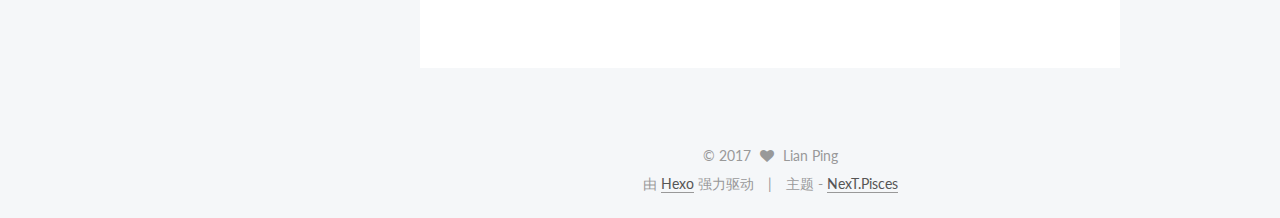
==== commit b10abdd0: "Site updated: 2017-11-01 22:57:36" ====
--- a/index.html
+++ b/index.html
@@ -273,6 +273,130 @@
   
 
   <article class="post post-type-normal " itemscope itemtype="http://schema.org/Article">
+    <link itemprop="mainEntityOfPage" href="http://yoursite.com/2017/11/01/ubuntu安装docker/">
+
+    <span hidden itemprop="author" itemscope itemtype="http://schema.org/Person">
+      <meta itemprop="name" content="Lian Ping">
+      <meta itemprop="description" content="">
+      <meta itemprop="image" content="/images/head.jpg">
+    </span>
+
+    <span hidden itemprop="publisher" itemscope itemtype="http://schema.org/Organization">
+      <meta itemprop="name" content="Java Road">
+    </span>
+
+    
+      <header class="post-header">
+
+        
+        
+          <h1 class="post-title" itemprop="name headline">
+            
+            
+              
+                
+                <a class="post-title-link" href="/2017/11/01/ubuntu安装docker/" itemprop="url">
+                  ubuntu安装docker
+                </a>
+              
+            
+          </h1>
+        
+
+        <div class="post-meta">
+          <span class="post-time">
+            
+              <span class="post-meta-item-icon">
+                <i class="fa fa-calendar-o"></i>
+              </span>
+              
+                <span class="post-meta-item-text">发表于</span>
+              
+              <time title="创建于" itemprop="dateCreated datePublished" datetime="2017-11-01T22:39:02+08:00">
+                2017-11-01
+              </time>
+            
+
+            
+
+            
+          </span>
+
+          
+
+          
+            
+          
+
+          
+          
+
+          
+
+          
+
+          
+
+        </div>
+      </header>
+    
+
+    <div class="post-body" itemprop="articleBody">
+
+      
+      
+
+      
+        
+          
+            <p>在ubuntu中安装docker有两种方式<br>安装前检查<br>    内核版本检查  </p>
+<pre><code>#uname -a  
+检查Device Mapper  
+#ls -l /sys/class/misc/device-mapper  
+</code></pre><p>第一种方式：安装ubuntu维护的版本<br>    1、#sudo apt-get install docker.io<br>    2、#source /etc/bash_completion.d/docker.io<br>第二种方式：</p>
+
+          
+        
+      
+    </div>
+
+    <div>
+      
+    </div>
+
+    <div>
+      
+    </div>
+
+    <div>
+      
+    </div>
+
+    <footer class="post-footer">
+      
+
+      
+
+      
+
+      
+      
+        <div class="post-eof"></div>
+      
+    </footer>
+  </article>
+
+
+    
+      
+
+  
+
+  
+  
+  
+
+  <article class="post post-type-normal " itemscope itemtype="http://schema.org/Article">
     <link itemprop="mainEntityOfPage" href="http://yoursite.com/2017/04/22/hello-world/">
 
     <span hidden itemprop="author" itemscope itemtype="http://schema.org/Person">
@@ -437,7 +561,7 @@
           
             <div class="site-state-item site-state-posts">
               <a href="/archives">
-                <span class="site-state-item-count">1</span>
+                <span class="site-state-item-count">2</span>
                 <span class="site-state-item-name">日志</span>
               </a>
             </div>
--- a/css/main.css
+++ b/css/main.css
@@ -1695,7 +1695,7 @@
   width: 4px;
   height: 4px;
   border-radius: 50%;
-  background: #676b77;
+  background: #987170;
 }
 .links-of-blogroll {
   font-size: 13px;
